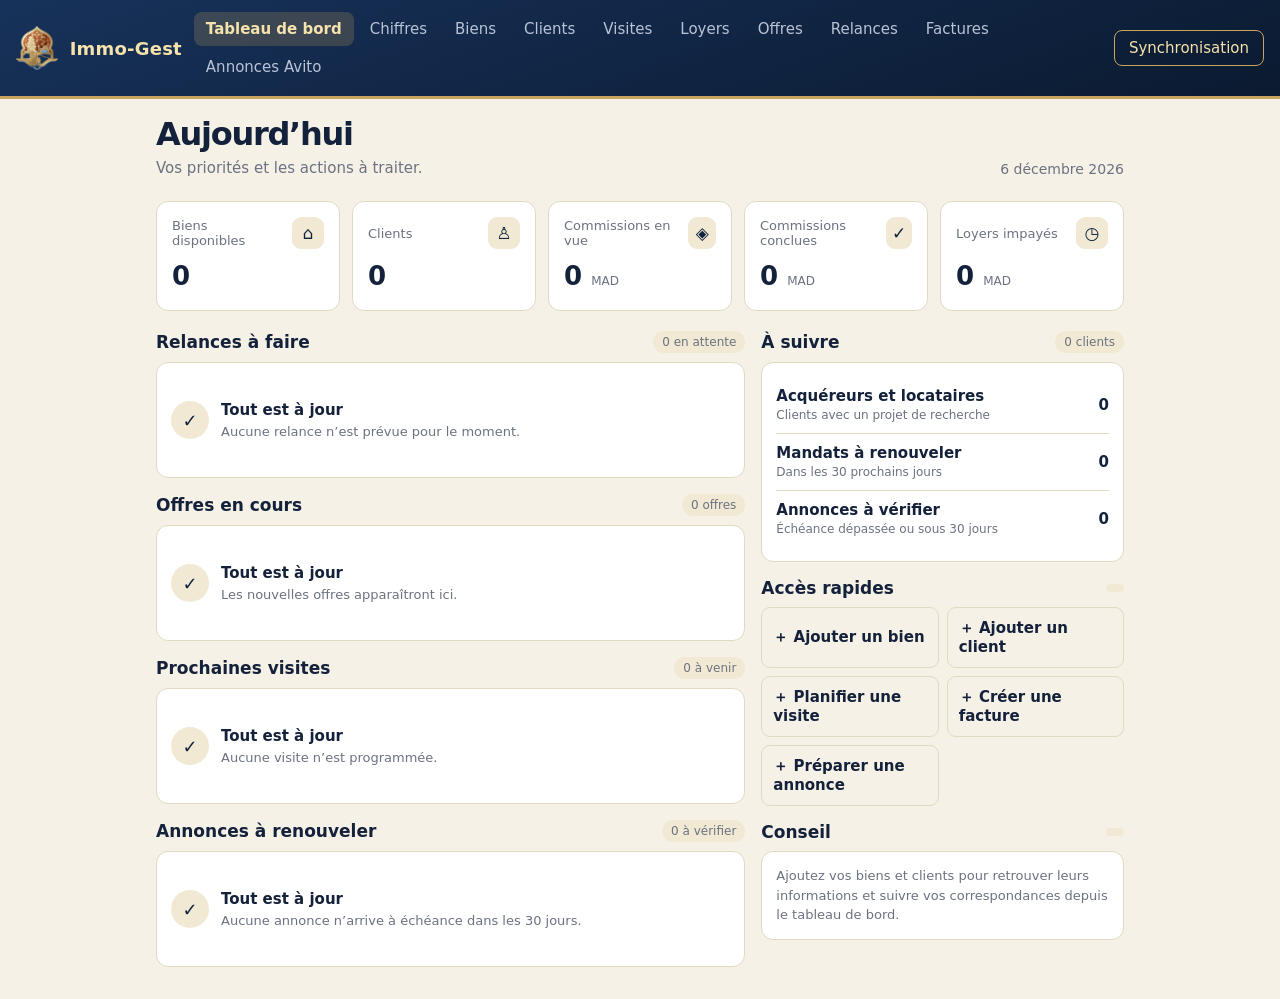
==== index.html @ e5e19df6 "Avoid iPhone sync conflict download loop Co-authored-by: Copilot App <223556219+Copilot@users.norepl" ====
<!DOCTYPE html>
<html lang="fr">
<head>
<meta charset="utf-8">
<meta name="viewport" content="width=device-width, initial-scale=1">
<title>Immo-Gest – gestion immobilière</title>
<link rel="manifest" href="manifest.json">
<link rel="apple-touch-icon" href="icon-192.png">
<meta name="apple-mobile-web-app-capable" content="yes">
<meta name="apple-mobile-web-app-title" content="Immo-Gest">
<meta name="theme-color" content="#10243F">
<style>
:root{--bg:#f3f5f2;--sf:#fff;--tx:#1d2a26;--mu:#6a7873;--bd:#d9dfdb;--ac:#1f5c4d;--ac2:#e9f1ee;--rd:#b3402f;--am:#a8741a;font-family:"Segoe UI",system-ui,sans-serif;color-scheme:light}
@media (prefers-color-scheme:dark){:root{--bg:#141a18;--sf:#1c2421;--tx:#e6ece9;--mu:#8fa099;--bd:#2f3b37;--ac:#5fb59f;--ac2:#23322d;--rd:#e07a69;--am:#d9a441;color-scheme:dark}}
*{box-sizing:border-box}body{margin:0;background:var(--bg);color:var(--tx);font-size:15px}
header{background:var(--sf);border-bottom:1px solid var(--bd);padding:12px 16px;display:flex;gap:12px;align-items:center;flex-wrap:wrap;position:sticky;top:0;z-index:5}
h1{font-size:18px;margin:0;font-weight:700;letter-spacing:-.01em}
nav{display:flex;gap:4px;flex-wrap:wrap;flex:1}
nav button{background:none;border:0;padding:8px 12px;border-radius:8px;color:var(--mu);font:inherit;cursor:pointer}
nav button.on{background:var(--ac2);color:var(--ac);font-weight:600}
button{font:inherit}.btn{background:var(--ac);color:#fff;border:0;padding:8px 14px;border-radius:8px;cursor:pointer}
.btn.sec{background:var(--ac2);color:var(--ac)}.btn.del{background:none;color:var(--rd);padding:4px 8px}
.btn:focus-visible,nav button:focus-visible,input:focus-visible,select:focus-visible,textarea:focus-visible{outline:2px solid var(--ac);outline-offset:2px}
main{max-width:1000px;margin:0 auto;padding:16px}
.bar{display:flex;justify-content:space-between;align-items:center;margin-bottom:12px;gap:8px}
.bar h2{margin:0;font-size:20px}
.tw{overflow-x:auto;background:var(--sf);border:1px solid var(--bd);border-radius:10px}
table{border-collapse:collapse;width:100%}th,td{text-align:left;padding:10px 12px;border-bottom:1px solid var(--bd);white-space:nowrap}
th{color:var(--mu);font-weight:600;font-size:13px}tr:last-child td{border:0}tbody tr{cursor:pointer}tbody tr:hover{background:var(--ac2)}
.empty{padding:28px;text-align:center;color:var(--mu)}
.kp{display:grid;grid-template-columns:repeat(auto-fit,minmax(150px,1fr));gap:10px;margin-bottom:18px}
.kp div{background:var(--sf);border:1px solid var(--bd);border-radius:10px;padding:14px}
.kp b{display:block;font-size:26px;margin-top:2px}.kp span{color:var(--mu);font-size:13px}
.tag{padding:2px 8px;border-radius:99px;background:var(--ac2);color:var(--ac);font-size:12px}
.tag.r{background:#b3402f22;color:var(--rd)}.tag.a{background:#a8741a22;color:var(--am)}
dialog{border:1px solid var(--bd);border-radius:12px;background:var(--sf);color:var(--tx);width:min(460px,94vw);padding:18px}
dialog::backdrop{background:#0008}dialog{max-height:92vh;overflow:auto}h3{margin:18px 0 8px;font-size:16px}.fb{display:flex;gap:8px;flex-wrap:wrap;margin-bottom:10px}.fb input,.fb select{width:auto;flex:1;min-width:130px}#prt{display:none}
@media print{body>*{display:none!important}body>#prt{display:block!important;color:#000;background:#fff;padding:20mm;font-size:14pt;line-height:1.5}}
label{display:block;font-size:13px;color:var(--mu);margin:10px 0 3px}
input,select,textarea{width:100%;padding:8px 10px;border:1px solid var(--bd);border-radius:8px;background:var(--bg);color:var(--tx);font:inherit}
.row{flex-wrap:wrap;display:flex;gap:8px;margin-top:16px;justify-content:flex-end}
#st{font-size:13px;color:var(--mu)}
.note{font-size:13px;color:var(--mu);margin:8px 0 0;line-height:1.4}

:root{--bg:#f5f1e6;--sf:#fff;--tx:#14213a;--mu:#6b7280;--bd:#e2d9c3;--ac:#10243F;--ac2:#f1e9d3;--on:#fff}
@media (prefers-color-scheme:dark){:root{--bg:#0d1524;--sf:#152036;--tx:#e8edf6;--mu:#9aa6bd;--bd:#27385a;--ac:#C9A45C;--ac2:#1f2d48;--on:#10243F}}
header{background:linear-gradient(160deg,#17325a,#0b1a30);border-bottom:3px solid #C9A45C}
header h1{color:#f6e2ab;font-weight:800;letter-spacing:.2px}.lg{height:44px;width:auto}
nav button{color:#b9c3d6}nav button.on{background:rgba(201,164,92,.22);color:#f6e2ab}
#st{color:#b9c3d6}header .btn.sec{background:transparent;color:#f6e2ab;border:1px solid #C9A45C}
.btn{color:var(--on)}
.mr{display:flex;gap:8px;align-items:center;padding:10px 0;border-bottom:1px solid var(--bd)}.mr:last-child{border:0}
#dd td,#dd th,#prt td,#prt th{white-space:normal;border-bottom:0}#dd table,#prt table{table-layout:fixed}
.dashboard{display:grid;gap:20px}.dash-welcome{display:flex;align-items:flex-end;justify-content:space-between;gap:16px;margin-bottom:4px}.dash-welcome h2{font-size:clamp(24px,3vw,32px);letter-spacing:-.04em;margin:0 0 6px}.dash-welcome p,.dash-date{color:var(--mu);margin:0}.dash-date{font-size:14px}
.dash-stats{display:grid;grid-template-columns:repeat(5,minmax(0,1fr));gap:12px}.dash-stat,.dash-panel{background:var(--sf);border:1px solid var(--bd);border-radius:12px}.dash-stat{padding:15px;min-height:110px}.dash-stat-top{display:flex;align-items:center;justify-content:space-between;gap:8px;color:var(--mu);font-size:13px}.dash-icon{width:32px;height:32px;display:grid;place-items:center;border-radius:9px;background:var(--ac2);color:var(--ac);font-size:17px}.dash-stat-value{font-size:26px;font-weight:750;margin-top:12px}.dash-stat-unit{font-size:12px;font-weight:500;color:var(--mu)}
.dash-layout{display:grid;grid-template-columns:minmax(0,1.3fr) minmax(260px,.8fr);gap:16px;align-items:start}.dash-section{margin-bottom:16px}.dash-section-title{display:flex;justify-content:space-between;align-items:center;gap:8px;margin:0 0 9px}.dash-section-title h3{margin:0;font-size:17px}.dash-count{font-size:12px;color:var(--mu);background:var(--ac2);border-radius:99px;padding:4px 9px}.dash-panel{padding:14px}.dash-table{table-layout:auto}.dash-table td{white-space:normal}.dash-empty{min-height:86px;display:flex;align-items:center;gap:12px;color:var(--mu)}.dash-empty-icon{width:38px;height:38px;flex:none;border-radius:50%;display:grid;place-items:center;background:var(--ac2);color:var(--ac);font-size:18px}.dash-empty strong{display:block;color:var(--tx);margin-bottom:3px}.dash-empty span{font-size:13px}
.dash-mini{display:flex;justify-content:space-between;align-items:center;gap:10px;padding:10px 0;border-bottom:1px solid var(--bd)}.dash-mini:last-child{border:0}.dash-mini strong{display:block}.dash-mini span{font-size:12px;color:var(--mu)}.dash-shortcuts{display:grid;grid-template-columns:1fr 1fr;gap:8px}.dash-shortcuts button{background:var(--bg);border:1px solid var(--bd);border-radius:9px;padding:11px;text-align:left;color:var(--tx);cursor:pointer;font-weight:600}.dash-shortcuts button:hover{border-color:var(--am);background:var(--ac2)}.dash-actions{display:flex;gap:6px;flex-wrap:wrap}.dash-action{white-space:nowrap;padding:6px 9px;font-size:12px}.dash-tip{line-height:1.5;color:var(--mu);font-size:13px}
.taxonomy-control{display:grid;grid-template-columns:1fr;gap:6px}.taxonomy-add,.taxonomy-remove{display:flex;gap:6px;align-items:center;flex-wrap:wrap}.taxonomy-add input{flex:1;min-width:0}.taxonomy-add button{flex:none}.taxonomy-add button:disabled,.taxonomy-remove button:disabled{opacity:.5;cursor:not-allowed}.taxonomy-remove .note{margin:0}
@media(max-width:850px){.dash-stats{grid-template-columns:repeat(3,minmax(0,1fr))}.dash-layout{grid-template-columns:1fr}}
@media(max-width:560px){.dash-welcome{align-items:flex-start;flex-direction:column}.dash-stats{grid-template-columns:repeat(2,minmax(0,1fr));gap:8px}.dash-stat{padding:12px;min-height:100px}.dash-stat-value{font-size:23px}.dash-shortcuts{grid-template-columns:1fr 1fr}}
</style>
</head>
<body>
<header>
<img class="lg" alt="" src="[data-uri]"><h1>Immo-Gest</h1>
<nav id="nav"></nav>
<span id="st"></span>
<button class="btn sec" id="bSync">Synchronisation</button>
</header>
<main id="main"></main>

<dialog id="dlg"><form method="dialog" id="frm"></form></dialog>
<div id="prt"></div>
<dialog id="dM" style="width:min(560px,96vw)"><h2 id="mt" style="margin:0 0 6px"></h2><div id="mb"></div><div class="row"><button class="btn" id="mx">Fermer</button></div></dialog>
<dialog id="dE" style="width:min(520px,96vw)"><h2 style="margin:0">Mon entreprise</h2><p class="note">Ces mentions figurent sur vos factures et reçus. Elles sont enregistrées avec vos données (dépôt privé).</p>
<label>Votre nom</label><input id="pe_nom"><label>Statut</label><input id="pe_statut"><label>ICE</label><input id="pe_ice" inputmode="numeric"><label>Identifiant fiscal (IF)</label><input id="pe_if" inputmode="numeric"><label>Taxe professionnelle (TP)</label><input id="pe_tp" inputmode="numeric"><label>Téléphone</label><input id="pe_tel" type="tel"><label>E-mail</label><input id="pe_mail" type="email"><label>Ville (pour « Fait à »)</label><input id="pe_ville"><label>Adresse (facultatif)</label><input id="pe_adr">
<div class="row"><button class="btn sec" id="pe_x">Annuler</button><button class="btn" id="pe_ok">Enregistrer</button></div></dialog>
<dialog id="dD" style="width:min(720px,96vw)"><div id="dd" style="background:#fff;color:#000;padding:20px;border:1px solid var(--bd);line-height:1.5;font-size:14px"></div><div class="row"><button class="btn sec" id="ddx">Fermer</button><button class="btn" id="ddp">Imprimer</button></div></dialog>
<dialog id="dA" style="width:min(560px,96vw)"><h2 style="margin:0">Annonce du bien</h2><label>Votre nom</label><input id="an"><label>Votre téléphone</label><input id="at" type="tel"><label>Texte (modifiable)</label><textarea id="ax" rows="12"></textarea><div class="row"><button class="btn sec" id="ax2">Fermer</button><button class="btn sec" id="acp">Copier</button><button class="btn" id="awa">Envoyer par WhatsApp</button></div></dialog>
<dialog id="dF" style="width:min(640px,96vw)"><label>Votre nom</label><input id="fn"><label>Votre téléphone</label><input id="ft" type="tel"><div id="fv" style="margin-top:14px;background:#fff;color:#000;padding:20px;border:1px solid var(--bd);line-height:1.5"></div><div class="row"><button class="btn sec" id="fx">Fermer</button><button class="btn" id="fpr">Imprimer</button></div></dialog>
<dialog id="dQ" style="width:min(640px,96vw)"><label>Signataire (votre nom)</label><input id="qn"><label>Fait à (ville)</label><input id="qc"><div id="qp" style="margin-top:14px;background:#fff;color:#000;padding:20px;border:1px solid var(--bd);line-height:1.5"></div><div class="row"><button class="btn sec" id="qx">Fermer</button><button class="btn" id="qpr">Imprimer</button></div></dialog>
<dialog id="dV" style="width:min(800px,96vw)"><div id="vb"></div><div class="row"><a id="vd" class="btn sec" style="text-decoration:none">Télécharger</a><button class="btn" id="vx">Fermer</button></div></dialog>
<dialog id="dSync"><div id="syncBody"></div></dialog>
<dialog id="dConflict"><div id="conflictBody"></div></dialog>

<script>
const ST=['Disponible','Sous offre','Vendu / loué'];
const E={
biens:{l:'Biens',s:'bien',f:[['titre','Titre','text'],['type','Type','type_bien'],['sous_type','Sous-type','sous_type','type'],['trans','Transaction','sel',['Vente','Location']],['prix','Prix (MAD)','number'],['surf','Surface (m²)','number'],['adr','Adresse','text'],['proprio','Propriétaire','ref','clients'],['statut','Statut','sel',ST],['mandat','Mandat','sel',['Aucun','Simple','Exclusif']],['mfin','Fin du mandat','date'],['taux','Commission (%)','number'],['desc','Description (pour la fiche)','area']],c:['titre','trans','prix','mandat','statut'],files:1,lab:r=>r.titre},
clients:{l:'Clients',s:'client',f:[['nom','Nom','text'],['tel','Téléphone','text'],['mail','E-mail','text'],['role','Rôle','sel',['Acquéreur','Locataire','Propriétaire']],['type_rech','Type de bien recherché','type_bien_recherche'],['sous_type_rech','Sous-type recherché','sous_type','type_rech'],['budget','Budget maximum (MAD)','number'],['surfmin','Surface minimale (m²)','number'],['zone','Zone(s) recherchée(s), séparées par des virgules','text'],['notes','Notes','area']],c:['nom','tel','role'],files:1,lab:r=>r.nom},
visites:{l:'Visites',s:'visite',f:[['date','Date et heure','datetime-local'],['bien','Bien','ref','biens'],['client','Client','ref','clients'],['statut','Statut','sel',['Prévue','Faite','Annulée']],['notes','Notes','area']],c:['date','bien','client','statut'],lab:r=>r.date},
loyers:{l:'Loyers',s:'loyer',f:[['bien','Bien','ref','biens'],['loc','Locataire','ref','clients'],['mois','Mois','month'],['montant','Montant (MAD)','number'],['statut','Statut','sel',['Payé','En attente','Impayé']]],c:['mois','bien','loc','montant','statut'],lab:r=>r.mois},
offres:{l:'Offres',s:'offre',f:[['bien','Bien','ref','biens'],['client','Acquéreur / locataire','ref','clients'],['date','Date','date'],['montant','Montant proposé (MAD)','number'],['statut','Statut','sel',['En cours','Contre-offre','Acceptée','Refusée']],['notes','Notes de négociation','area']],c:['date','bien','client','montant','statut'],lab:r=>r.date},
relances:{l:'Relances',s:'relance',f:[['client','Client','ref','clients'],['date','Date de rappel','date'],['motif','Motif','text'],['bien','Bien concerné','ref','biens'],['statut','Statut','sel',['À faire','Fait']],['notes','Notes','area']],c:['date','client','motif','statut'],lab:r=>r.motif},
factures:{l:'Factures',s:'facture',f:[['num','Numéro','text'],['date','Date','date'],['client','Client','ref','clients'],['bien','Bien concerné','ref','biens'],['nature','Nature','sel',['Commission de vente','Commission de location','Frais d\'intermédiation','Autre']],['montant','Montant HT (MAD)','number'],['tva','TVA','sel',['0 %','10 %','20 %']],['statut','Statut','sel',['À payer','Payée']],['mode','Mode de paiement','sel',['Espèces','Virement','Chèque','Autre']],['notes','Notes','area']],c:['num','date','client','montant','statut'],lab:r=>r.num},
annonces:{l:'Annonces Avito',s:'annonce',f:[['bien','Bien concerné','ref','biens'],['titre','Titre de l’annonce','text'],['texte','Texte de l’annonce','area'],['statut','Statut','sel',['Brouillon','À publier','En ligne','Expirée','Retirée']],['url','Lien Avito','url'],['publiee_le','Date de publication','date'],['expire_le','Date d’expiration','date'],['notes','Notes','area']],c:['titre','bien','statut','expire_le'],lab:r=>r.titre||'Annonce'}
};
const DEFAULT_TYPES_BIENS=['Appartement','Maison','Local','Terrain','Bureau','Immeuble','Entrepôt','Riad','Ferme'];
const AJOUTER_TYPE='__ajouter_type__';
let D=JSON.parse(localStorage.getItem('agence_data')||'null')||{biens:[],clients:[],visites:[],loyers:[]};
let C=JSON.parse(localStorage.getItem('agence_cfg')||'{}');
let tab='dash',timer;
const $=s=>document.querySelector(s);
const esc=s=>String(s??'').replace(/[&<>"]/g,c=>({'&':'&amp;','<':'&lt;','>':'&gt;','"':'&quot;'}[c]));
const uid=()=>Math.random().toString(36).slice(2,10);
const fmt=n=>n===''||n==null?'':Number(n).toLocaleString('fr-FR');
function save(){localStorage.setItem('agence_data',JSON.stringify(D));if(C.token&&C.repo){localStorage.setItem('agence_pending','1');clearTimeout(timer);status('Modifié…');timer=setTimeout(syncNow,2500)}}
function status(t){$('#st').textContent=t}
function show(k,e,v){const f=e.f.find(x=>x[0]===k);if(f[2]==='ref'){const r=D[f[3]].find(x=>x.id===v);return r?esc(E[f[3]].lab(r)):''}
if(k==='statut'||k==='role'){const c=['Impayé','Annulée','Refusée','Expirée'].includes(v)?'r':['En attente','Sous offre','Contre-offre','À faire','À payer','Brouillon','À publier'].includes(v)?'a':'';return`<span class="tag ${c}">${esc(v)}</span>`}
if(k==='prix'||k==='montant')return fmt(v);if(k==='date'&&v)return esc(v.replace('T',' '));return esc(v)}
function typeInput(k,value,searchable){const options=[...(searchable?['Indifférent']:[]),...D.types_biens],selected=value||(searchable?'Indifférent':D.types_biens[0]||'');
return`<div class="taxonomy-control"><select name="${k}" data-type-select data-type-search="${searchable?'true':'false'}">${options.map(x=>`<option value="${esc(x)}" ${selected===x?'selected':''}>${esc(x)}</option>`).join('')}</select><div class="taxonomy-add"><input type="text" data-new-type placeholder="Ajouter un type" aria-label="Ajouter un type"><button type="button" class="btn sec" data-add-type>Ajouter</button></div><div class="taxonomy-remove"><button type="button" class="btn del" data-remove-type>Supprimer le type</button><small class="note" data-remove-type-help></small></div></div>`}
function subtypeInput(k,parent,value,searchable,parentValue){const type=parentValue||(searchable?'Indifférent':D.types_biens[0]||''),options=type&&type!=='Indifférent'?D.sous_types_biens[type]||[]:[],blank=searchable?'Indifférent':'',selected=value||blank,disabled=searchable&&(!type||type==='Indifférent')?'disabled':'';
return`<div class="taxonomy-control"><select name="${k}" data-subtype-parent="${parent}" data-subtype-search="${searchable?'true':'false'}" ${disabled}><option value="${esc(blank)}" ${selected===blank?'selected':''}>${searchable?'Indifférent':'— Aucun sous-type —'}</option>${options.map(x=>`<option value="${esc(x)}" ${selected===x?'selected':''}>${esc(x)}</option>`).join('')}</select><div class="taxonomy-add"><input type="text" data-new-subtype placeholder="Ajouter un sous-type" aria-label="Ajouter un sous-type" ${disabled}><button type="button" class="btn sec" data-add-subtype ${disabled}>Ajouter</button></div></div>`}
function fillSubtypeOptions(select,type,value){const searchable=select.dataset.subtypeSearch==='true',options=type&&type!=='Indifférent'?D.sous_types_biens[type]||[]:[],blank=searchable?'Indifférent':'',selected=options.includes(value)?value:blank;
select.innerHTML=`<option value="${esc(blank)}">${searchable?'Indifférent':'— Aucun sous-type —'}</option>${options.map(x=>`<option value="${esc(x)}">${esc(x)}</option>`).join('')}`;select.value=selected;
const unavailable=searchable&&(!type||type==='Indifférent'),input=select.parentElement.querySelector('[data-new-subtype]'),button=select.parentElement.querySelector('[data-add-subtype]');
select.disabled=unavailable;input.disabled=unavailable;button.disabled=unavailable}
function typeInUse(type){return D.biens.some(b=>b&&b.type===type)||D.clients.some(c=>c&&c.type_rech===type)}
function refreshSubtypes(form,parent){const type=form.elements[parent]?.value||'';form.querySelectorAll(`[data-subtype-parent="${parent}"]`).forEach(select=>fillSubtypeOptions(select,type,''))}
function bindTaxonomy(form){form.querySelectorAll('[data-type-select]').forEach(select=>{
const remove=select.parentElement.querySelector('[data-remove-type]'),help=select.parentElement.querySelector('[data-remove-type-help]'),updateRemove=()=>{const type=select.value,builtIn=DEFAULT_TYPES_BIENS.includes(type),used=typeInUse(type);remove.disabled=builtIn||used;help.textContent=builtIn?'Les types intégrés ne peuvent pas être supprimés.':used?'Ce type est utilisé dans une fiche : sa suppression est bloquée.':'Ses sous-types seront également supprimés.'};
select.onchange=()=>{refreshSubtypes(form,select.name);updateRemove()};
select.parentElement.querySelector('[data-add-type]').onclick=()=>{const input=select.parentElement.querySelector('[data-new-type]'),name=input.value.trim();if(!name){input.focus();return}
const existing=D.types_biens.find(x=>x.toLowerCase()===name.toLowerCase()),type=existing||name;
if(!existing){D.types_biens.push(type);D.sous_types_biens[type]=[];const option=document.createElement('option');option.value=type;option.textContent=type;select.append(option);save()}
select.value=type;input.value='';refreshSubtypes(form,select.name);updateRemove()};
remove.onclick=()=>{const type=select.value;if(remove.disabled)return;if(!confirm(`Supprimer le type « ${type} » et ses sous-types ?`))return;
D.types_biens=D.types_biens.filter(x=>x!==type);delete D.sous_types_biens[type];
const option=[...select.options].find(x=>x.value===type);if(option)option.remove();
select.value=select.dataset.typeSearch==='true'?'Indifférent':D.types_biens[0]||'';refreshSubtypes(form,select.name);save();updateRemove()};
updateRemove();
});
form.querySelectorAll('[data-subtype-parent]').forEach(select=>select.parentElement.querySelector('[data-add-subtype]').onclick=()=>{
const type=form.elements[select.dataset.subtypeParent]?.value||'',input=select.parentElement.querySelector('[data-new-subtype]'),name=input.value.trim();
if(!type||type==='Indifférent')return;if(!name){input.focus();return}
const options=D.sous_types_biens[type]||(D.sous_types_biens[type]=[]),existing=options.find(x=>x.toLowerCase()===name.toLowerCase()),subtype=existing||name;
if(!existing){options.push(subtype);save()}
fillSubtypeOptions(select,type,subtype);input.value=''});
}
function nav(){$('#nav').innerHTML=[['dash','Tableau de bord'],['stats','Chiffres'],...Object.entries(E).map(([k,e])=>[k,e.l])].map(([k,l])=>`<button class="${tab===k?'on':''}" data-t="${k}">${l}</button>`).join('')}
function renderOld(){nav();const m=$('#main');if(tab==='dash'){dash(m);return}
const e=E[tab],rows=D[tab];
m.innerHTML=`<div class="bar"><h2>${e.l}</h2><button class="btn" id="add">Ajouter un ${e.s}</button></div><div class="tw">${rows.length?`<table><thead><tr>${e.c.map(k=>`<th>${e.f.find(f=>f[0]===k)[1]}</th>`).join('')}</tr></thead><tbody>${rows.map(r=>`<tr data-id="${r.id}">${e.c.map(k=>`<td>${show(k,e,r[k])}</td>`).join('')}</tr>`).join('')}</tbody></table>`:`<div class="empty">Aucun ${e.s} pour l'instant. Ajoutez le premier.</div>`}</div>`;
$('#add').onclick=()=>edit()}
function dashOld(m){const dispo=D.biens.filter(b=>b.statut==='Disponible').length,imp=D.loyers.filter(l=>l.statut==='Impayé').reduce((s,l)=>s+Number(l.montant||0),0),now=new Date().toISOString().slice(0,16),next=D.visites.filter(v=>v.statut==='Prévue'&&v.date>=now).sort((a,b)=>a.date<b.date?-1:1).slice(0,5);
m.innerHTML=`<div class="kp"><div><span>Biens disponibles</span><b>${dispo}</b></div><div><span>Clients</span><b>${D.clients.length}</b></div><div><span>Visites à venir</span><b>${next.length}</b></div><div><span>Loyers impayés (MAD)</span><b>${fmt(imp)}</b></div></div><div class="bar"><h2>Prochaines visites</h2></div><div class="tw">${next.length?`<table><tbody>${next.map(v=>`<tr><td>${esc(v.date.replace('T',' '))}</td><td>${show('bien',E.visites,v.bien)}</td><td>${show('client',E.visites,v.client)}</td></tr>`).join('')}</tbody></table>`:'<div class="empty">Aucune visite prévue.</div>'}</div>`}
function edit(id){const e=E[tab],r=id?D[tab].find(x=>x.id===id):(tab==='factures'?{num:nextNum(),date:today(),statut:'À payer',tva:'0 %'}:tab==='annonces'?{statut:'Brouillon'}:{}),formTitle=tab==='annonces'?(id?'Modifier l’annonce':'Nouvelle annonce'):`${id?'Modifier':'Nouveau'} ${e.s}`;
$('#frm').innerHTML=`<h2 style="margin:0">${formTitle}</h2>`+e.f.map(([k,l,t,o])=>{const v=esc(r[k]??'');let i;
if(t==='type_bien')i=typeInput(k,r[k],false);
else if(t==='type_bien_recherche')i=typeInput(k,r[k],true);
else if(t==='sous_type')i=subtypeInput(k,o,r[k],tab==='clients',r[o]);
else if(t==='sel')i=`<select name="${k}">${o.map(x=>`<option ${r[k]===x?'selected':''}>${x}</option>`).join('')}</select>`;
else if(t==='ref')i=`<select name="${k}"><option value="">—</option>${D[o].map(x=>`<option value="${x.id}" ${r[k]===x.id?'selected':''}>${esc(E[o].lab(x))}</option>`).join('')}</select>`;
else if(t==='area')i=`<textarea name="${k}" rows="3">${v}</textarea>`;
else i=`<input name="${k}" type="${t}" value="${v}">`;return`<label>${l}</label>${i}`}).join('')+(e.files&&id?`<label>Fichiers (photos, vidéos, documents)</label><div id="fl"></div><input type="file" id="fup" multiple accept="image/*,video/*,.pdf,.doc,.docx,.xls,.xlsx" style="margin-top:8px">`:e.files?`<p class="note">Enregistrez d'abord la fiche, puis rouvrez-la pour ajouter des fichiers.</p>`:'')+(tab==='annonces'?`<p class="note">Les photos se gèrent dans la fiche du bien associée. La publication sur Avito reste manuelle.</p>`:'')+`<div class="row">${id?'<button type="button" class="btn del" id="del">Supprimer</button>':''}${tab==='loyers'&&id?'<button type="button" class="btn sec" id="bq">Quittance</button>':''}${tab==='biens'&&id?'<button type="button" class="btn sec" id="bf">Fiche</button><button type="button" class="btn sec" id="ba">Annonce</button><button type="button" class="btn sec" id="bav">Suivre sur Avito</button>':''}${tab==='annonces'?'<button type="button" class="btn sec" id="genAd">Générer depuis le bien</button><button type="button" class="btn sec" id="copyAd">Copier le texte</button>':''}${(tab==='clients'||tab==='visites'||tab==='relances')&&id?'<button type="button" class="btn sec" id="bw">WhatsApp</button>':''}${tab==='clients'&&id?'<button type="button" class="btn sec" id="bc">Appeler</button><button type="button" class="btn sec" id="bmc">Biens</button>':''}${tab==='biens'&&id?'<button type="button" class="btn sec" id="bmb">Acquéreurs</button><button type="button" class="btn sec" id="bfa">Facturer</button>':''}${tab==='factures'&&id?'<button type="button" class="btn sec" id="bd1">Facture</button><button type="button" class="btn sec" id="bd2">Reçu</button>':''}<button type="button" class="btn sec" id="cx">Annuler</button><button class="btn" value="ok">Enregistrer</button></div>`;
bindTaxonomy($('#frm'));$('#dlg').showModal();if(e.files&&id){renderFiles(r);$('#fup').onchange=async ev=>{for(const f of ev.target.files)await upFile(r,f);ev.target.value='';renderFiles(r)}}$('#cx').onclick=()=>$('#dlg').close();if(tab==='loyers'&&id)$('#bq').onclick=()=>{const fd=new FormData($('#frm'));e.f.forEach(([k])=>r[k]=fd.get(k));save();$('#dlg').close();render();quittance(r)};if(tab==='biens'&&id)$('#bf').onclick=()=>{const fd=new FormData($('#frm'));e.f.forEach(([k])=>r[k]=fd.get(k));save();$('#dlg').close();render();fiche(r)};
if(id){const cur=()=>{const fd=new FormData($('#frm'));const o={...r};e.f.forEach(([k])=>o[k]=fd.get(k));return o};
if(tab==='biens')$('#ba').onclick=()=>{Object.assign(r,cur());save();$('#dlg').close();render();annonce(r)};
if(tab==='biens')$('#bav').onclick=()=>{Object.assign(r,cur());save();let a=D.annonces.find(x=>x.bien===r.id&&['Brouillon','À publier','En ligne'].includes(x.statut));if(!a){a=makeAnnonce(r);D.annonces.push(a);save()}$('#dlg').close();tab='annonces';render();edit(a.id)};
if($('#bw'))$('#bw').onclick=()=>waFor(tab,cur());
if($('#bc'))$('#bc').onclick=()=>{location.href='tel:'+wanum(cur().tel)};
const ap=()=>{Object.assign(r,cur());save();$('#dlg').close();render()};
if($('#bmc'))$('#bmc').onclick=()=>{ap();matchesFor('c',r)};
if($('#bmb'))$('#bmb').onclick=()=>{ap();matchesFor('b',r)};
if($('#bfa'))$('#bfa').onclick=()=>{ap();const f={id:uid(),num:nextNum(),date:today(),bien:r.id,client:'',nature:r.trans==='Location'?'Commission de location':'Commission de vente',montant:Math.round(Number(r.prix||0)*Number(r.taux||0)/100)||'',tva:'0 %',statut:'À payer',mode:'Espèces',notes:''};D.factures.push(f);save();tab='factures';render();edit(f.id)};
if($('#bd1'))$('#bd1').onclick=()=>{ap();ensureProfil(()=>docShow(r,'f'))};
if($('#bd2'))$('#bd2').onclick=()=>{ap();ensureProfil(()=>docShow(r,'r'))}}
if(tab==='annonces'){const title=$('#frm').elements.titre,text=$('#frm').elements.texte;
$('#genAd').onclick=()=>{const b=D.biens.find(x=>x.id===$('#frm').elements.bien.value);if(!b){alert('Choisissez un bien avant de générer le texte.');return}if((title.value||text.value)&&!confirm('Remplacer le titre et le texte actuels par les informations du bien ?'))return;title.value=annonceTitle(b);text.value=annonceTxt(b,prof())};
$('#copyAd').onclick=async()=>{if(!text.value.trim()){alert('Le texte de l’annonce est vide.');return}try{await navigator.clipboard.writeText(text.value);status('Texte copié')}catch(e){text.select();if(document.execCommand('copy'))status('Texte copié');else alert('Copie impossible dans ce navigateur. Sélectionnez le texte et copiez-le manuellement.')}}}
if(id)$('#del').onclick=()=>{if(confirm('Supprimer cet élément ?')){D[tab]=D[tab].filter(x=>x.id!==id);save();$('#dlg').close();render()}};
$('#frm').onsubmit=ev=>{const fd=new FormData($('#frm'));const o=id?r:{id:uid()};e.f.forEach(([k])=>o[k]=fd.get(k));if(tab==='annonces'&&!o.bien){ev.preventDefault();alert('Choisissez un bien pour cette annonce.');return}if(!id)D[tab].push(o);save();render()}}
document.addEventListener('click',ev=>{const t=ev.target.closest('[data-t]');if(t){tab=t.dataset.t;F={q:'',a:'',b:'',p:''};render();return}
const tr=ev.target.closest('tbody tr[data-id]');if(tr)edit(tr.dataset.id)});

/* ---- Tableau de bord ---- */
function dash0(m){const td=new Date(Date.now()-new Date().getTimezoneOffset()*6e4).toISOString(),day=td.slice(0,10),now=td.slice(0,16);
const com=b=>Number(b.prix||0)*Number(b.taux||0)/100,fin=b=>b.statut==='Vendu / loué';
const vue=D.biens.filter(b=>!fin(b)).reduce((s,b)=>s+com(b),0),done=D.biens.filter(fin).reduce((s,b)=>s+com(b),0);
const imp=D.loyers.filter(l=>l.statut==='Impayé').reduce((s,l)=>s+Number(l.montant||0),0);
const lim=new Date(Date.now()+30*864e5).toISOString().slice(0,10);
const man=D.biens.filter(b=>b.mandat&&b.mandat!=='Aucun'&&b.mfin&&b.mfin<=lim&&!fin(b)).sort((a,b)=>a.mfin<b.mfin?-1:1);
const vs=D.visites.filter(v=>v.statut==='Prévue').sort((a,b)=>a.date<b.date?-1:1);
const today=vs.filter(v=>(v.date||'').startsWith(day)),next=vs.filter(v=>v.date>day+'T99').slice(0,5);
const vt=a=>a.length?`<div class="tw"><table><tbody>${a.map(v=>`<tr><td>${esc((v.date||'').replace('T',' '))}</td><td>${show('bien',E.visites,v.bien)}</td><td>${show('client',E.visites,v.client)}</td></tr>`).join('')}</tbody></table></div>`:'';
m.innerHTML=`<div class="kp"><div><span>Biens disponibles</span><b>${D.biens.filter(b=>b.statut==='Disponible').length}</b></div><div><span>Clients</span><b>${D.clients.length}</b></div><div><span>Commissions en vue (MAD)</span><b>${fmt(Math.round(vue))}</b></div><div><span>Commissions conclues (MAD)</span><b>${fmt(Math.round(done))}</b></div><div><span>Loyers impayés (MAD)</span><b>${fmt(imp)}</b></div></div>
<h3>Visites d'aujourd'hui</h3>${vt(today)||'<div class="tw"><div class="empty">Aucune visite aujourd\'hui.</div></div>'}
<h3>Visites à venir</h3>${vt(next)||'<div class="tw"><div class="empty">Aucune visite à venir.</div></div>'}
<h3>Mandats à renouveler (30 jours)</h3>${man.length?`<div class="tw"><table><tbody>${man.map(b=>`<tr><td>${esc(b.titre)}</td><td>${esc(b.mandat)}</td><td>${esc(b.mfin)} ${b.mfin<day?'<span class="tag r">Expiré</span>':'<span class="tag a">Bientôt</span>'}</td></tr>`).join('')}</tbody></table></div>`:'<div class="tw"><div class="empty">Aucun mandat à renouveler.</div></div>'}`}

/* ---- Fichiers (stockés dans le dépôt de données) ---- */
const api2=p=>`https://api.github.com/repos/${C.repo}/contents/${p}`;
const ghGet=(p,raw)=>fetch(api2(p),{headers:raw?{...hd(),Accept:'application/vnd.github.raw'}:hd()});
const toB64=buf=>{let s='';const b=new Uint8Array(buf);for(let i=0;i<b.length;i+=32768)s+=String.fromCharCode.apply(null,b.subarray(i,i+32768));return btoa(s)};
const shrink=f=>new Promise(res=>{const i=new Image();i.onload=()=>{const k=Math.min(1,1600/Math.max(i.width,i.height)),c=document.createElement('canvas');c.width=i.width*k;c.height=i.height*k;c.getContext('2d').drawImage(i,0,0,c.width,c.height);c.toBlob(b=>res(b||f),'image/jpeg',.8)};i.onerror=()=>res(f);i.src=URL.createObjectURL(f)});
async function upFile(r,f){if(!C.token||!C.repo){alert('Configurez d\'abord la Synchronisation.');return}
let b=f;if(f.type.startsWith('image/'))b=await shrink(f);
if(b.size>25e6){alert('Fichier trop lourd (max 25 Mo) : '+f.name+'. Compressez la vidéo ou gardez un lien dans les notes.');return}
const nm=f.name.replace(/[^\w.\-]+/g,'_'),p=`fichiers/${r.id}/${Date.now()}-${nm}`;status('Envoi de '+f.name+'…');
try{const res=await fetch(api2(p),{method:'PUT',headers:hd(),body:JSON.stringify({message:'Fichier '+nm,content:toB64(await b.arrayBuffer())})});
if(!res.ok){status('Erreur fichier : '+res.status);return}
(r.files=r.files||[]).push({n:f.name,p,t:b.type||f.type||''});save();status('Fichier ajouté')}catch(e){status('Erreur : '+e.message)}}
async function delFile(r,f){try{const m=await ghGet(f.p);if(m.ok){const j=await m.json();await fetch(api2(f.p),{method:'DELETE',headers:hd(),body:JSON.stringify({message:'Suppression',sha:j.sha})})}r.files=r.files.filter(x=>x!==f);save()}catch(e){status('Erreur : '+e.message)}}
async function openF(f){status('Chargement…');const r=await ghGet(f.p,1);if(!r.ok){status('Erreur '+r.status);return}
const t=f.t||'',u=URL.createObjectURL(new Blob([await r.arrayBuffer()],{type:t||'application/octet-stream'}));status('');
$('#vb').innerHTML=t.startsWith('image/')?`<img src="${u}" style="max-width:100%">`:t.startsWith('video/')?`<video src="${u}" controls playsinline style="max-width:100%"></video>`:t==='application/pdf'?`<iframe src="${u}" style="width:100%;height:60vh;border:0"></iframe>`:`<p>${esc(f.n)}</p>`;
$('#vd').href=u;$('#vd').download=f.n;$('#dV').showModal()}
function renderFiles(r){const el=$('#fl'),fs=r.files||[];
el.innerHTML=fs.length?fs.map((f,i)=>`<div style="display:flex;gap:6px;align-items:center;margin:4px 0"><button type="button" class="btn sec" style="flex:1;text-align:left;overflow:hidden;text-overflow:ellipsis" data-o="${i}">${(f.t||'').startsWith('image/')?'🖼':(f.t||'').startsWith('video/')?'🎬':'📄'} ${esc(f.n)}</button><button type="button" class="btn del" data-x="${i}">✕</button></div>`).join(''):'<p class="note">Aucun fichier.</p>';
el.onclick=async ev=>{const o=ev.target.closest('[data-o]'),x=ev.target.closest('[data-x]');if(o)openF(fs[o.dataset.o]);if(x&&confirm('Supprimer ce fichier ?')){await delFile(r,fs[x.dataset.x]);renderFiles(r)}}}
$('#vx').onclick=()=>$('#dV').close();

/* ---- Recherche et filtres ---- */
let F={q:'',a:'',b:'',p:''};
const FA={biens:'statut',clients:'role',visites:'statut',loyers:'statut',offres:'statut',relances:'statut',factures:'statut',annonces:'statut'};
function lab(o,id){const x=D[o].find(y=>y.id===id);return x?E[o].lab(x):''}
function filt(){const e=E[tab],q=F.q.toLowerCase();return D[tab].filter(r=>{if(F.a&&r[FA[tab]]!==F.a)return false;if(F.b&&r.trans!==F.b)return false;if(F.p&&Number(r.prix||0)>Number(F.p))return false;
return !q||e.f.some(([k,,t,o])=>String(t==='ref'?lab(o,r[k]):r[k]??'').toLowerCase().includes(q))})}
function list(){const e=E[tab],rows=filt();$('#cnt').textContent=rows.length+' / '+D[tab].length;
$('#tl').innerHTML=rows.length?`<table><thead><tr>${e.c.map(k=>`<th>${e.f.find(f=>f[0]===k)[1]}</th>`).join('')}</tr></thead><tbody>${rows.map(r=>`<tr data-id="${r.id}">${e.c.map(k=>`<td>${show(k,e,r[k])}</td>`).join('')}</tr>`).join('')}</tbody></table>`:`<div class="empty">${D[tab].length?'Aucun résultat.':`Aucun ${e.s} pour l'instant. Ajoutez le premier.`}</div>`}
function render(){nav();const m=$('#main');if(tab==='dash'){dash(m);return}if(tab==='stats'){stats(m);return}
const e=E[tab],fa=e.f.find(f=>f[0]===FA[tab]),addLabel=tab==='annonces'?'Ajouter une annonce':`Ajouter un ${e.s}`;
m.innerHTML=`<div class="bar"><h2>${e.l} <span id="cnt" class="note"></span></h2><button class="btn" id="add">${addLabel}</button></div>
<div class="fb"><input id="fq" type="search" placeholder="Rechercher…" value="${esc(F.q)}"><select id="fa"><option value="">${fa[1]} : tous</option>${fa[3].map(x=>`<option ${F.a===x?'selected':''}>${x}</option>`).join('')}</select>${tab==='biens'?`<select id="fb"><option value="">Vente et location</option><option ${F.b==='Vente'?'selected':''}>Vente</option><option ${F.b==='Location'?'selected':''}>Location</option></select><input id="fp" type="number" placeholder="Prix max" value="${esc(F.p)}">`:''}</div><div class="tw" id="tl"></div>`;
$('#add').onclick=()=>edit();$('#fq').oninput=ev=>{F.q=ev.target.value;list()};$('#fa').onchange=ev=>{F.a=ev.target.value;list()};
if(tab==='biens'){$('#fb').onchange=ev=>{F.b=ev.target.value;list()};$('#fp').oninput=ev=>{F.p=ev.target.value;list()}}
list()}

/* ---- Quittance de loyer ---- */
const MOIS=['janvier','février','mars','avril','mai','juin','juillet','août','septembre','octobre','novembre','décembre'];
function quittance(r){if(r.statut!=='Payé'&&!confirm(`Ce loyer n'est pas marqué « Payé ». Générer quand même la quittance ?`))return;
const b=D.biens.find(x=>x.id===r.bien)||{},t=D.clients.find(x=>x.id===r.loc)||{},p=D.clients.find(x=>x.id===b.proprio)||{},P=JSON.parse(localStorage.getItem('agence_prof')||'{}');
const [y,mo]=(r.mois||'').split('-'),mois=y?MOIS[+mo-1]+' '+y:'';
$('#qn').value=P.nom||(D.profil||{}).nom||'';$('#qc').value=P.ville||(D.profil||{}).ville||'';
const draw=()=>{localStorage.setItem('agence_prof',JSON.stringify({...JSON.parse(localStorage.getItem('agence_prof')||'{}'),nom:$('#qn').value,ville:$('#qc').value}));
$('#qp').innerHTML=`<h2 style="text-align:center;margin:0 0 4px">QUITTANCE DE LOYER</h2><p style="text-align:center;margin:0 0 18px">Mois de ${esc(mois)}</p>
<p>Je soussigné(e) <b>${esc($('#qn').value||'…………')}</b>, agissant pour le compte du bailleur <b>${esc(p.nom||'…………')}</b>, reconnais avoir reçu de <b>${esc(t.nom||'…………')}</b> la somme de <b>${fmt(r.montant)} MAD</b> au titre du loyer du mois de ${esc(mois)}, pour le logement situé : <b>${esc(b.adr||b.titre||'…………')}</b>.</p>
<p>Pour valoir quittance.</p><p style="margin-top:24px">Fait à ${esc($('#qc').value||'…………')}, le ${new Date().toLocaleDateString('fr-FR')}</p><p style="margin-top:50px">Signature :</p>`};
$('#qn').oninput=draw;$('#qc').oninput=draw;draw();
$('#qx').onclick=()=>$('#dQ').close();$('#qpr').onclick=()=>{$('#prt').innerHTML=$('#qp').innerHTML;window.print()};
$('#dQ').showModal()}

/* ---- Correspondances, factures, chiffres ---- */
const LOGO="[data-uri]";
const nz=s=>String(s||'').normalize('NFD').replace(/[\u0300-\u036f]/g,'').toLowerCase();
const today=()=>new Date(Date.now()-new Date().getTimezoneOffset()*6e4).toISOString().slice(0,10);
function score(c,b){if(c.role!=='Acquéreur'&&c.role!=='Locataire')return null;if(b.statut&&b.statut!=='Disponible')return null;if((c.role==='Acquéreur')!==(b.trans==='Vente'))return null;
let tot=0,ok=0;const notes=[];
if(c.type_rech&&c.type_rech!=='Indifférent'){tot++;if(c.type_rech!==b.type)return null;ok++}
if(c.sous_type_rech&&c.sous_type_rech!=='Indifférent'){tot++;if(c.sous_type_rech!==b.sous_type)return null;ok++}
const bud=Number(c.budget||0),pr=Number(b.prix||0);if(bud&&pr){tot++;if(pr>bud*1.1)return null;if(pr>bud)notes.push('Un peu au-dessus du budget');else ok++}
const sm=Number(c.surfmin||0),sf=Number(b.surf||0);if(sm&&sf){tot++;if(sf<sm)return null;ok++}
const zs=nz(c.zone).split(/[,;\/]+/).map(x=>x.trim()).filter(Boolean);if(zs.length&&b.adr){tot++;if(zs.some(z=>nz(b.adr).includes(z)))ok++;else notes.push('Zone à vérifier')}
return {s:tot?Math.round(ok/tot*100):50,notes,tot}}
const matchClients=b=>D.clients.map(c=>({it:c,...(score(c,b)||{s:-1})})).filter(x=>x.s>=0).sort((a,b)=>b.s-a.s);
const matchBiens=c=>D.biens.map(b=>({it:b,...(score(c,b)||{s:-1})})).filter(x=>x.s>=0).sort((a,b)=>b.s-a.s);
function waMatch(c,b){const v=b.trans==='Vente',kind=[b.type,b.sous_type].filter(Boolean).join(' — ')||'bien';return `Bonjour ${c.nom},\n\nJ'ai un bien qui pourrait vous intéresser : ${kind} à ${v?'vendre':'louer'}${b.titre?' — '+b.titre:''}${b.adr?'\n📍 '+b.adr:''}${b.surf?'\n📐 '+b.surf+' m²':''}${b.prix?'\n💰 '+fmt(b.prix)+' MAD'+(v?'':' / mois'):''}\n\nSouhaitez-vous le visiter ?\n\n${sign()}`}
function matchesFor(kind,o){const L=kind==='b'?matchClients(o):matchBiens(o);
$('#mt').textContent=kind==='b'?`Acquéreurs pour « ${o.titre||'ce bien'} »`:`Biens pour ${o.nom||'ce client'}`;
$('#mb').innerHTML=L.length?L.map(x=>{const it=x.it,l=kind==='b'?`<b>${esc(it.nom)}</b><div class="note">${[it.budget?'Budget '+fmt(it.budget)+' MAD':'',it.zone,it.type_rech&&it.type_rech!=='Indifférent'?it.type_rech:'',it.sous_type_rech&&it.sous_type_rech!=='Indifférent'?it.sous_type_rech:''].filter(Boolean).map(esc).join(' • ')}</div>`:`<b>${esc(it.titre)}</b><div class="note">${[it.type,it.sous_type,it.prix?fmt(it.prix)+' MAD':'',it.surf?it.surf+' m²':'',it.adr].filter(Boolean).map(esc).join(' • ')}</div>`;
return `<div class="mr"><div style="flex:1;min-width:0">${l}${x.notes.length?`<div class="note" style="color:var(--am)">${esc(x.notes.join(' • '))}</div>`:''}</div><span class="tag">${x.s} %</span><button class="btn sec" data-c="${kind==='b'?it.id:o.id}" data-b="${kind==='b'?o.id:it.id}">WhatsApp</button></div>`}).join(''):`<div class="empty">Aucune correspondance pour l'instant. Complétez le budget, le type et la zone dans les fiches clients.</div>`;
$('#mb').onclick=ev=>{const bt=ev.target.closest('[data-c]');if(!bt)return;const c=D.clients.find(x=>x.id===bt.dataset.c),b=D.biens.find(x=>x.id===bt.dataset.b);if(c&&b)wa(c.tel,waMatch(c,b))};
$('#mx').onclick=()=>$('#dM').close();$('#dM').showModal()}
function corrHtml(){const rows=D.biens.filter(b=>b.statut==='Disponible').map(b=>({b,n:matchClients(b).filter(x=>x.s>=60&&x.tot>0).length})).filter(x=>x.n>0);
return `<h3>Acquéreurs à appeler</h3>`+(rows.length?`<div class="tw"><table><tbody>${rows.map(x=>`<tr><td>${esc(x.b.titre)}</td><td>${x.n} client${x.n>1?'s':''} correspondant${x.n>1?'s':''}</td></tr>`).join('')}</tbody></table></div>`:`<div class="tw"><div class="empty">Aucune correspondance pour l'instant.</div></div>`)}
/* factures */
function nextNum(){const y=new Date().getFullYear();let mx=0;D.factures.forEach(f=>{const m=String(f.num||'').match(new RegExp('^F-'+y+'-(\\d+)$'));if(m)mx=Math.max(mx,+m[1])});return `F-${y}-${String(mx+1).padStart(3,'0')}`}
function lettres(n){n=Math.round(n);if(!n)return 'zéro';const u=['','un','deux','trois','quatre','cinq','six','sept','huit','neuf','dix','onze','douze','treize','quatorze','quinze','seize','dix-sept','dix-huit','dix-neuf'],d=['','','vingt','trente','quarante','cinquante','soixante'];
const c99=x=>{if(x<20)return u[x];if(x<70){const t=Math.floor(x/10),r=x%10;return d[t]+(r===1?' et un':r?'-'+u[r]:'')}if(x<80){const r=x-60;return 'soixante'+(r===11?' et onze':'-'+u[r])}const r=x-80;return 'quatre-vingt'+(r===0?'s':'-'+u[r])};
const c=x=>{if(x<100)return c99(x);const h=Math.floor(x/100),r=x%100;return (h===1?'cent':u[h]+' cent'+(r===0?'s':''))+(r?' '+c99(r):'')};
const m=Math.floor(n/1e6),k=Math.floor(n%1e6/1e3),r=n%1e3,p=[];
if(m)p.push(m===1?'un million':c(m)+' millions');if(k)p.push(k===1?'mille':c(k).replace(/(cent|vingt)s$/,'$1')+' mille');if(r)p.push(c(r));return p.join(' ')}
function docHtml(f,kind){const Q=D.profil||{},c=D.clients.find(x=>x.id===f.client)||{},b=D.biens.find(x=>x.id===f.bien)||{};
const ht=Number(f.montant||0),tv=parseInt(String(f.tva||'0'))||0,tva=ht*tv/100,tot=ht+tva,dt=f.date?new Date(f.date+'T12:00').toLocaleDateString('fr-FR',{day:'numeric',month:'long',year:'numeric'}):'';
const leg=[Q.statut||'Auto-entrepreneur',Q.ice&&'ICE : '+Q.ice,Q.if&&'IF : '+Q.if,Q.tp&&'TP : '+Q.tp].filter(Boolean).join(' • '),obj=`${f.nature||'Prestation'}${b.titre?' — '+b.titre:''}${b.adr?' ('+b.adr+')':''}`,num=kind==='r'?String(f.num||'').replace(/^F/,'R'):f.num;
const head=`<div style="display:flex;justify-content:space-between;align-items:center;border-bottom:3px solid #C9A45C;padding-bottom:10px"><div style="display:flex;gap:12px;align-items:center"><img src="${LOGO}" style="height:68px;width:auto"><div><div style="font-size:26px;font-weight:800;color:#10243F">Immo-Gest</div><div style="font-size:11px;color:#B5553A;font-weight:600">Intermédiation &amp; Conseil Immobilier</div></div></div><div style="text-align:right"><div style="font-size:19px;font-weight:800;color:#10243F">${kind==='r'?'REÇU DE COMMISSION':'FACTURE'}</div><div>N° ${esc(num)}</div><div>${esc(dt)}</div></div></div>`;
const foot=`<div style="margin-top:40px;display:flex;justify-content:space-between"><div>Fait à ${esc(Q.ville||'……………')}, le ${esc(dt)}</div><div style="text-align:center">Signature et cachet<div style="height:70px"></div></div></div><div style="margin-top:20px;border-top:1px solid #C9A45C;padding-top:8px;text-align:center;font-size:11px;color:#444">${esc(leg)}${Q.tel||Q.mail?'<br>'+esc([Q.tel,Q.mail].filter(Boolean).join(' • ')):''}${Q.adr?'<br>'+esc(Q.adr):''}</div>`;
if(kind==='r')return head+`<p style="margin-top:26px">Je soussigné(e) <b>${esc(Q.nom||'……………')}</b>, ${esc(Q.statut||'auto-entrepreneur')}, exerçant sous l'enseigne <b>Immo-Gest</b>, reconnais avoir reçu de <b>${esc(c.nom||'……………')}</b> la somme de <b>${fmt(tot)} MAD</b> (${esc(lettres(tot))} dirhams) au titre de : <b>${esc(obj)}</b>.</p><p>Mode de paiement : <b>${esc(f.mode||'')}</b>.</p><p>Pour valoir reçu.</p>`+foot;
return head+`<div style="display:flex;gap:20px;margin-top:20px"><div style="flex:1"><div style="font-size:11px;color:#777">ÉMETTEUR</div><b>${esc(Q.nom||'')}</b><br>Immo-Gest<br>${esc(Q.statut||'')}<br>${esc(Q.tel||'')}</div><div style="flex:1"><div style="font-size:11px;color:#777">FACTURÉ À</div><b>${esc(c.nom||'……………')}</b><br>${esc(c.tel||'')}<br>${esc(c.mail||'')}</div></div>
<table style="width:100%;border-collapse:collapse;margin-top:22px"><tr style="background:#F1E9D3"><th style="text-align:left;padding:8px;border:1px solid #ddd">Désignation</th><th style="text-align:right;padding:8px;border:1px solid #ddd;width:150px">Montant HT (MAD)</th></tr><tr><td style="padding:10px 8px;border:1px solid #ddd">${esc(obj)}</td><td style="padding:10px 8px;border:1px solid #ddd;text-align:right">${fmt(ht)}</td></tr>
${tv?`<tr><td style="padding:8px;border:1px solid #ddd;text-align:right">TVA ${tv} %</td><td style="padding:8px;border:1px solid #ddd;text-align:right">${fmt(tva)}</td></tr>`:''}<tr><td style="padding:8px;border:1px solid #ddd;text-align:right"><b>${tv?'Total TTC':'Total à payer'}</b></td><td style="padding:8px;border:1px solid #ddd;text-align:right"><b>${fmt(tot)} MAD</b></td></tr></table>
<p style="margin-top:14px">Arrêtée la présente facture à la somme de : <b>${esc(lettres(tot))} dirhams</b>.</p>${f.statut==='Payée'?`<p><b>Facture acquittée</b>${f.mode?' — payée par '+esc(f.mode.toLowerCase()):''}.</p>`:''}`+foot}
function docShow(f,kind){if(kind==='r'&&f.statut!=='Payée'&&!confirm(`Cette facture n'est pas marquée « Payée ». Générer quand même le reçu ?`))return;
$('#dd').innerHTML=docHtml(f,kind);$('#ddp').onclick=()=>{$('#prt').innerHTML=$('#dd').innerHTML;window.print()};$('#ddx').onclick=()=>$('#dD').close();$('#dD').showModal()}
function profilDialog(cb){const Q=D.profil||{},ids=['nom','statut','ice','if','tp','tel','mail','ville','adr'];
ids.forEach(k=>$('#pe_'+k).value=Q[k]||(k==='statut'?'Auto-entrepreneur':''));$('#pe_x').onclick=()=>$('#dE').close();
$('#pe_ok').onclick=()=>{D.profil={};ids.forEach(k=>D.profil[k]=$('#pe_'+k).value.trim());save();$('#dE').close();status('Mentions enregistrées');if(cb)cb()};$('#dE').showModal()}
const ensureProfil=cb=>{const Q=D.profil||{};if(Q.nom&&Q.ice)cb();else{alert(`Renseignez d'abord vos mentions légales (nom, ICE…).`);profilDialog(cb)}};
/* chiffres du mois */
let SM=today().slice(0,7);
const totF=f=>Number(f.montant||0)*(1+(parseInt(String(f.tva||'0'))||0)/100);
const MS=['janv.','févr.','mars','avr.','mai','juin','juil.','août','sept.','oct.','nov.','déc.'];
function stats(m){const inM=a=>a.filter(x=>String(x.date||'').slice(0,7)===SM),sum=a=>a.reduce((s,f)=>s+totF(f),0),R=Math.round;
const fm=inM(D.factures),paid=fm.filter(f=>f.statut==='Payée'),vm=inM(D.visites),om=inM(D.offres),[y,mo]=SM.split('-').map(Number),keys=[];
for(let i=5;i>=0;i--){const d=new Date(y,mo-1-i,1);keys.push(d.getFullYear()+'-'+String(d.getMonth()+1).padStart(2,'0'))}
const vals=keys.map(k=>sum(D.factures.filter(f=>f.statut==='Payée'&&String(f.date||'').slice(0,7)===k))),mx=Math.max(...vals,1);
const bars=vals.map((v,i)=>{const h=R(v/mx*150),x=20+i*92;return `<rect x="${x}" y="${185-h}" width="60" height="${h||2}" rx="5" fill="#C9A45C"/><text x="${x+30}" y="${178-h}" text-anchor="middle" font-size="12" fill="currentColor">${v?fmt(R(v)):''}</text><text x="${x+30}" y="205" text-anchor="middle" font-size="13" fill="currentColor" opacity=".7">${MS[+keys[i].slice(5)-1]}</text>`}).join('');
const ytd=sum(D.factures.filter(f=>f.statut==='Payée'&&String(f.date||'').slice(0,4)===SM.slice(0,4))),due=sum(D.factures.filter(f=>f.statut==='À payer')),k=(l,v)=>`<div><span>${l}</span><b>${v}</b></div>`;
m.innerHTML=`<div class="bar"><h2>Chiffres du mois</h2><input type="month" id="sm" value="${SM}" style="width:auto"></div><div class="kp">${k('Commissions encaissées (MAD)',fmt(R(sum(paid))))}${k('Facturé ce mois (MAD)',fmt(R(sum(fm))))}${k('Reste à encaisser (MAD)',fmt(R(due)))}${k('Cumul de l\'année (MAD)',fmt(R(ytd)))}${k('Visites effectuées',vm.filter(v=>v.statut==='Faite').length+' / '+vm.filter(v=>v.statut!=='Annulée').length)}${k('Offres reçues',om.length)}${k('Offres acceptées',om.filter(o=>o.statut==='Acceptée').length)}</div>
<h3>Commissions encaissées — 6 derniers mois (MAD)</h3><div class="tw" style="padding:12px"><svg viewBox="0 0 570 215" style="width:100%;color:var(--tx)">${bars}</svg></div><p class="note">Les commissions encaissées viennent des factures marquées « Payée ». Créez-les depuis la fiche d'un bien avec le bouton Facturer.</p>`;
$('#sm').onchange=ev=>{SM=ev.target.value||SM;stats(m)}}

/* ---- WhatsApp et annonces ---- */
const prof=()=>{const P=JSON.parse(localStorage.getItem('agence_prof')||'{}'),q=D.profil||{};return {...P,nom:q.nom||P.nom,tel:q.tel||P.tel}};
function wanum(t){let d=String(t||'').trim();const plus=d.startsWith('+');d=d.replace(/\D/g,'');if(plus)return d;if(d.startsWith('00'))return d.slice(2);if(d.startsWith('0'))return '212'+d.slice(1);if(d.length===9&&/^[5-7]/.test(d))return '212'+d;return d}
function wa(num,msg){const n=wanum(num);if(num&&n.length<9){alert('Numéro invalide : '+num);return}window.open('https://wa.me/'+n+'?text='+encodeURIComponent(msg),'_blank')}
const sign=()=>{const P=prof();return `Cordialement,\n${P.nom?P.nom+' — ':''}Immo-Gest`};
function waFor(t,o){
if(t==='clients')return wa(o.tel,`Bonjour ${o.nom||''},\n\n\n${sign()}`);
const c=D.clients.find(x=>x.id===o.client)||{},b=D.biens.find(x=>x.id===o.bien)||{};
if(!c.id){alert(`Choisissez d'abord un client dans la fiche.`);return}
if(t==='visites'){const d=o.date?new Date(o.date).toLocaleString('fr-FR',{dateStyle:'full',timeStyle:'short'}):'';
return wa(c.tel,`Bonjour ${c.nom},\n\nJe vous rappelle notre visite${d?' le '+d:''}${b.titre?' pour le bien « '+b.titre+' »':''}${b.adr?' ('+b.adr+')':''}.\n\nMerci de me confirmer votre présence.\n\n${sign()}`)}
return wa(c.tel,`Bonjour ${c.nom},\n\n${o.motif||''}${b.titre?'\nConcernant le bien « '+b.titre+' »'+(b.adr?' ('+b.adr+')':''):''}\n\n${sign()}`)}
function annonceTxt(b,P){const vente=b.trans==='Vente',kind=[b.type,b.sous_type].filter(Boolean).join(' — ')||'Bien',L=[`🏠 ${(kind+' à '+(vente?'vendre':'louer')).toUpperCase()}${b.titre?' — '+b.titre:''}`,''];
if(b.adr)L.push(`📍 ${b.adr}`);if(b.surf)L.push(`📐 ${b.surf} m²`);if(b.prix)L.push(`💰 ${fmt(b.prix)} MAD${vente?'':' / mois'}`);
if(b.desc)L.push('',b.desc);
L.push('',`📞 ${[P.nom,P.tel].filter(Boolean).join(' — ')||'Contactez-nous'}`,'Immo-Gest — Intermédiation & Conseil Immobilier');return L.join('\n')}
function annonceTitre(b){const kind=[b.type,b.sous_type].filter(Boolean).join(' — ')||'Bien';return`${kind} à ${b.trans==='Vente'?'vendre':'louer'}${b.titre?' — '+b.titre:''}`}
function makeAnnonce(b){return{id:uid(),bien:b.id,titre:annonceTitre(b),texte:annonceTxt(b,prof()),statut:'Brouillon',url:'',publiee_le:'',expire_le:'',notes:''}}
function annonce(b){const P=prof();$('#an').value=P.nom||'';$('#at').value=P.tel||'';
const gen=()=>{localStorage.setItem('agence_prof',JSON.stringify({...prof(),nom:$('#an').value,tel:$('#at').value}));$('#ax').value=annonceTxt(b,{nom:$('#an').value,tel:$('#at').value})};
$('#an').oninput=gen;$('#at').oninput=gen;gen();
$('#acp').onclick=async()=>{try{await navigator.clipboard.writeText($('#ax').value)}catch(e){$('#ax').select();document.execCommand('copy')}status('Annonce copiée')};
$('#awa').onclick=()=>wa('',$('#ax').value);$('#ax2').onclick=()=>$('#dA').close();$('#dA').showModal()}

/* ---- Offres, relances, fiche du bien ---- */
function norm(){Object.keys(E).forEach(k=>D[k]=D[k]||[]);D.profil=D.profil&&!Array.isArray(D.profil)?D.profil:{};
const savedTypes=Array.isArray(D.types_biens)?D.types_biens:[],usedTypes=[...D.biens.map(b=>b&&b.type),...D.clients.map(c=>c&&c.type_rech!=='Indifférent'&&c.type_rech)].filter(Boolean);
D.types_biens=[...new Set([...DEFAULT_TYPES_BIENS,...savedTypes,...usedTypes].filter(x=>typeof x==='string'&&x.trim()))];
D.sous_types_biens=D.sous_types_biens&&typeof D.sous_types_biens==='object'&&!Array.isArray(D.sous_types_biens)?D.sous_types_biens:{};
D.types_biens.forEach(type=>{const values=Array.isArray(D.sous_types_biens[type])?D.sous_types_biens[type]:[];D.sous_types_biens[type]=[...new Set(values.filter(x=>typeof x==='string'&&x.trim()))]});
D.biens.forEach(b=>{if(b&&b.type&&b.sous_type&&!D.sous_types_biens[b.type].includes(b.sous_type))D.sous_types_biens[b.type].push(b.sous_type)});
D.clients.forEach(c=>{if(c&&c.type_rech&&c.type_rech!=='Indifférent'&&c.sous_type_rech&&!D.sous_types_biens[c.type_rech].includes(c.sous_type_rech))D.sous_types_biens[c.type_rech].push(c.sous_type_rech)})}norm();
function dash(m){const localNow=new Date(Date.now()-new Date().getTimezoneOffset()*6e4).toISOString(),day=localNow.slice(0,10),limit=new Date(Date.now()+30*864e5).toISOString().slice(0,10);
const available=D.biens.filter(b=>b.statut==='Disponible').length,finished=b=>b.statut==='Vendu / loué',commission=b=>Number(b.prix||0)*Number(b.taux||0)/100;
const expected=D.biens.filter(b=>!finished(b)).reduce((sum,b)=>sum+commission(b),0),closed=D.biens.filter(finished).reduce((sum,b)=>sum+commission(b),0),unpaid=D.loyers.filter(l=>l.statut==='Impayé').reduce((sum,l)=>sum+Number(l.montant||0),0);
const reminders=D.relances.filter(r=>r.statut==='À faire'&&r.date&&r.date<=day).sort((a,b)=>a.date<b.date?-1:1),offers=D.offres.filter(o=>['En cours','Contre-offre'].includes(o.statut));
const visits=D.visites.filter(v=>v.statut==='Prévue'&&v.date>=localNow).sort((a,b)=>a.date<b.date?-1:1).slice(0,5),mandates=D.biens.filter(b=>b.mandat&&b.mandat!=='Aucun'&&b.mfin&&b.mfin<=limit&&!finished(b)).sort((a,b)=>a.mfin<b.mfin?-1:1);
const clientsToFollow=D.clients.filter(c=>c.role==='Acquéreur'||c.role==='Locataire').length,adsToRenew=D.annonces.filter(a=>a.statut==='En ligne'&&a.expire_le&&a.expire_le<=limit).sort((a,b)=>a.expire_le<b.expire_le?-1:1);
const card=(label,value,unit,icon)=>`<article class="dash-stat"><div class="dash-stat-top"><span>${label}</span><span class="dash-icon">${icon}</span></div><div class="dash-stat-value">${value}${unit?` <span class="dash-stat-unit">${unit}</span>`:''}</div></article>`;
const empty=(icon,title,text)=>`<div class="dash-panel"><div class="dash-empty"><div class="dash-empty-icon">${icon}</div><div><strong>${title}</strong><span>${text}</span></div></div></div>`;
const rows=(items,renderRow,message)=>items.length?`<div class="tw"><table class="dash-table"><tbody>${items.map(renderRow).join('')}</tbody></table></div>`:empty('✓','Tout est à jour',message);
const section=(title,count,body)=>`<section class="dash-section"><div class="dash-section-title"><h3>${title}</h3><span class="dash-count">${count}</span></div>${body}</section>`,openAction=(kind,id,label)=>`<button type="button" class="btn sec dash-action" data-dash-open="${kind}" data-dash-id="${esc(id)}">${label}</button>`;
m.innerHTML=`<div class="dashboard"><div class="dash-welcome"><div><h2>Aujourd’hui</h2><p>Vos priorités et les actions à traiter.</p></div><div class="dash-date">${new Date().toLocaleDateString('fr-FR',{dateStyle:'long'})}</div></div>
<section class="dash-stats" aria-label="Résumé de l'activité">${card('Biens disponibles',available,'','⌂')}${card('Clients',D.clients.length,'','♙')}${card('Commissions en vue',fmt(Math.round(expected)),'MAD','◈')}${card('Commissions conclues',fmt(Math.round(closed)),'MAD','✓')}${card('Loyers impayés',fmt(unpaid),'MAD','◷')}</section>
<div class="dash-layout"><div>${section('Relances à faire',`${reminders.length} en attente`,rows(reminders,r=>`<tr><td>${esc(r.date)} ${r.date<day?'<span class="tag r">En retard</span>':'<span class="tag a">Aujourd’hui</span>'}</td><td>${esc(lab('clients',r.client))}</td><td>${esc(r.motif)}</td><td><div class="dash-actions">${openAction('relances',r.id,'Ouvrir')}<button type="button" class="btn sec dash-action" data-dash-done="${esc(r.id)}">Terminer</button></div></td></tr>`,'Aucune relance n’est prévue pour le moment.'))}
${section('Offres en cours',`${offers.length} offre${offers.length===1?'':'s'}`,rows(offers,o=>`<tr><td>${esc(lab('biens',o.bien))}</td><td>${esc(lab('clients',o.client))}</td><td>${fmt(o.montant)} MAD</td><td>${show('statut',E.offres,o.statut)}</td><td>${openAction('offres',o.id,'Ouvrir')}</td></tr>`,'Les nouvelles offres apparaîtront ici.'))}
${section('Prochaines visites',`${visits.length} à venir`,rows(visits,v=>`<tr><td>${esc((v.date||'').replace('T',' '))}</td><td>${show('bien',E.visites,v.bien)}</td><td>${show('client',E.visites,v.client)}</td><td>${openAction('visites',v.id,'Ouvrir')}</td></tr>`,'Aucune visite n’est programmée.'))}
${section('Annonces à renouveler',`${adsToRenew.length} à vérifier`,rows(adsToRenew,a=>`<tr><td>${esc(a.titre)}</td><td>${esc(lab('biens',a.bien))}</td><td>${esc(a.expire_le)}</td><td>${openAction('annonces',a.id,'Gérer')}</td></tr>`,'Aucune annonce n’arrive à échéance dans les 30 jours.'))}</div>
<aside>${section('À suivre',`${clientsToFollow} client${clientsToFollow===1?'':'s'}`,`<div class="dash-panel"><div class="dash-mini"><div><strong>Acquéreurs et locataires</strong><span>Clients avec un projet de recherche</span></div><b>${clientsToFollow}</b></div><div class="dash-mini"><div><strong>Mandats à renouveler</strong><span>Dans les 30 prochains jours</span></div><b>${mandates.length}</b></div><div class="dash-mini"><div><strong>Annonces à vérifier</strong><span>Échéance dépassée ou sous 30 jours</span></div><b>${adsToRenew.length}</b></div></div>`)}
${section('Accès rapides','',`<div class="dash-shortcuts"><button type="button" data-dash-add="biens">＋ Ajouter un bien</button><button type="button" data-dash-add="clients">＋ Ajouter un client</button><button type="button" data-dash-add="visites">＋ Planifier une visite</button><button type="button" data-dash-add="factures">＋ Créer une facture</button><button type="button" data-dash-add="annonces">＋ Préparer une annonce</button></div>`)}
${section('Conseil','',`<div class="dash-panel dash-tip">Ajoutez vos biens et clients pour retrouver leurs informations et suivre vos correspondances depuis le tableau de bord.</div>`)}</aside></div></div>`;
m.querySelectorAll('[data-dash-open]').forEach(button=>button.onclick=()=>{tab=button.dataset.dashOpen;F={q:'',a:'',b:'',p:''};render();edit(button.dataset.dashId)});
m.querySelectorAll('[data-dash-done]').forEach(button=>button.onclick=()=>{const r=D.relances.find(x=>x.id===button.dataset.dashDone);if(!r)return;r.statut='Fait';save();render()});
m.querySelectorAll('[data-dash-add]').forEach(button=>button.onclick=()=>{tab=button.dataset.dashAdd;F={q:'',a:'',b:'',p:''};render();edit()})}
async function fiche(r){const P=JSON.parse(localStorage.getItem('agence_prof')||'{}');$('#fn').value=P.nom||(D.profil||{}).nom||'';$('#ft').value=P.tel||(D.profil||{}).tel||'';
const imgs=[];if(C.token&&C.repo){status('Chargement des photos…');for(const f of(r.files||[]).filter(f=>(f.t||'').startsWith('image/')).slice(0,3)){try{const x=await ghGet(f.p,1);if(x.ok)imgs.push(URL.createObjectURL(await x.blob()))}catch(e){}}status('')}
const draw=()=>{localStorage.setItem('agence_prof',JSON.stringify({...JSON.parse(localStorage.getItem('agence_prof')||'{}'),nom:$('#fn').value,tel:$('#ft').value}));
$('#fv').innerHTML=`<h1 style="margin:0 0 4px;font-size:22px">${esc(r.titre)}</h1><p style="margin:0 0 12px">${esc(r.type)}${r.sous_type?' — '+esc(r.sous_type):''} · ${esc(r.trans)} · ${esc(r.adr)}</p>
${imgs.length?`<div style="display:grid;grid-template-columns:${imgs.length>1?'1fr 1fr':'1fr'};gap:6px">${imgs.map(u=>`<img src="${u}" style="width:100%;max-height:220px;object-fit:cover">`).join('')}</div>`:''}
<p style="font-size:26px;font-weight:700;margin:12px 0">${fmt(r.prix)} MAD${r.trans==='Location'?' / mois':''}</p>
${r.surf?`<p>Surface : ${esc(r.surf)} m²${r.prix&&r.trans==='Vente'?' · '+fmt(Math.round(r.prix/r.surf))+' MAD/m²':''}</p>`:''}
<p style="white-space:pre-wrap">${esc(r.desc||'')}</p><hr><p>Contact : <b>${esc($('#fn').value)}</b> ${esc($('#ft').value)}</p>`};
$('#fn').oninput=draw;$('#ft').oninput=draw;draw();$('#fx').onclick=()=>$('#dF').close();$('#fpr').onclick=()=>{$('#prt').innerHTML=$('#fv').innerHTML;window.print()};$('#dF').showModal()}

/* ---- Synchronisation GitHub ---- */
const b64=s=>btoa(unescape(encodeURIComponent(s))),unb64=s=>decodeURIComponent(escape(atob(s.replace(/\n/g,''))));
const api=()=>`https://api.github.com/repos/${C.repo}/contents/${C.path||'data.json'}`;
const hd=()=>({Authorization:'Bearer '+C.token,Accept:'application/vnd.github+json'});
const syncKey='agence_sync_state';
const syncBackupKey='agence_sync_backup';
let syncBusy=false,syncAgain=false,pendingConflict=null,dismissedConflict='';
const syncTarget=()=>`${C.repo.toLowerCase()}/${C.path||'data.json'}`;
const snapshot=()=>JSON.stringify(D);
function syncState(){try{const s=JSON.parse(localStorage.getItem(syncKey)||'null');return s&&s.target===syncTarget()?s:null}catch{return null}}
function setSyncState(data,sha){localStorage.setItem(syncKey,JSON.stringify({target:syncTarget(),data,sha}))}
function saveSyncBackup(data,source){localStorage.setItem(syncBackupKey,JSON.stringify({target:syncTarget(),data:typeof data==='string'?data:JSON.stringify(data),source,createdAt:new Date().toISOString()}))}
function getSyncBackup(){try{const b=JSON.parse(localStorage.getItem(syncBackupKey)||'null');return b&&typeof b.data==='string'?b:null}catch{return null}}
async function getRemote(){const r=await fetch(api(),{headers:hd()});if(r.status===404)return null;if(!r.ok)throw new Error('GitHub '+r.status);return r.json()}
function readRemote(rm){if(!rm.content)throw new Error('Le fichier distant ne peut pas être lu par l’API GitHub.');const data=JSON.parse(unb64(rm.content));if(!data||typeof data!=='object'||Array.isArray(data))throw new Error('Le fichier distant ne contient pas de données Immo-Gest valides.');return data}
function normalizeSnapshot(data){const current=D;D=data;norm();const result={data:D,snapshot:snapshot()};D=current;return result}
async function putRemote(data,sha){const body={message:'Synchronisation Immo-Gest '+new Date().toISOString(),content:b64(JSON.stringify(JSON.parse(data),null,1))};if(sha)body.sha=sha;const r=await fetch(api(),{method:'PUT',headers:hd(),body:JSON.stringify(body)});if(!r.ok){const error=new Error('GitHub '+r.status+' — la version distante a peut-être changé; relancez la synchronisation.');error.status=r.status;throw error}const result=await r.json();if(!result.content?.sha)throw new Error('GitHub n’a pas confirmé la sauvegarde.');return result.content.sha}
function downloadBackup(name,data){const a=document.createElement('a');a.href=URL.createObjectURL(new Blob([JSON.stringify(data,null,1)],{type:'application/json'}));a.download=name;document.body.append(a);a.click();a.remove();setTimeout(()=>URL.revokeObjectURL(a.href),1000)}
function showConflict(remote,sha,reason){const local=snapshot(),key=`${sha||'absent'}:${local}`;if(key===dismissedConflict){status('Conflit en attente de votre choix');return}pendingConflict={remote,sha,local,key};const hasRemote=Boolean(remote);$('#conflictBody').innerHTML=`<h2 style="margin:0">Données différentes détectées</h2><p class="note">${reason}</p><p>${hasRemote?'Pour éviter toute perte, choisissez quelle version conserver. L’autre version sera conservée sur cet appareil et pourra être téléchargée depuis Synchronisation.':'Vos données locales sont conservées. Vous pouvez recréer le fichier distant ou réessayer plus tard.'}</p><div class="row">${hasRemote?'<button class="btn sec" id="keepRemote">Utiliser la version GitHub</button>':''}<button class="btn" id="keepLocal">${hasRemote?'Utiliser cet appareil':'Recréer le fichier GitHub depuis cet appareil'}</button><button class="btn sec" id="closeConflict">Plus tard</button></div>`;$('#keepRemote')?.addEventListener('click',()=>chooseRemote());$('#keepLocal').onclick=()=>chooseLocal();$('#closeConflict').onclick=()=>{dismissedConflict=key;pendingConflict=null;$('#dConflict').close()};if(!$('#dConflict').open)$('#dConflict').showModal();status('Conflit détecté : choisissez la version à conserver')}
function applyRemote(data,sha){const normalized=normalizeSnapshot(data);D=normalized.data;localStorage.setItem('agence_data',normalized.snapshot);setSyncState(normalized.snapshot,sha);localStorage.removeItem('agence_pending');render()}
async function chooseRemote(){if(!pendingConflict?.remote)return;const conflict=pendingConflict;try{const latest=await getRemote();if(!latest){showConflict(null,null,'Le fichier distant a disparu pendant votre choix.');return}if(latest.sha!==conflict.sha||snapshot()!==conflict.local){showConflict(readRemote(latest),latest.sha,'La version a changé pendant votre choix. Vérifiez les versions avant de continuer.');return}saveSyncBackup(conflict.local,'appareil');applyRemote(conflict.remote,conflict.sha);pendingConflict=null;dismissedConflict='';$('#dConflict').close();status('Version GitHub récupérée; copie locale conservée sur cet appareil')}catch(e){status('Impossible de récupérer GitHub sans risque : '+e.message)}}
async function chooseLocal(){if(!pendingConflict)return;const conflict=pendingConflict;try{if(conflict.remote)saveSyncBackup(conflict.remote,'GitHub');const sha=await putRemote(conflict.local,conflict.sha);setSyncState(conflict.local,sha);localStorage.removeItem('agence_pending');pendingConflict=null;dismissedConflict='';$('#dConflict').close();status(conflict.remote?'Version de cet appareil envoyée; copie GitHub conservée sur cet appareil':'Fichier de synchronisation recréé');if(snapshot()!==conflict.local){localStorage.setItem('agence_pending','1');timer=setTimeout(syncNow,250)}}catch(e){status('Erreur de synchronisation : '+e.message);if(e.status===409||e.status===422){pendingConflict=null;dismissedConflict='';$('#dConflict').close();syncNow()}}}
async function syncNow(){if(!C.token||!C.repo)return;if(document.querySelector('dialog[open]'))return;if(!navigator.onLine){localStorage.setItem('agence_pending','1');status('Hors connexion : vos données restent sur cet appareil');return}if(syncBusy){syncAgain=true;return}syncBusy=true;const local=snapshot();try{status('Vérification de la synchronisation…');const state=syncState(),rm=await getRemote();if(snapshot()!==local||document.querySelector('dialog[open]')){syncAgain=true;return}
if(!rm){if(state?.sha){showConflict(null,null,'Le fichier de synchronisation a disparu de GitHub. Vos données locales sont conservées.');return}const sha=await putRemote(local);setSyncState(local,sha);localStorage.removeItem('agence_pending');status('Sauvegarde créée sur GitHub');return}
const remote=readRemote(rm),normalized=normalizeSnapshot(remote);
if(!state){if(local===normalized.snapshot){applyRemote(remote,rm.sha);status('Synchronisé');return}showConflict(remote,rm.sha,'Cet appareil n’a pas encore de version de référence commune avec GitHub.');return}
if(rm.sha===state.sha){if(local===state.data){localStorage.removeItem('agence_pending');status('Synchronisé '+new Date().toLocaleTimeString('fr-FR'));return}const sha=await putRemote(local,rm.sha);setSyncState(local,sha);localStorage.removeItem('agence_pending');status('Sauvegardé sur GitHub '+new Date().toLocaleTimeString('fr-FR'));if(snapshot()!==local)syncAgain=true;return}
if(local===state.data){applyRemote(remote,rm.sha);status('Nouvelles données récupérées depuis GitHub');return}
showConflict(remote,rm.sha,'Les données ont changé sur cet appareil et sur GitHub depuis la dernière synchronisation.');
}catch(e){localStorage.setItem('agence_pending','1');status('Erreur de synchronisation : '+e.message)}finally{syncBusy=false;if(syncAgain){syncAgain=false;clearTimeout(timer);timer=setTimeout(syncNow,250)}}}
$('#bSync').onclick=()=>{$('#syncBody').innerHTML=`<h2 style="margin:0">Synchronisation GitHub</h2>
<label>Dépôt (utilisateur/nom)</label><input id="sr" value="${esc(C.repo||'')}" placeholder="monnom/agence-donnees">
<label>Fichier</label><input id="sp" value="${esc(C.path||'data.json')}">
<label>Jeton d'accès personnel</label><input id="sk" type="password" value="${esc(C.token||'')}">
<p class="note">Utilisez un dépôt <b>privé</b> et un jeton fin (fine-grained) limité à ce dépôt, avec la permission « Contents : lecture et écriture ». Le jeton reste dans ce navigateur uniquement; configurez-le sur chacun de vos appareils. Les modifications sont envoyées automatiquement; les nouvelles données sont vérifiées à l’ouverture, au retour en ligne et chaque minute.</p>
<div class="row" style="flex-wrap:wrap"><button class="btn sec" id="pe">Mon entreprise</button><button class="btn sec" id="ex">Exporter JSON</button>${getSyncBackup()?'<button class="btn sec" id="eb">Télécharger la copie de sécurité</button>':''}<button class="btn sec" id="im">Importer JSON</button><button class="btn sec" id="pl">Vérifier / récupérer</button><button class="btn" id="ps">Enregistrer et synchroniser</button></div><input type="file" id="fi" accept=".json" hidden>`;
$('#dSync').showModal();
const cfg=()=>{C={repo:$('#sr').value.trim(),path:$('#sp').value.trim()||'data.json',token:$('#sk').value.trim()};localStorage.setItem('agence_cfg',JSON.stringify(C))};
$('#ps').onclick=()=>{cfg();$('#dSync').close();syncNow()};$('#pl').onclick=()=>{cfg();$('#dSync').close();syncNow()};
$('#pe').onclick=()=>{$('#dSync').close();profilDialog()};$('#ex').onclick=()=>downloadBackup('agence-sauvegarde.json',D);
$('#eb')?.addEventListener('click',()=>{const backup=getSyncBackup();if(backup)downloadBackup('immo-gest-sauvegarde-'+backup.source+'.json',JSON.parse(backup.data))});
$('#im').onclick=()=>$('#fi').click();
$('#fi').onchange=async ev=>{try{D=JSON.parse(await ev.target.files[0].text());norm();save();render();$('#dSync').close()}catch(e){alert('Fichier invalide')}}};
$('#dSync').addEventListener('click',ev=>{if(ev.target.id==='dSync')ev.target.close()});
$('#dConflict').addEventListener('close',()=>{if(pendingConflict){dismissedConflict=pendingConflict.key;pendingConflict=null}});
render();
if('serviceWorker' in navigator)navigator.serviceWorker.register('sw.js').catch(()=>{});
addEventListener('online',()=>syncNow());
addEventListener('offline',()=>{if(C.token&&C.repo){localStorage.setItem('agence_pending','1');status('Hors connexion : vos données restent sur cet appareil')}});
document.addEventListener('visibilitychange',()=>{if(document.visibilityState==='visible')syncNow()});
if(C.token&&C.repo){if(localStorage.getItem('agence_pending'))status('Synchronisation en attente…');setTimeout(syncNow,400);setInterval(syncNow,60000)}
</script>
</body>
</html>
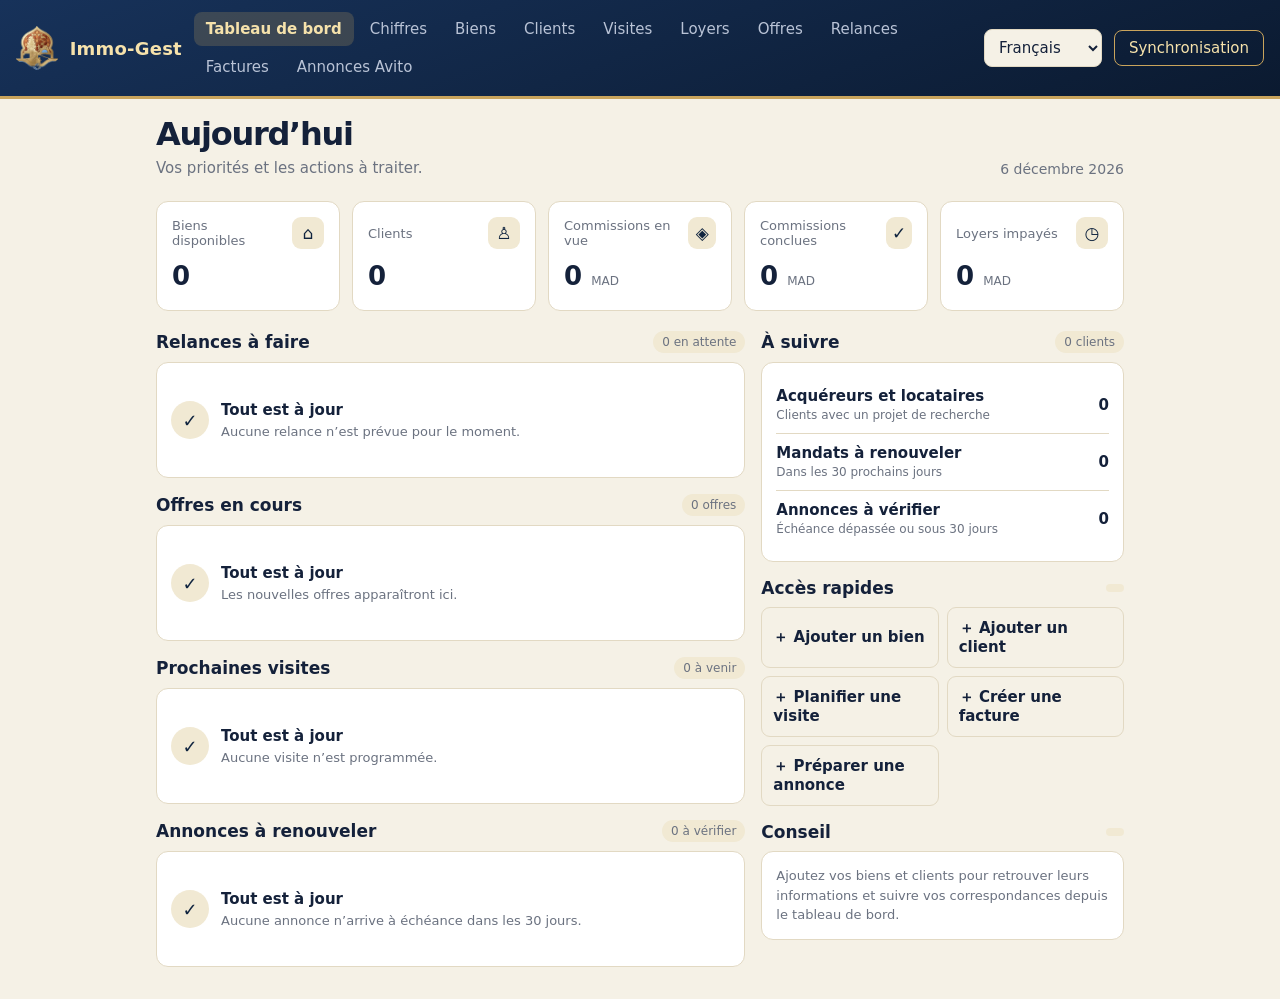
==== commit 70c6cfa9: "Add French, English, and Arabic support Co-authored-by: Copilot App <223556219+Copilot@users.noreply" ====
--- a/index.html
+++ b/index.html
@@ -56,6 +56,11 @@
 .dash-layout{display:grid;grid-template-columns:minmax(0,1.3fr) minmax(260px,.8fr);gap:16px;align-items:start}.dash-section{margin-bottom:16px}.dash-section-title{display:flex;justify-content:space-between;align-items:center;gap:8px;margin:0 0 9px}.dash-section-title h3{margin:0;font-size:17px}.dash-count{font-size:12px;color:var(--mu);background:var(--ac2);border-radius:99px;padding:4px 9px}.dash-panel{padding:14px}.dash-table{table-layout:auto}.dash-table td{white-space:normal}.dash-empty{min-height:86px;display:flex;align-items:center;gap:12px;color:var(--mu)}.dash-empty-icon{width:38px;height:38px;flex:none;border-radius:50%;display:grid;place-items:center;background:var(--ac2);color:var(--ac);font-size:18px}.dash-empty strong{display:block;color:var(--tx);margin-bottom:3px}.dash-empty span{font-size:13px}
 .dash-mini{display:flex;justify-content:space-between;align-items:center;gap:10px;padding:10px 0;border-bottom:1px solid var(--bd)}.dash-mini:last-child{border:0}.dash-mini strong{display:block}.dash-mini span{font-size:12px;color:var(--mu)}.dash-shortcuts{display:grid;grid-template-columns:1fr 1fr;gap:8px}.dash-shortcuts button{background:var(--bg);border:1px solid var(--bd);border-radius:9px;padding:11px;text-align:left;color:var(--tx);cursor:pointer;font-weight:600}.dash-shortcuts button:hover{border-color:var(--am);background:var(--ac2)}.dash-actions{display:flex;gap:6px;flex-wrap:wrap}.dash-action{white-space:nowrap;padding:6px 9px;font-size:12px}.dash-tip{line-height:1.5;color:var(--mu);font-size:13px}
 .taxonomy-control{display:grid;grid-template-columns:1fr;gap:6px}.taxonomy-add,.taxonomy-remove{display:flex;gap:6px;align-items:center;flex-wrap:wrap}.taxonomy-add input{flex:1;min-width:0}.taxonomy-add button{flex:none}.taxonomy-add button:disabled,.taxonomy-remove button:disabled{opacity:.5;cursor:not-allowed}.taxonomy-remove .note{margin:0}
+#langSel{width:auto;min-width:118px}
+html[dir="rtl"] body{direction:rtl}
+html[dir="rtl"] th,html[dir="rtl"] td{text-align:right}
+html[dir="rtl"] .dash-shortcuts button{text-align:right}
+html[dir="rtl"] #dd table th,html[dir="rtl"] #dd table td{text-align:right!important}
 @media(max-width:850px){.dash-stats{grid-template-columns:repeat(3,minmax(0,1fr))}.dash-layout{grid-template-columns:1fr}}
 @media(max-width:560px){.dash-welcome{align-items:flex-start;flex-direction:column}.dash-stats{grid-template-columns:repeat(2,minmax(0,1fr));gap:8px}.dash-stat{padding:12px;min-height:100px}.dash-stat-value{font-size:23px}.dash-shortcuts{grid-template-columns:1fr 1fr}}
 </style>
@@ -65,6 +70,7 @@
 <img class="lg" alt="" src="[data-uri]"><h1>Immo-Gest</h1>
 <nav id="nav"></nav>
 <span id="st"></span>
+<select id="langSel" aria-label="Langue"><option value="fr">Français</option><option value="en">English</option><option value="ar">العربية</option></select>
 <button class="btn sec" id="bSync">Synchronisation</button>
 </header>
 <main id="main"></main>
@@ -97,24 +103,107 @@
 };
 const DEFAULT_TYPES_BIENS=['Appartement','Maison','Local','Terrain','Bureau','Immeuble','Entrepôt','Riad','Ferme'];
 const AJOUTER_TYPE='__ajouter_type__';
+const LANG_KEY='agence_lang';
+const LANGS={en:{
+'Tableau de bord':'Dashboard','Chiffres':'Statistics','Biens':'Properties','Clients':'Clients','Visites':'Visits','Loyers':'Rent','Offres':'Offers','Relances':'Reminders','Factures':'Invoices','Annonces Avito':'Avito listings','Synchronisation':'Sync','Langue':'Language',
+'Titre':'Title','Type':'Type','Sous-type':'Subtype','Transaction':'Transaction','Prix (MAD)':'Price (MAD)','Surface (m²)':'Area (m²)','Adresse':'Address','Propriétaire':'Owner','Statut':'Status','Mandat':'Listing agreement','Fin du mandat':'Agreement end date','Commission (%)':'Commission (%)','Description (pour la fiche)':'Description (for property details)','Nom':'Name','Téléphone':'Phone','E-mail':'Email','Rôle':'Role','Type de bien recherché':'Desired property type','Sous-type recherché':'Desired subtype','Budget maximum (MAD)':'Maximum budget (MAD)','Surface minimale (m²)':'Minimum area (m²)','Zone(s) recherchée(s), séparées par des virgules':'Desired area(s), comma-separated','Notes':'Notes','Date et heure':'Date and time','Bien':'Property','Client':'Client','Locataire':'Tenant','Mois':'Month','Montant (MAD)':'Amount (MAD)','Acquéreur / locataire':'Buyer / tenant','Date':'Date','Montant proposé (MAD)':'Offer amount (MAD)','Notes de négociation':'Negotiation notes','Date de rappel':'Reminder date','Motif':'Reason','Bien concerné':'Related property','Numéro':'Number','Nature':'Type','Montant HT (MAD)':'Amount before tax (MAD)','TVA':'VAT','Mode de paiement':'Payment method','Titre de l’annonce':'Listing title','Texte de l’annonce':'Listing text','Lien Avito':'Avito link','Date de publication':'Publication date','Date d’expiration':'Expiration date',
+'Disponible':'Available','Sous offre':'Under offer','Vendu / loué':'Sold / rented','Vente':'Sale','Location':'Rental','Aucun':'None','Simple':'Non-exclusive','Exclusif':'Exclusive','Acquéreur':'Buyer','Locataire':'Tenant','Propriétaire':'Owner','Prévue':'Scheduled','Faite':'Completed','Annulée':'Cancelled','Payé':'Paid','En attente':'Pending','Impayé':'Unpaid','En cours':'In progress','Contre-offre':'Counteroffer','Acceptée':'Accepted','Refusée':'Declined','À faire':'To do','Fait':'Done','Commission de vente':'Sales commission','Commission de location':'Rental commission','Frais d’intermédiation':'Intermediation fees','Autre':'Other','0 %':'0%','10 %':'10%','20 %':'20%','À payer':'To pay','Payée':'Paid','Espèces':'Cash','Virement':'Bank transfer','Chèque':'Check','Brouillon':'Draft','À publier':'To publish','En ligne':'Live','Expirée':'Expired','Retirée':'Withdrawn','Appartement':'Apartment','Maison':'House','Local':'Commercial space','Terrain':'Land','Bureau':'Office','Immeuble':'Building','Entrepôt':'Warehouse','Riad':'Riad','Ferme':'Farm','Indifférent':'Any','— Aucun sous-type —':'— No subtype —',
+'Ajouter':'Add','Supprimer':'Delete','Ajouter un type':'Add a type','Supprimer le type':'Delete type','Ajouter un sous-type':'Add a subtype','Supprimer le sous-type':'Delete subtype','Les types intégrés ne peuvent pas être supprimés.':'Built-in types cannot be deleted.','Ce type est utilisé dans une fiche : sa suppression est bloquée.':'This type is used by a record and cannot be deleted.','Ses sous-types seront également supprimés.':'Its subtypes will also be deleted.','Aucun résultat.':'No results.','Ajouter un bien':'Add a property','Ajouter un client':'Add a client','Planifier une visite':'Schedule a visit','Créer une facture':'Create an invoice','Préparer une annonce':'Prepare a listing','Fichiers (photos, vidéos, documents)':'Files (photos, videos, documents)','Enregistrez d’abord la fiche, puis rouvrez-la pour ajouter des fichiers.':'Save the record first, then reopen it to add files.','Les photos se gèrent dans la fiche du bien associée. La publication sur Avito reste manuelle.':'Manage photos in the linked property record. Publishing on Avito remains manual.','Aucun fichier.':'No files.','Rechercher…':'Search…','Vente et location':'Sale and rental','Prix max':'Max price','Ajouter un':'Add a','Annuler':'Cancel','Enregistrer':'Save','Enregistrer et synchroniser':'Save and sync','Fermer':'Close','Imprimer':'Print','Copier':'Copy','Envoyer par WhatsApp':'Send with WhatsApp','Votre nom':'Your name','Votre téléphone':'Your phone','Texte (modifiable)':'Text (editable)','Mon entreprise':'My business','Ces mentions figurent sur vos factures et reçus. Elles sont enregistrées avec vos données (dépôt privé).':'This information appears on your invoices and receipts. It is saved with your data (private repository).','Votre nom':'Your name','Identifiant fiscal (IF)':'Tax identifier (IF)','Taxe professionnelle (TP)':'Business tax (TP)','Ville (pour « Fait à »)':'City (for “Made in”)','Adresse (facultatif)':'Address (optional)','Signataire (votre nom)':'Signatory (your name)','Fait à (ville)':'Made in (city)','Télécharger':'Download','Annonce du bien':'Property listing','Aujourd’hui':'Today','Vos priorités et les actions à traiter.':'Your priorities and actions to take.','Biens disponibles':'Available properties','Visites à venir':'Upcoming visits','Loyers impayés (MAD)':'Unpaid rent (MAD)','Prochaines visites':'Upcoming visits','Aucune visite prévue.':'No visits scheduled.','Chiffres du mois':'Monthly figures','Commissions encaissées (MAD)':'Commissions collected (MAD)','Facturé ce mois (MAD)':'Invoiced this month (MAD)','Reste à encaisser (MAD)':'Remaining to collect (MAD)','Cumul de l’année (MAD)':'Year-to-date (MAD)','Visites effectuées':'Visits completed','Offres reçues':'Offers received','Offres acceptées':'Offers accepted','Relances à faire':'Reminders to do','En retard':'Overdue','Aujourd’hui':'Today','Ouvrir':'Open','Terminer':'Complete','Aucune relance n’est prévue pour le moment.':'No reminders scheduled right now.','Accès rapides':'Quick actions','Loyers à encaisser':'Rent to collect','Échéances de mandat':'Agreement deadlines','Actions recommandées':'Recommended actions','Voir':'View','Acquéreurs pour':'Buyers for','Biens pour':'Properties for','Aucune correspondance pour l’instant. Complétez le budget, le type et la zone dans les fiches clients.':'No matches yet. Complete budget, type, and area in client records.','Données différentes détectées':'Different data detected','Pour éviter toute perte, choisissez quelle version conserver. L’autre version sera conservée sur cet appareil et pourra être téléchargée depuis Synchronisation.':'To prevent data loss, choose which version to keep. The other version will be saved on this device and can be downloaded from Sync.','Vos données locales sont conservées. Vous pouvez recréer le fichier distant ou réessayer plus tard.':'Your local data is preserved. You can recreate the remote file or try again later.','Utiliser la version GitHub':'Use the GitHub version','Utiliser cet appareil':'Use this device','Recréer le fichier GitHub depuis cet appareil':'Recreate the GitHub file from this device','Plus tard':'Later','Synchronisation GitHub':'GitHub sync','Dépôt (utilisateur/nom)':'Repository (owner/name)','Fichier':'File','Jeton d’accès personnel':'Personal access token','Exporter JSON':'Export JSON','Télécharger la copie de sécurité':'Download backup copy','Importer JSON':'Import JSON','Vérifier / récupérer':'Check / retrieve','Enregistrer et synchroniser':'Save and sync','Dossier privé':'Private repository','Confirmer':'Confirm','Générer':'Generate','Facture':'Invoice','Reçu':'Receipt','QUITTANCE DE LOYER':'RENT RECEIPT','Mois de':'Month of','Locataire :':'Tenant:','Propriétaire :':'Landlord:','Montant :':'Amount:','Pour valoir quittance.':'Receipt issued as proof of payment.','Fait à':'Made in','le':'on','Signature :':'Signature:','Facture n°':'Invoice no.','Client :':'Client:','Désignation':'Description','Montant HT':'Amount before tax','Total HT':'Subtotal','Taux TVA':'VAT rate','Montant TVA':'VAT amount','Total TTC':'Total incl. tax','Mode de paiement :':'Payment method:','Statut :':'Status:','Mentions légales':'Legal information','ICE :':'ICE:','Fait à':'Made in','Date :':'Date:','Cordialement,':'Kind regards,','à vendre':'for sale','à louer':'for rent','Surface':'Area','Prix':'Price','Chambres':'Bedrooms','Contactez-nous':'Contact us','Annonce copiée':'Listing copied','Texte copié':'Text copied','Synchronisé':'Synced','Sauvegardé sur GitHub':'Saved to GitHub','Aucun':'None'
+},ar:{
+'Tableau de bord':'لوحة التحكم','Chiffres':'الإحصائيات','Biens':'العقارات','Clients':'العملاء','Visites':'الزيارات','Loyers':'الإيجارات','Offres':'العروض','Relances':'التذكيرات','Factures':'الفواتير','Annonces Avito':'إعلانات أفito','Synchronisation':'المزامنة','Langue':'اللغة',
+'Titre':'العنوان','Type':'النوع','Sous-type':'النوع الفرعي','Transaction':'المعاملة','Prix (MAD)':'السعر (درهم)','Surface (m²)':'المساحة (م²)','Adresse':'العنوان','Propriétaire':'المالك','Statut':'الحالة','Mandat':'التفويض','Fin du mandat':'تاريخ انتهاء التفويض','Commission (%)':'العمولة (%)','Description (pour la fiche)':'الوصف (لبطاقة العقار)','Nom':'الاسم','Téléphone':'الهاتف','E-mail':'البريد الإلكتروني','Rôle':'الصفة','Type de bien recherché':'نوع العقار المطلوب','Sous-type recherché':'النوع الفرعي المطلوب','Budget maximum (MAD)':'الميزانية القصوى (درهم)','Surface minimale (m²)':'الحد الأدنى للمساحة (م²)','Zone(s) recherchée(s), séparées par des virgules':'المنطقة المطلوبة، مفصولة بفواصل','Notes':'ملاحظات','Date et heure':'التاريخ والوقت','Bien':'عقار','Client':'عميل','Locataire':'مستأجر','Mois':'الشهر','Montant (MAD)':'المبلغ (درهم)','Acquéreur / locataire':'مشتري / مستأجر','Date':'التاريخ','Montant proposé (MAD)':'المبلغ المقترح (درهم)','Notes de négociation':'ملاحظات التفاوض','Date de rappel':'تاريخ التذكير','Motif':'السبب','Bien concerné':'العقار المعني','Numéro':'الرقم','Nature':'النوع','Montant HT (MAD)':'المبلغ دون ضريبة (درهم)','TVA':'الضريبة على القيمة المضافة','Mode de paiement':'طريقة الدفع','Titre de l’annonce':'عنوان الإعلان','Texte de l’annonce':'نص الإعلان','Lien Avito':'رابط Avito','Date de publication':'تاريخ النشر','Date d’expiration':'تاريخ الانتهاء',
+'Disponible':'متاح','Sous offre':'قيد العرض','Vendu / loué':'تم البيع / التأجير','Vente':'بيع','Location':'إيجار','Aucun':'لا شيء','Simple':'عادي','Exclusif':'حصري','Acquéreur':'مشتري','Locataire':'مستأجر','Propriétaire':'مالك','Prévue':'مقررة','Faite':'تمت','Annulée':'ملغاة','Payé':'مدفوع','En attente':'قيد الانتظار','Impayé':'غير مدفوع','En cours':'قيد التنفيذ','Contre-offre':'عرض مضاد','Acceptée':'مقبولة','Refusée':'مرفوضة','À faire':'يتعين إنجازه','Fait':'تم','Commission de vente':'عمولة البيع','Commission de location':'عمولة الإيجار','Frais d’intermédiation':'رسوم الوساطة','Autre':'أخرى','0 %':'٠٪','10 %':'١٠٪','20 %':'٢٠٪','À payer':'مستحق الدفع','Payée':'مدفوعة','Espèces':'نقداً','Virement':'تحويل بنكي','Chèque':'شيك','Brouillon':'مسودة','À publier':'جاهز للنشر','En ligne':'منشور','Expirée':'منتهي','Retirée':'محذوف','Appartement':'شقة','Maison':'منزل','Local':'محل تجاري','Terrain':'أرض','Bureau':'مكتب','Immeuble':'مبنى','Entrepôt':'مستودع','Riad':'رياض','Ferme':'مزرعة','Indifférent':'أي نوع','— Aucun sous-type —':'— لا يوجد نوع فرعي —',
+'Ajouter':'إضافة','Supprimer':'حذف','Ajouter un type':'إضافة نوع','Supprimer le type':'حذف النوع','Ajouter un sous-type':'إضافة نوع فرعي','Supprimer le sous-type':'حذف النوع الفرعي','Les types intégrés ne peuvent pas être supprimés.':'لا يمكن حذف الأنواع المدمجة.','Ce type est utilisé dans une fiche : sa suppression est bloquée.':'هذا النوع مستخدم في سجل ولا يمكن حذفه.','Ses sous-types seront également supprimés.':'سيتم حذف الأنواع الفرعية أيضاً.','Aucun résultat.':'لا توجد نتائج.','Ajouter un bien':'إضافة عقار','Ajouter un client':'إضافة عميل','Planifier une visite':'جدولة زيارة','Créer une facture':'إنشاء فاتورة','Préparer une annonce':'إعداد إعلان','Fichiers (photos, vidéos, documents)':'الملفات (صور، فيديوهات، مستندات)','Enregistrez d’abord la fiche, puis rouvrez-la pour ajouter des fichiers.':'احفظ السجل أولاً، ثم افتحه مجدداً لإضافة الملفات.','Les photos se gèrent dans la fiche du bien associée. La publication sur Avito reste manuelle.':'تُدار الصور من سجل العقار المرتبط. يبقى النشر على Avito يدوياً.','Aucun fichier.':'لا توجد ملفات.','Rechercher…':'بحث…','Vente et location':'بيع وإيجار','Prix max':'السعر الأقصى','Ajouter un':'إضافة','Annuler':'إلغاء','Enregistrer':'حفظ','Enregistrer et synchroniser':'حفظ ومزامنة','Fermer':'إغلاق','Imprimer':'طباعة','Copier':'نسخ','Envoyer par WhatsApp':'إرسال عبر WhatsApp','Votre nom':'اسمك','Votre téléphone':'رقم هاتفك','Texte (modifiable)':'النص (قابل للتعديل)','Mon entreprise':'شركتي','Ces mentions figurent sur vos factures et reçus. Elles sont enregistrées avec vos données (dépôt privé).':'تظهر هذه المعلومات في فواتيرك وإيصالاتك، وتُحفظ مع بياناتك (مستودع خاص).','Identifiant fiscal (IF)':'المعرّف الضريبي (IF)','Taxe professionnelle (TP)':'الضريبة المهنية (TP)','Ville (pour « Fait à »)':'المدينة (لعبارة «حرر في»)','Adresse (facultatif)':'العنوان (اختياري)','Signataire (votre nom)':'الموقّع (اسمك)','Fait à (ville)':'حرر في (المدينة)','Télécharger':'تنزيل','Annonce du bien':'إعلان العقار','Aujourd’hui':'اليوم','Vos priorités et les actions à traiter.':'أولوياتك والإجراءات التي تحتاج إلى متابعة.','Biens disponibles':'العقارات المتاحة','Visites à venir':'الزيارات القادمة','Loyers impayés (MAD)':'الإيجارات غير المدفوعة (درهم)','Prochaines visites':'الزيارات القادمة','Aucune visite prévue.':'لا توجد زيارات مقررة.','Chiffres du mois':'إحصائيات الشهر','Commissions encaissées (MAD)':'العمولات المحصلة (درهم)','Facturé ce mois (MAD)':'فواتير هذا الشهر (درهم)','Reste à encaisser (MAD)':'المبلغ المتبقي للتحصيل (درهم)','Cumul de l’année (MAD)':'الإجمالي السنوي (درهم)','Visites effectuées':'الزيارات المنجزة','Offres reçues':'العروض المستلمة','Offres acceptées':'العروض المقبولة','Relances à faire':'تذكيرات للمتابعة','En retard':'متأخر','Ouvrir':'فتح','Terminer':'إنهاء','Aucune relance n’est prévue pour le moment.':'لا توجد تذكيرات حالياً.','Accès rapides':'إجراءات سريعة','Loyers à encaisser':'إيجارات للتحصيل','Échéances de mandat':'مواعيد انتهاء التفويض','Actions recommandées':'إجراءات مقترحة','Voir':'عرض','Aucune correspondance pour l’instant. Complétez le budget, le type et la zone dans les fiches clients.':'لا توجد مطابقات حالياً. أكمل الميزانية والنوع والمنطقة في سجلات العملاء.','Données différentes détectées':'تم اكتشاف بيانات مختلفة','Pour éviter toute perte, choisissez quelle version conserver. L’autre version sera conservée sur cet appareil et pourra être téléchargée depuis Synchronisation.':'لتجنب فقدان البيانات، اختر النسخة التي تريد الاحتفاظ بها. ستُحفظ النسخة الأخرى على هذا الجهاز ويمكن تنزيلها من المزامنة.','Vos données locales sont conservées. Vous pouvez recréer le fichier distant ou réessayer plus tard.':'تم الاحتفاظ ببياناتك المحلية. يمكنك إعادة إنشاء الملف البعيد أو المحاولة لاحقاً.','Utiliser la version GitHub':'استخدام نسخة GitHub','Utiliser cet appareil':'استخدام هذا الجهاز','Recréer le fichier GitHub depuis cet appareil':'إعادة إنشاء ملف GitHub من هذا الجهاز','Plus tard':'لاحقاً','Synchronisation GitHub':'مزامنة GitHub','Dépôt (utilisateur/nom)':'المستودع (المستخدم/الاسم)','Fichier':'الملف','Jeton d’accès personnel':'رمز الوصول الشخصي','Exporter JSON':'تصدير JSON','Télécharger la copie de sécurité':'تنزيل النسخة الاحتياطية','Importer JSON':'استيراد JSON','Vérifier / récupérer':'التحقق / الاسترجاع','QUITTANCE DE LOYER':'إيصال أداء الإيجار','Mois de':'شهر','Locataire :':'المستأجر:','Propriétaire :':'المالك:','Montant :':'المبلغ:','Pour valoir quittance.':'يُعد هذا الإيصال إثباتاً للأداء.','Fait à':'حرر في','Signature :':'التوقيع:','Facture n°':'الفاتورة رقم','Client :':'العميل:','Désignation':'الوصف','Montant HT':'المبلغ دون ضريبة','Total HT':'المجموع دون ضريبة','Taux TVA':'نسبة الضريبة','Montant TVA':'قيمة الضريبة','Total TTC':'المجموع شامل الضريبة','Mode de paiement :':'طريقة الدفع:','Statut :':'الحالة:','Mentions légales':'المعلومات القانونية','ICE :':'ICE:','Date :':'التاريخ:','Cordialement,':'مع التحية،','à vendre':'للبيع','à louer':'للإيجار','Surface':'المساحة','Prix':'السعر','Chambres':'غرف النوم','Contactez-nous':'اتصل بنا','Annonce copiée':'تم نسخ الإعلان','Texte copié':'تم نسخ النص','Synchronisé':'تمت المزامنة','Sauvegardé sur GitHub':'تم الحفظ على GitHub'
+}};
+Object.assign(LANGS.en,{
+'Ajouter un bien':'Add a property','Ajouter un client':'Add a client','Ajouter une visite':'Add a visit','Ajouter un loyer':'Add rent','Ajouter une offre':'Add an offer','Ajouter une relance':'Add a reminder','Ajouter une facture':'Add an invoice','Ajouter une annonce':'Add a listing','Résumé de l’activité':'Activity summary','Commissions en vue':'Expected commissions','Commissions conclues':'Completed commissions','Tout est à jour':'Everything is up to date','Les nouvelles offres apparaîtront ici.':'New offers will appear here.','Aucune visite n’est programmée.':'No visits are scheduled.','Aucune annonce n’arrive à échéance dans les 30 jours.':'No listings expire in the next 30 days.','À suivre':'Follow up','Acquéreurs et locataires':'Buyers and tenants','Clients avec un projet de recherche':'Clients looking for a property','Mandats à renouveler':'Agreements to renew','Dans les 30 prochains jours':'In the next 30 days','Annonces à vérifier':'Listings to check','Échéance dépassée ou sous 30 jours':'Expired or expiring within 30 days','Gérer':'Manage','Conseil':'Tip','Ajoutez vos biens et clients pour retrouver leurs informations et suivre vos correspondances depuis le tableau de bord.':'Add properties and clients to find their information and track matches from the dashboard.','Correspondant':'matching','client':'client','Fichier invalide':'Invalid file','Fichier trop lourd (max 25 Mo) : ':'File too large (max 25 MB): ','Configurez d’abord la Synchronisation.':'Configure Sync first.','Configurez d’abord la Synchronisation.':'Configure Sync first.','Supprimer cet élément ?':'Delete this item?','Supprimer ce fichier ?':'Delete this file?','Remplacer le titre et le texte actuels par les informations du bien ?':'Replace the current title and text with the property information?','Choisissez un bien avant de générer le texte.':'Choose a property before generating the text.','Le texte de l’annonce est vide.':'The listing text is empty.','Copie impossible dans ce navigateur. Sélectionnez le texte et copiez-le manuellement.':'Copy is not available in this browser. Select the text and copy it manually.','Choisissez un bien pour cette annonce.':'Choose a property for this listing.','Ce loyer n’est pas marqué « Payé ». Générer quand même la quittance ?':'This rent is not marked “Paid”. Generate the receipt anyway?','Cette facture n’est pas marquée « Payée ». Générer quand même le reçu ?':'This invoice is not marked “Paid”. Generate the receipt anyway?','Renseignez d’abord vos mentions légales (nom, ICE…).':'Enter your legal information first (name, ICE…).','Numéro invalide : ':'Invalid number: ','Choisissez d’abord un client dans la fiche.':'Choose a client in the record first.','Texte copié':'Text copied','Annonce copiée':'Listing copied','Mentions enregistrées':'Business information saved','Supprimer':'Delete','Ajouter un fichier':'Add a file','Fiche':'Property details','Annonce':'Listing','Suivre sur Avito':'Track on Avito','Acquéreurs':'Buyers','Facturer':'Create invoice','Quittance':'Receipt','WhatsApp':'WhatsApp','Appeler':'Call','Biens':'Properties','Brouillon':'Draft','Aucun résultat.':'No results.','— Aucun sous-type —':'— No subtype —','Indifférent':'Any','Désignation':'Description','REÇU DE COMMISSION':'COMMISSION RECEIPT','FACTURE':'INVOICE','ÉMETTEUR':'ISSUER','FACTURÉ À':'BILLED TO','Total à payer':'Total due','Arrêtée la présente facture à la somme de :':'Invoice total in words:','Facture acquittée':'Invoice paid','payée par':'paid by','Fait à':'Made in','le':'on','Signature et cachet':'Signature and stamp','Immo-Gest':'Immo-Gest','Intermédiation & Conseil Immobilier':'Real Estate Brokerage & Consulting','Auto-entrepreneur':'Self-employed','Prestation':'Service','Mode de paiement :':'Payment method:','Pour valoir reçu.':'Receipt issued as proof of payment.','Pour valoir quittance.':'Receipt issued as proof of payment.','Contact :':'Contact:','/ mois':'/ month','MAD/m²':'MAD/m²','Aucune correspondance pour l’instant.':'No matches yet.'
+});
+Object.assign(LANGS.ar,{
+'Ajouter un bien':'إضافة عقار','Ajouter un client':'إضافة عميل','Ajouter une visite':'إضافة زيارة','Ajouter un loyer':'إضافة إيجار','Ajouter une offre':'إضافة عرض','Ajouter une relance':'إضافة تذكير','Ajouter une facture':'إضافة فاتورة','Ajouter une annonce':'إضافة إعلان','Résumé de l’activité':'ملخص النشاط','Commissions en vue':'العمولات المتوقعة','Commissions conclues':'العمولات المحققة','Tout est à jour':'كل شيء محدّث','Les nouvelles offres apparaîtront ici.':'ستظهر العروض الجديدة هنا.','Aucune visite n’est programmée.':'لا توجد زيارات مجدولة.','Aucune annonce n’arrive à échéance dans les 30 jours.':'لا ينتهي أي إعلان خلال الثلاثين يوماً القادمة.','À suivre':'للمتابعة','Acquéreurs et locataires':'المشترون والمستأجرون','Clients avec un projet de recherche':'عملاء يبحثون عن عقار','Mandats à renouveler':'تفويضات للتجديد','Dans les 30 prochains jours':'خلال الثلاثين يوماً القادمة','Annonces à vérifier':'إعلانات للتحقق','Échéance dépassée ou sous 30 jours':'انتهى أو سينتهي خلال ٣٠ يوماً','Gérer':'إدارة','Conseil':'نصيحة','Ajoutez vos biens et clients pour retrouver leurs informations et suivre vos correspondances depuis le tableau de bord.':'أضف العقارات والعملاء للوصول إلى معلوماتهم ومتابعة المطابقات من لوحة التحكم.','Fichier invalide':'ملف غير صالح','Supprimer cet élément ?':'حذف هذا العنصر؟','Supprimer ce fichier ?':'حذف هذا الملف؟','Remplacer le titre et le texte actuels par les informations du bien ?':'استبدال العنوان والنص الحاليين بمعلومات العقار؟','Choisissez un bien avant de générer le texte.':'اختر عقاراً قبل إنشاء النص.','Le texte de l’annonce est vide.':'نص الإعلان فارغ.','Copie impossible dans ce navigateur. Sélectionnez le texte et copiez-le manuellement.':'النسخ غير متاح في هذا المتصفح. حدد النص وانسخه يدوياً.','Choisissez un bien pour cette annonce.':'اختر عقاراً لهذا الإعلان.','Ce loyer n’est pas marqué « Payé ». Générer quand même la quittance ?':'لم يتم تحديد الإيجار كمدفوع. هل تريد إنشاء الإيصال رغم ذلك؟','Cette facture n’est pas marquée « Payée ». Générer quand même le reçu ?':'لم يتم تحديد الفاتورة كمدفوعة. هل تريد إنشاء الإيصال رغم ذلك؟','Renseignez d’abord vos mentions légales (nom, ICE…).':'أدخل معلوماتك القانونية أولاً (الاسم، ICE…).','Numéro invalide : ':'رقم غير صالح: ','Choisissez d’abord un client dans la fiche.':'اختر عميلاً من السجل أولاً.','Mentions enregistrées':'تم حفظ معلومات الشركة','Fiche':'بطاقة العقار','Annonce':'إعلان','Suivre sur Avito':'متابعة على Avito','Acquéreurs':'المشترون','Facturer':'إنشاء فاتورة','Quittance':'إيصال','WhatsApp':'WhatsApp','Appeler':'اتصال','— Aucun sous-type —':'— لا يوجد نوع فرعي —','REÇU DE COMMISSION':'إيصال عمولة','FACTURE':'فاتورة','ÉMETTEUR':'المُصدِر','FACTURÉ À':'مفوتر إلى','Désignation':'الوصف','Total à payer':'الإجمالي المستحق','Arrêtée la présente facture à la somme de :':'إجمالي الفاتورة كتابةً:','Facture acquittée':'فاتورة مدفوعة','payée par':'مدفوعة عبر','Signature et cachet':'التوقيع والختم','Intermédiation & Conseil Immobilier':'وساطة واستشارات عقارية','Auto-entrepreneur':'مقاول ذاتي','Prestation':'خدمة','Pour valoir reçu.':'يُعد هذا الإيصال إثباتاً للأداء.','Contact :':'جهة الاتصال:','/ mois':'/ شهرياً','Aucune correspondance pour l’instant.':'لا توجد مطابقات حالياً.'
+});
+Object.assign(LANGS.en,{
+'mois':'month','Bonjour':'Hello','Je vous rappelle notre visite':'I’m reminding you about our visit','pour le bien':'for the property','Merci de me confirmer votre présence.':'Please confirm your attendance.','Concernant le bien':'Regarding the property','m²':'m²','reconnais avoir reçu de':'acknowledge receipt from','la somme de':'the amount of','au titre de :':'for:','Je soussigné(e)':'I, the undersigned,','exerçant sous l’enseigne':'doing business as','dirhams':'dirhams','Arrêtée la présente facture à la somme de :':'Invoice total in words:','ÉMETTEUR':'ISSUER','FACTURÉ À':'BILLED TO','Total TTC':'Total including tax','Total à payer':'Total due','TVA':'VAT','Fait à':'Made in','le':'on','Signature et cachet':'Signature and stamp','Immo-Gest':'Immo-Gest','REÇU DE COMMISSION':'COMMISSION RECEIPT','FACTURE':'INVOICE'
+});
+Object.assign(LANGS.ar,{
+'mois':'شهر','Bonjour':'مرحباً','Je vous rappelle notre visite':'أذكركم بموعد زيارتنا','pour le bien':'للعقار','Merci de me confirmer votre présence.':'يرجى تأكيد حضوركم.','Concernant le bien':'بخصوص العقار','m²':'م²','reconnais avoir reçu de':'أقر باستلام المبلغ من','la somme de':'مبلغ','au titre de :':'وذلك مقابل:','Je soussigné(e)':'أنا الموقع أدناه','exerçant sous l’enseigne':'أعمل تحت اسم','dirhams':'درهم','Arrêtée la présente facture à la somme de :':'إجمالي الفاتورة كتابةً:','ÉMETTEUR':'المُصدِر','FACTURÉ À':'مفوتر إلى','Total TTC':'الإجمالي شامل الضريبة','Total à payer':'الإجمالي المستحق','TVA':'الضريبة على القيمة المضافة','Fait à':'حرر في','le':'بتاريخ','Signature et cachet':'التوقيع والختم','REÇU DE COMMISSION':'إيصال عمولة','FACTURE':'فاتورة'
+});
+Object.assign(LANGS.en,{
+'Frais d’intermédiation':'Intermediation fees',"Frais d'intermédiation":'Intermediation fees','Mode de paiement':'Payment method','Statut :':'Status:','Surface :':'Area:','Contact':'Contact','Impayés':'Unpaid','Loyers impayés':'Unpaid rent','Offres en cours':'Offers in progress','Annonces à renouveler':'Listings to renew','＋ Ajouter un bien':'＋ Add a property','＋ Ajouter un client':'＋ Add a client','＋ Planifier une visite':'＋ Schedule a visit','＋ Créer une facture':'＋ Create an invoice','＋ Préparer une annonce':'＋ Prepare a listing','Ajouter un visite':'Add a visit','Ajouter un offre':'Add an offer','Ajouter un relance':'Add a reminder','Ajouter un facture':'Add an invoice','Ajouter un loyer':'Add rent','Cumul de l’année (MAD)':"Year-to-date (MAD)","Cumul de l'année (MAD)":"Year-to-date (MAD)",'Commissions encaissées — 6 derniers mois (MAD)':'Commissions collected — last 6 months (MAD)',"Les commissions encaissées viennent des factures marquées « Payée ». Créez-les depuis la fiche d'un bien avec le bouton Facturer.":'Collected commissions come from invoices marked “Paid”. Create them from a property record using the Create invoice button.','Fichier ajouté':'File added','Chargement…':'Loading…','Aucun fichier.':'No files.','Conflit en attente de votre choix':'Conflict awaiting your choice','Conflit détecté : choisissez la version à conserver':'Conflict detected: choose which version to keep','Hors connexion : vos données restent sur cet appareil':'Offline: your data remains on this device','Synchronisation en attente…':'Sync pending…','Vérification de la synchronisation…':'Checking sync…','Sauvegarde créée sur GitHub':'Backup created on GitHub','Nouvelles données récupérées depuis GitHub':'New data retrieved from GitHub','Version GitHub récupérée; copie locale conservée sur cet appareil':'GitHub version retrieved; local copy saved on this device','Fichier de synchronisation recréé':'Sync file recreated','Erreur de synchronisation :':'Sync error:','Envoi de ':'Uploading ','Erreur fichier : ':'File error: ','Chargement des photos…':'Loading photos…','Erreur :':'Error:','Données différentes détectées':'Different data detected','Adresse (facultatif)':'Address (optional)','Configurer la Synchronisation':'Configure Sync',"Vous n’avez aucun bien à afficher.":'No properties to show.'
+});
+Object.assign(LANGS.ar,{
+'Frais d’intermédiation':'رسوم الوساطة',"Frais d'intermédiation":'رسوم الوساطة','Mode de paiement':'طريقة الدفع','Statut :':'الحالة:','Surface :':'المساحة:','Contact':'جهة الاتصال','Impayés':'غير مدفوع','Loyers impayés':'إيجارات غير مدفوعة','Offres en cours':'عروض قيد التنفيذ','Annonces à renouveler':'إعلانات للتجديد','＋ Ajouter un bien':'＋ إضافة عقار','＋ Ajouter un client':'＋ إضافة عميل','＋ Planifier une visite':'＋ جدولة زيارة','＋ Créer une facture':'＋ إنشاء فاتورة','＋ Préparer une annonce':'＋ إعداد إعلان','Ajouter un visite':'إضافة زيارة','Ajouter un offre':'إضافة عرض','Ajouter un relance':'إضافة تذكير','Ajouter un facture':'إضافة فاتورة','Ajouter un loyer':'إضافة إيجار','Cumul de l’année (MAD)':'الإجمالي السنوي (درهم)',"Cumul de l'année (MAD)":'الإجمالي السنوي (درهم)','Commissions encaissées — 6 derniers mois (MAD)':'العمولات المحصلة — آخر ٦ أشهر (درهم)',"Les commissions encaissées viennent des factures marquées « Payée ». Créez-les depuis la fiche d'un bien avec le bouton Facturer.":'العمولات المحصلة هي من الفواتير المحددة كمدفوعة. أنشئها من سجل العقار عبر زر إنشاء فاتورة.','Fichier ajouté':'تمت إضافة الملف','Chargement…':'جارٍ التحميل…','Aucun fichier.':'لا توجد ملفات.','Conflit en attente de votre choix':'التعارض بانتظار اختيارك','Conflit détecté : choisissez la version à conserver':'تم اكتشاف تعارض: اختر النسخة التي تريد الاحتفاظ بها','Hors connexion : vos données restent sur cet appareil':'غير متصل: تبقى بياناتك على هذا الجهاز','Synchronisation en attente…':'المزامنة قيد الانتظار…','Vérification de la synchronisation…':'جارٍ التحقق من المزامنة…','Sauvegarde créée sur GitHub':'تم إنشاء نسخة احتياطية على GitHub','Nouvelles données récupérées depuis GitHub':'تم استرجاع بيانات جديدة من GitHub','Version GitHub récupérée; copie locale conservée sur cet appareil':'تم استرجاع نسخة GitHub وحفظ النسخة المحلية على هذا الجهاز','Fichier de synchronisation recréé':'تمت إعادة إنشاء ملف المزامنة','Erreur de synchronisation :':'خطأ في المزامنة:','Envoi de ':'جارٍ رفع ','Erreur fichier : ':'خطأ في الملف: ','Chargement des photos…':'جارٍ تحميل الصور…','Erreur :':'خطأ:'
+});
+Object.assign(LANGS.en,{"Enregistrez d'abord la fiche, puis rouvrez-la pour ajouter des fichiers.":'Save the record first, then reopen it to add files.',"Configurez d'abord la Synchronisation.":'Configure Sync first.',"Renseignez d'abord vos mentions légales (nom, ICE…).":'Enter your legal information first (name, ICE…).',"Choisissez d'abord un client dans la fiche.":'Choose a client in the record first.'});
+Object.assign(LANGS.ar,{"Enregistrez d'abord la fiche, puis rouvrez-la pour ajouter des fichiers.":'احفظ السجل أولاً، ثم افتحه مجدداً لإضافة الملفات.',"Configurez d'abord la Synchronisation.":'قم بإعداد المزامنة أولاً.',"Renseignez d'abord vos mentions légales (nom, ICE…).":'أدخل معلوماتك القانونية أولاً (الاسم، ICE…).',"Choisissez d'abord un client dans la fiche.":'اختر عميلاً من السجل أولاً.'});
+Object.assign(LANGS.en,{"Jeton d'accès personnel":'Personal access token'});
+Object.assign(LANGS.ar,{"Jeton d'accès personnel":'رمز الوصول الشخصي'});
+Object.assign(LANGS.en,{"J'ai un bien qui pourrait vous intéresser :":'I have a property you may be interested in:',"Souhaitez-vous le visiter ?":'Would you like to view it?','Un peu au-dessus du budget':'Slightly over budget','Zone à vérifier':'Area to check','Acquéreurs à appeler':'Buyers to contact','Aucune correspondance pour l’instant. Complétez le budget, le type et la zone dans les fiches clients.':'No matches yet. Complete budget, type, and area in client records.',"Aucune correspondance pour l'instant. Complétez le budget, le type et la zone dans les fiches clients.":'No matches yet. Complete budget, type, and area in client records.',"Aucune correspondance pour l'instant.":'No matches yet.','Budget':'Budget'});
+Object.assign(LANGS.ar,{"J'ai un bien qui pourrait vous intéresser :":'لدي عقار قد يهمكم:',"Souhaitez-vous le visiter ?":'هل ترغبون في معاينته؟','Un peu au-dessus du budget':'أعلى قليلاً من الميزانية','Zone à vérifier':'منطقة تحتاج إلى التحقق','Acquéreurs à appeler':'مشترون للاتصال بهم','Aucune correspondance pour l’instant. Complétez le budget, le type et la zone dans les fiches clients.':'لا توجد مطابقات حالياً. أكمل الميزانية والنوع والمنطقة في سجلات العملاء.',"Aucune correspondance pour l'instant. Complétez le budget, le type et la zone dans les fiches clients.":'لا توجد مطابقات حالياً. أكمل الميزانية والنوع والمنطقة في سجلات العملاء.',"Aucune correspondance pour l'instant.":'لا توجد مطابقات حالياً.','Budget':'الميزانية'});
+Object.assign(LANGS.en,{'agissant pour le compte du bailleur':'acting on behalf of the landlord','au titre du loyer du mois de':'for rent for','pour le logement situé :':'for the property located at:'});
+Object.assign(LANGS.ar,{'agissant pour le compte du bailleur':'بالنيابة عن المالك','au titre du loyer du mois de':'مقابل إيجار شهر','pour le logement situé :':'للعقار الكائن في:'});
+Object.assign(LANGS.en,{'Le fichier distant a disparu pendant votre choix.':'The remote file disappeared while you were choosing.','La version a changé pendant votre choix. Vérifiez les versions avant de continuer.':'The version changed while you were choosing. Review the versions before continuing.','Le fichier de synchronisation a disparu de GitHub. Vos données locales sont conservées.':'The sync file disappeared from GitHub. Your local data is preserved.','Cet appareil n’a pas encore de version de référence commune avec GitHub.':'This device does not yet share a common baseline with GitHub.','Les données ont changé sur cet appareil et sur GitHub depuis la dernière synchronisation.':'Data has changed on this device and on GitHub since the last sync.'});
+Object.assign(LANGS.ar,{'Le fichier distant a disparu pendant votre choix.':'اختفى الملف البعيد أثناء اختيارك.','La version a changé pendant votre choix. Vérifiez les versions avant de continuer.':'تغيرت النسخة أثناء اختيارك. راجع النسخ قبل المتابعة.','Le fichier de synchronisation a disparu de GitHub. Vos données locales sont conservées.':'اختفى ملف المزامنة من GitHub. تم الاحتفاظ ببياناتك المحلية.','Cet appareil n’a pas encore de version de référence commune avec GitHub.':'لا توجد بعد نسخة مرجعية مشتركة بين هذا الجهاز وGitHub.','Les données ont changé sur cet appareil et sur GitHub depuis la dernière synchronisation.':'تغيرت البيانات على هذا الجهاز وعلى GitHub منذ آخر مزامنة.'});
+Object.assign(LANGS.en,{tous:'all'});
+Object.assign(LANGS.ar,{tous:'الكل'});
+const SYNC_HELP='Utilisez un dépôt privé et un jeton fin (fine-grained) limité à ce dépôt, avec la permission « Contents : lecture et écriture ». Le jeton reste dans ce navigateur uniquement; configurez-le sur chacun de vos appareils. Les modifications sont envoyées automatiquement; les nouvelles données sont vérifiées à l’ouverture, au retour en ligne et chaque minute.';
+LANGS.en[SYNC_HELP]='Use a private repository and a fine-grained token limited to that repository, with “Contents: read and write” permission. The token stays in this browser only; configure it on each of your devices. Changes are sent automatically; new data is checked on launch, when back online, and every minute.';
+LANGS.ar[SYNC_HELP]='استخدم مستودعاً خاصاً ورمز وصول دقيقاً محدوداً بذلك المستودع، مع صلاحية «Contents: القراءة والكتابة». يبقى الرمز في هذا المتصفح فقط؛ قم بإعداده على كل جهاز. تُرسل التغييرات تلقائياً، ويتم التحقق من البيانات الجديدة عند الفتح وعند العودة إلى الاتصال وكل دقيقة.';
+Object.assign(LANGS.ar,{'Annonces Avito':'إعلانات Avito'});
+const LANGUAGE_PREFIXES=Object.fromEntries(Object.entries(LANGS).map(([key,dict])=>[key,Object.keys(dict).filter(text=>text.endsWith(' ')||/[:…]$/.test(text)).sort((a,b)=>b.length-a.length)]));
+let lang=localStorage.getItem(LANG_KEY);
+if(!Object.prototype.hasOwnProperty.call(LANGS,lang))lang='fr';
+function tr(s){const dictionary=LANGS[lang],exact=dictionary?.[s];if(exact)return exact;if(lang==='fr')return s;
+let m=s.match(/^Fichier trop lourd \(max 25 Mo\) : (.+)\. Compressez la vidéo ou gardez un lien dans les notes\.$/);if(m)return lang==='en'?`File too large (max 25 MB): ${m[1]}. Compress the video or keep a link in the notes.`:`الملف كبير جداً (الحد الأقصى ٢٥ ميغابايت): ${m[1]}. اضغط الفيديو أو أضف رابطاً في الملاحظات.`;
+for(const source of LANGUAGE_PREFIXES[lang]||[])if(s.startsWith(source))return dictionary[source]+s.slice(source.length);
+m=s.match(/^(\d+) en attente$/);if(m)return lang==='en'?`${m[1]} pending`:`${m[1]} قيد الانتظار`;
+m=s.match(/^(\d+) en retard$/);if(m)return lang==='en'?`${m[1]} overdue`:`${m[1]} متأخر`;
+m=s.match(/^(\d+) à venir$/);if(m)return lang==='en'?`${m[1]} upcoming`:`${m[1]} قادمة`;
+m=s.match(/^(\d+) offre(s?)$/);if(m)return lang==='en'?`${m[1]} offer${m[2]}`:`${m[1]} عرض`;
+m=s.match(/^(\d+) client(s?)$/);if(m)return lang==='en'?`${m[1]} client${m[2]}`:`${m[1]} عميل`;
+m=s.match(/^(\d+) à vérifier$/);if(m)return lang==='en'?`${m[1]} to check`:`${m[1]} للتحقق`;
+m=s.match(/^(\d+) client(s?) correspondant(s?)$/);if(m)return lang==='en'?`${m[1]} matching client${m[2]}`:`${m[1]} عميل مطابق`;
+m=s.match(/^(Nouveau|Modifier) (bien|client|visite|loyer|offre|relance|facture|annonce)$/);if(m){const nouns={bien:['property','عقار'],client:['client','عميل'],visite:['visit','زيارة'],loyer:['rent item','إيجار'],offre:['offer','عرض'],relance:['reminder','تذكير'],facture:['invoice','فاتورة'],annonce:['listing','إعلان']};const n=nouns[m[2]][lang==='en'?0:1];return lang==='en'?`${m[1]==='Nouveau'?'New':'Edit'} ${n}`:`${m[1]==='Nouveau'?'إضافة':'تعديل'} ${n}`}
+m=s.match(/^(Modifier l’annonce|Nouvelle annonce)$/);if(m)return lang==='en'?(m[1]==='Nouvelle annonce'?'New listing':'Edit listing'):(m[1]==='Nouvelle annonce'?'إعلان جديد':'تعديل الإعلان');
+m=s.match(/^Ce loyer n'est pas marqué « Payé »\. Générer quand même la quittance \?$/);if(m)return lang==='en'?'This rent is not marked “Paid”. Generate the receipt anyway?':'لم يتم تحديد الإيجار كمدفوع. هل تريد إنشاء الإيصال رغم ذلك؟';
+m=s.match(/^Cette facture n'est pas marquée « Payée »\. Générer quand même le reçu \?$/);if(m)return lang==='en'?'This invoice is not marked “Paid”. Generate the receipt anyway?':'لم يتم تحديد الفاتورة كمدفوعة. هل تريد إنشاء الإيصال رغم ذلك؟';
+m=s.match(/^Supprimer le type « (.+) » et ses sous-types \?$/);if(m)return lang==='en'?`Delete type “${m[1]}” and its subtypes?`:`حذف النوع «${m[1]}» وأنواعه الفرعية؟`;
+m=s.match(/^Numéro invalide : (.+)$/);if(m)return lang==='en'?`Invalid number: ${m[1]}`:`رقم غير صالح: ${m[1]}`;
+m=s.match(/^Aucun (bien|client|visite|loyer|offre|relance|facture|annonce) pour l'instant\. Ajoutez le premier\.$/);
+if(m){const nouns={bien:['property','لا يوجد عقار بعد. أضف أول عقار.'],client:['client','لا يوجد عميل بعد. أضف أول عميل.'],visite:['visit','لا توجد زيارة بعد. أضف أول زيارة.'],loyer:['rent item','لا يوجد إيجار بعد. أضف أول إيجار.'],offre:['offer','لا يوجد عرض بعد. أضف أول عرض.'],relance:['reminder','لا يوجد تذكير بعد. أضف أول تذكير.'],facture:['invoice','لا توجد فاتورة بعد. أضف أول فاتورة.'],annonce:['listing','لا يوجد إعلان بعد. أضف أول إعلان.']};const n=nouns[m[1]];return lang==='en'?`No ${n[0]} yet. Add the first one.`:n[1]}
+m=s.match(/^Acquéreurs pour « (.+) »$/);if(m)return lang==='en'?`Buyers for “${m[1]}”`:`المشترون للعقار «${m[1]}»`;
+m=s.match(/^Biens pour (.+)$/);if(m)return lang==='en'?`Properties for ${m[1]}`:`العقارات الخاصة بـ ${m[1]}`;
+return s}
+const intlLocale=()=>lang==='ar'?'ar-MA':lang==='en'?'en-GB':'fr-FR';
+const renderedText=new WeakMap(),renderedAttrs=new WeakMap();
+function localizeNode(node){if(!node.isConnected||!node.parentElement||node.parentElement.closest('[data-no-i18n],textarea,[contenteditable="true"],script,style'))return;const current=node.nodeValue||'',state=renderedText.get(node),source=state&&current===state.rendered?state.source:current,translated=tr(source.trim());const value=source.replace(source.trim(),translated);if(current!==value)node.nodeValue=value;renderedText.set(node,{source,rendered:value})}
+function localizeAttribute(el,name){const current=el.getAttribute(name);if(current===null)return;let states=renderedAttrs.get(el);if(!states){states={};renderedAttrs.set(el,states)}const state=states[name],source=state&&current===state.rendered?state.source:current,translated=tr(source);if(current!==translated)el.setAttribute(name,translated);states[name]={source,rendered:translated}}
+function localize(root=document.body){if(root.nodeType===Node.TEXT_NODE){localizeNode(root);return}if(root.nodeType!==Node.ELEMENT_NODE)return;const el=root;if(el.matches('[data-no-i18n],input,textarea,script,style,[contenteditable="true"]')){if(el.matches('input'))for(const name of ['placeholder','aria-label','title'])localizeAttribute(el,name);return}if(el.tagName==='OPTION'&&!el.hasAttribute('value'))el.value=el.textContent;for(const name of ['placeholder','aria-label','title'])localizeAttribute(el,name);for(const child of el.childNodes)localize(child)}
+function setLanguage(value){lang=Object.prototype.hasOwnProperty.call(LANGS,value)?value:'fr';localStorage.setItem(LANG_KEY,lang);document.documentElement.lang=lang;document.documentElement.dir=lang==='ar'?'rtl':'ltr';$('#langSel').value=lang;render();localize()}
+const nativeAlert=window.alert.bind(window),nativeConfirm=window.confirm.bind(window);
+window.alert=message=>nativeAlert(tr(String(message)));
+window.confirm=message=>nativeConfirm(tr(String(message)));
+const languageObserver=new MutationObserver(records=>records.forEach(record=>{if(record.type==='characterData')localizeNode(record.target);else record.addedNodes.forEach(localize)}));
+languageObserver.observe(document.body,{subtree:true,childList:true,characterData:true});
+document.documentElement.lang=lang;document.documentElement.dir=lang==='ar'?'rtl':'ltr';
 let D=JSON.parse(localStorage.getItem('agence_data')||'null')||{biens:[],clients:[],visites:[],loyers:[]};
 let C=JSON.parse(localStorage.getItem('agence_cfg')||'{}');
 let tab='dash',timer;
 const $=s=>document.querySelector(s);
 const esc=s=>String(s??'').replace(/[&<>"]/g,c=>({'&':'&amp;','<':'&lt;','>':'&gt;','"':'&quot;'}[c]));
+const userText=s=>`<span data-no-i18n>${esc(s)}</span>`;
 const uid=()=>Math.random().toString(36).slice(2,10);
-const fmt=n=>n===''||n==null?'':Number(n).toLocaleString('fr-FR');
+const fmt=n=>n===''||n==null?'':Number(n).toLocaleString(intlLocale());
 function save(){localStorage.setItem('agence_data',JSON.stringify(D));if(C.token&&C.repo){localStorage.setItem('agence_pending','1');clearTimeout(timer);status('Modifié…');timer=setTimeout(syncNow,2500)}}
 function status(t){$('#st').textContent=t}
-function show(k,e,v){const f=e.f.find(x=>x[0]===k);if(f[2]==='ref'){const r=D[f[3]].find(x=>x.id===v);return r?esc(E[f[3]].lab(r)):''}
+function show(k,e,v){const f=e.f.find(x=>x[0]===k);if(f[2]==='ref'){const r=D[f[3]].find(x=>x.id===v);return r?userText(E[f[3]].lab(r)):''}
 if(k==='statut'||k==='role'){const c=['Impayé','Annulée','Refusée','Expirée'].includes(v)?'r':['En attente','Sous offre','Contre-offre','À faire','À payer','Brouillon','À publier'].includes(v)?'a':'';return`<span class="tag ${c}">${esc(v)}</span>`}
-if(k==='prix'||k==='montant')return fmt(v);if(k==='date'&&v)return esc(v.replace('T',' '));return esc(v)}
+if(k==='prix'||k==='montant')return fmt(v);if(k==='date'&&v)return userText(v.replace('T',' '));if(f[2]==='sel')return esc(v??'');if(f[2]==='type_bien'||f[2]==='type_bien_recherche')return DEFAULT_TYPES_BIENS.includes(v)||v==='Indifférent'?esc(v):userText(v);if(f[2]==='sous_type')return v==='Indifférent'?esc(v):userText(v);return userText(v)}
 function typeInput(k,value,searchable){const options=[...(searchable?['Indifférent']:[]),...D.types_biens],selected=value||(searchable?'Indifférent':D.types_biens[0]||'');
-return`<div class="taxonomy-control"><select name="${k}" data-type-select data-type-search="${searchable?'true':'false'}">${options.map(x=>`<option value="${esc(x)}" ${selected===x?'selected':''}>${esc(x)}</option>`).join('')}</select><div class="taxonomy-add"><input type="text" data-new-type placeholder="Ajouter un type" aria-label="Ajouter un type"><button type="button" class="btn sec" data-add-type>Ajouter</button></div><div class="taxonomy-remove"><button type="button" class="btn del" data-remove-type>Supprimer le type</button><small class="note" data-remove-type-help></small></div></div>`}
+return`<div class="taxonomy-control"><select name="${k}" data-type-select data-type-search="${searchable?'true':'false'}">${options.map(x=>`<option ${x==='Indifférent'||DEFAULT_TYPES_BIENS.includes(x)?'':'data-no-i18n'} value="${esc(x)}" ${selected===x?'selected':''}>${esc(x)}</option>`).join('')}</select><div class="taxonomy-add"><input type="text" data-new-type placeholder="Ajouter un type" aria-label="Ajouter un type"><button type="button" class="btn sec" data-add-type>Ajouter</button></div><div class="taxonomy-remove"><button type="button" class="btn del" data-remove-type>Supprimer le type</button><small class="note" data-remove-type-help></small></div></div>`}
 function subtypeInput(k,parent,value,searchable,parentValue){const type=parentValue||(searchable?'Indifférent':D.types_biens[0]||''),options=type&&type!=='Indifférent'?D.sous_types_biens[type]||[]:[],blank=searchable?'Indifférent':'',selected=value||blank,disabled=searchable&&(!type||type==='Indifférent')?'disabled':'';
-return`<div class="taxonomy-control"><select name="${k}" data-subtype-parent="${parent}" data-subtype-search="${searchable?'true':'false'}" ${disabled}><option value="${esc(blank)}" ${selected===blank?'selected':''}>${searchable?'Indifférent':'— Aucun sous-type —'}</option>${options.map(x=>`<option value="${esc(x)}" ${selected===x?'selected':''}>${esc(x)}</option>`).join('')}</select><div class="taxonomy-add"><input type="text" data-new-subtype placeholder="Ajouter un sous-type" aria-label="Ajouter un sous-type" ${disabled}><button type="button" class="btn sec" data-add-subtype ${disabled}>Ajouter</button></div></div>`}
+return`<div class="taxonomy-control"><select name="${k}" data-subtype-parent="${parent}" data-subtype-search="${searchable?'true':'false'}" ${disabled}><option value="${esc(blank)}" ${selected===blank?'selected':''}>${searchable?'Indifférent':'— Aucun sous-type —'}</option>${options.map(x=>`<option data-no-i18n value="${esc(x)}" ${selected===x?'selected':''}>${esc(x)}</option>`).join('')}</select><div class="taxonomy-add"><input type="text" data-new-subtype placeholder="Ajouter un sous-type" aria-label="Ajouter un sous-type" ${disabled}><button type="button" class="btn sec" data-add-subtype ${disabled}>Ajouter</button></div></div>`}
 function fillSubtypeOptions(select,type,value){const searchable=select.dataset.subtypeSearch==='true',options=type&&type!=='Indifférent'?D.sous_types_biens[type]||[]:[],blank=searchable?'Indifférent':'',selected=options.includes(value)?value:blank;
-select.innerHTML=`<option value="${esc(blank)}">${searchable?'Indifférent':'— Aucun sous-type —'}</option>${options.map(x=>`<option value="${esc(x)}">${esc(x)}</option>`).join('')}`;select.value=selected;
+select.innerHTML=`<option value="${esc(blank)}">${searchable?'Indifférent':'— Aucun sous-type —'}</option>${options.map(x=>`<option data-no-i18n value="${esc(x)}">${esc(x)}</option>`).join('')}`;select.value=selected;
 const unavailable=searchable&&(!type||type==='Indifférent'),input=select.parentElement.querySelector('[data-new-subtype]'),button=select.parentElement.querySelector('[data-add-subtype]');
 select.disabled=unavailable;input.disabled=unavailable;button.disabled=unavailable}
 function typeInUse(type){return D.biens.some(b=>b&&b.type===type)||D.clients.some(c=>c&&c.type_rech===type)}
@@ -124,7 +213,7 @@
 select.onchange=()=>{refreshSubtypes(form,select.name);updateRemove()};
 select.parentElement.querySelector('[data-add-type]').onclick=()=>{const input=select.parentElement.querySelector('[data-new-type]'),name=input.value.trim();if(!name){input.focus();return}
 const existing=D.types_biens.find(x=>x.toLowerCase()===name.toLowerCase()),type=existing||name;
-if(!existing){D.types_biens.push(type);D.sous_types_biens[type]=[];const option=document.createElement('option');option.value=type;option.textContent=type;select.append(option);save()}
+if(!existing){D.types_biens.push(type);D.sous_types_biens[type]=[];const option=document.createElement('option');option.dataset.noI18n='';option.value=type;option.textContent=type;select.append(option);save()}
 select.value=type;input.value='';refreshSubtypes(form,select.name);updateRemove()};
 remove.onclick=()=>{const type=select.value;if(remove.disabled)return;if(!confirm(`Supprimer le type « ${type} » et ses sous-types ?`))return;
 D.types_biens=D.types_biens.filter(x=>x!==type);delete D.sous_types_biens[type];
@@ -205,10 +294,10 @@
 async function delFile(r,f){try{const m=await ghGet(f.p);if(m.ok){const j=await m.json();await fetch(api2(f.p),{method:'DELETE',headers:hd(),body:JSON.stringify({message:'Suppression',sha:j.sha})})}r.files=r.files.filter(x=>x!==f);save()}catch(e){status('Erreur : '+e.message)}}
 async function openF(f){status('Chargement…');const r=await ghGet(f.p,1);if(!r.ok){status('Erreur '+r.status);return}
 const t=f.t||'',u=URL.createObjectURL(new Blob([await r.arrayBuffer()],{type:t||'application/octet-stream'}));status('');
-$('#vb').innerHTML=t.startsWith('image/')?`<img src="${u}" style="max-width:100%">`:t.startsWith('video/')?`<video src="${u}" controls playsinline style="max-width:100%"></video>`:t==='application/pdf'?`<iframe src="${u}" style="width:100%;height:60vh;border:0"></iframe>`:`<p>${esc(f.n)}</p>`;
+$('#vb').innerHTML=t.startsWith('image/')?`<img src="${u}" style="max-width:100%">`:t.startsWith('video/')?`<video src="${u}" controls playsinline style="max-width:100%"></video>`:t==='application/pdf'?`<iframe src="${u}" style="width:100%;height:60vh;border:0"></iframe>`:`<p>${userText(f.n)}</p>`;
 $('#vd').href=u;$('#vd').download=f.n;$('#dV').showModal()}
 function renderFiles(r){const el=$('#fl'),fs=r.files||[];
-el.innerHTML=fs.length?fs.map((f,i)=>`<div style="display:flex;gap:6px;align-items:center;margin:4px 0"><button type="button" class="btn sec" style="flex:1;text-align:left;overflow:hidden;text-overflow:ellipsis" data-o="${i}">${(f.t||'').startsWith('image/')?'🖼':(f.t||'').startsWith('video/')?'🎬':'📄'} ${esc(f.n)}</button><button type="button" class="btn del" data-x="${i}">✕</button></div>`).join(''):'<p class="note">Aucun fichier.</p>';
+el.innerHTML=fs.length?fs.map((f,i)=>`<div style="display:flex;gap:6px;align-items:center;margin:4px 0"><button type="button" class="btn sec" style="flex:1;text-align:left;overflow:hidden;text-overflow:ellipsis" data-o="${i}">${(f.t||'').startsWith('image/')?'🖼':(f.t||'').startsWith('video/')?'🎬':'📄'} ${userText(f.n)}</button><button type="button" class="btn del" data-x="${i}">✕</button></div>`).join(''):'<p class="note">Aucun fichier.</p>';
 el.onclick=async ev=>{const o=ev.target.closest('[data-o]'),x=ev.target.closest('[data-x]');if(o)openF(fs[o.dataset.o]);if(x&&confirm('Supprimer ce fichier ?')){await delFile(r,fs[x.dataset.x]);renderFiles(r)}}}
 $('#vx').onclick=()=>$('#dV').close();
 
@@ -223,21 +312,20 @@
 function render(){nav();const m=$('#main');if(tab==='dash'){dash(m);return}if(tab==='stats'){stats(m);return}
 const e=E[tab],fa=e.f.find(f=>f[0]===FA[tab]),addLabel=tab==='annonces'?'Ajouter une annonce':`Ajouter un ${e.s}`;
 m.innerHTML=`<div class="bar"><h2>${e.l} <span id="cnt" class="note"></span></h2><button class="btn" id="add">${addLabel}</button></div>
-<div class="fb"><input id="fq" type="search" placeholder="Rechercher…" value="${esc(F.q)}"><select id="fa"><option value="">${fa[1]} : tous</option>${fa[3].map(x=>`<option ${F.a===x?'selected':''}>${x}</option>`).join('')}</select>${tab==='biens'?`<select id="fb"><option value="">Vente et location</option><option ${F.b==='Vente'?'selected':''}>Vente</option><option ${F.b==='Location'?'selected':''}>Location</option></select><input id="fp" type="number" placeholder="Prix max" value="${esc(F.p)}">`:''}</div><div class="tw" id="tl"></div>`;
+<div class="fb"><input id="fq" type="search" placeholder="Rechercher…" value="${esc(F.q)}"><select id="fa"><option value="">${tr(fa[1])} : ${tr('tous')}</option>${fa[3].map(x=>`<option ${F.a===x?'selected':''}>${x}</option>`).join('')}</select>${tab==='biens'?`<select id="fb"><option value="">Vente et location</option><option ${F.b==='Vente'?'selected':''}>Vente</option><option ${F.b==='Location'?'selected':''}>Location</option></select><input id="fp" type="number" placeholder="Prix max" value="${esc(F.p)}">`:''}</div><div class="tw" id="tl"></div>`;
 $('#add').onclick=()=>edit();$('#fq').oninput=ev=>{F.q=ev.target.value;list()};$('#fa').onchange=ev=>{F.a=ev.target.value;list()};
 if(tab==='biens'){$('#fb').onchange=ev=>{F.b=ev.target.value;list()};$('#fp').oninput=ev=>{F.p=ev.target.value;list()}}
 list()}
 
 /* ---- Quittance de loyer ---- */
-const MOIS=['janvier','février','mars','avril','mai','juin','juillet','août','septembre','octobre','novembre','décembre'];
 function quittance(r){if(r.statut!=='Payé'&&!confirm(`Ce loyer n'est pas marqué « Payé ». Générer quand même la quittance ?`))return;
 const b=D.biens.find(x=>x.id===r.bien)||{},t=D.clients.find(x=>x.id===r.loc)||{},p=D.clients.find(x=>x.id===b.proprio)||{},P=JSON.parse(localStorage.getItem('agence_prof')||'{}');
-const [y,mo]=(r.mois||'').split('-'),mois=y?MOIS[+mo-1]+' '+y:'';
+const [y,mo]=(r.mois||'').split('-'),mois=y?new Intl.DateTimeFormat(intlLocale(),{month:'long',year:'numeric'}).format(new Date(+y,+mo-1,1)):'';
 $('#qn').value=P.nom||(D.profil||{}).nom||'';$('#qc').value=P.ville||(D.profil||{}).ville||'';
 const draw=()=>{localStorage.setItem('agence_prof',JSON.stringify({...JSON.parse(localStorage.getItem('agence_prof')||'{}'),nom:$('#qn').value,ville:$('#qc').value}));
 $('#qp').innerHTML=`<h2 style="text-align:center;margin:0 0 4px">QUITTANCE DE LOYER</h2><p style="text-align:center;margin:0 0 18px">Mois de ${esc(mois)}</p>
-<p>Je soussigné(e) <b>${esc($('#qn').value||'…………')}</b>, agissant pour le compte du bailleur <b>${esc(p.nom||'…………')}</b>, reconnais avoir reçu de <b>${esc(t.nom||'…………')}</b> la somme de <b>${fmt(r.montant)} MAD</b> au titre du loyer du mois de ${esc(mois)}, pour le logement situé : <b>${esc(b.adr||b.titre||'…………')}</b>.</p>
-<p>Pour valoir quittance.</p><p style="margin-top:24px">Fait à ${esc($('#qc').value||'…………')}, le ${new Date().toLocaleDateString('fr-FR')}</p><p style="margin-top:50px">Signature :</p>`};
+<p>${tr('Je soussigné(e)')} <b>${userText($('#qn').value||'…………')}</b>, ${tr('agissant pour le compte du bailleur')} <b>${userText(p.nom||'…………')}</b>, ${tr('reconnais avoir reçu de')} <b>${userText(t.nom||'…………')}</b> ${tr('la somme de')} <b>${fmt(r.montant)} MAD</b> ${tr('au titre du loyer du mois de')} ${esc(mois)}, ${tr('pour le logement situé :')} <b>${userText(b.adr||b.titre||'…………')}</b>.</p>
+<p>Pour valoir quittance.</p><p style="margin-top:24px">${tr('Fait à')} ${userText($('#qc').value||'…………')}, ${tr('le')} ${new Date().toLocaleDateString(intlLocale())}</p><p style="margin-top:50px">Signature :</p>`};
 $('#qn').oninput=draw;$('#qc').oninput=draw;draw();
 $('#qx').onclick=()=>$('#dQ').close();$('#qpr').onclick=()=>{$('#prt').innerHTML=$('#qp').innerHTML;window.print()};
 $('#dQ').showModal()}
@@ -256,11 +344,11 @@
 return {s:tot?Math.round(ok/tot*100):50,notes,tot}}
 const matchClients=b=>D.clients.map(c=>({it:c,...(score(c,b)||{s:-1})})).filter(x=>x.s>=0).sort((a,b)=>b.s-a.s);
 const matchBiens=c=>D.biens.map(b=>({it:b,...(score(c,b)||{s:-1})})).filter(x=>x.s>=0).sort((a,b)=>b.s-a.s);
-function waMatch(c,b){const v=b.trans==='Vente',kind=[b.type,b.sous_type].filter(Boolean).join(' — ')||'bien';return `Bonjour ${c.nom},\n\nJ'ai un bien qui pourrait vous intéresser : ${kind} à ${v?'vendre':'louer'}${b.titre?' — '+b.titre:''}${b.adr?'\n📍 '+b.adr:''}${b.surf?'\n📐 '+b.surf+' m²':''}${b.prix?'\n💰 '+fmt(b.prix)+' MAD'+(v?'':' / mois'):''}\n\nSouhaitez-vous le visiter ?\n\n${sign()}`}
+function waMatch(c,b){const v=b.trans==='Vente',kind=[b.type,b.sous_type].filter(Boolean).map(tr).join(' — ')||tr('Bien');return `${tr('Bonjour')} ${c.nom},\n\n${tr("J'ai un bien qui pourrait vous intéresser :")} ${kind} ${v?tr('à vendre'):tr('à louer')}${b.titre?' — '+b.titre:''}${b.adr?'\n📍 '+b.adr:''}${b.surf?'\n📐 '+b.surf+' m²':''}${b.prix?'\n💰 '+fmt(b.prix)+' MAD'+(v?'':' / '+tr('mois')):''}\n\n${tr('Souhaitez-vous le visiter ?')}\n\n${sign()}`}
 function matchesFor(kind,o){const L=kind==='b'?matchClients(o):matchBiens(o);
 $('#mt').textContent=kind==='b'?`Acquéreurs pour « ${o.titre||'ce bien'} »`:`Biens pour ${o.nom||'ce client'}`;
-$('#mb').innerHTML=L.length?L.map(x=>{const it=x.it,l=kind==='b'?`<b>${esc(it.nom)}</b><div class="note">${[it.budget?'Budget '+fmt(it.budget)+' MAD':'',it.zone,it.type_rech&&it.type_rech!=='Indifférent'?it.type_rech:'',it.sous_type_rech&&it.sous_type_rech!=='Indifférent'?it.sous_type_rech:''].filter(Boolean).map(esc).join(' • ')}</div>`:`<b>${esc(it.titre)}</b><div class="note">${[it.type,it.sous_type,it.prix?fmt(it.prix)+' MAD':'',it.surf?it.surf+' m²':'',it.adr].filter(Boolean).map(esc).join(' • ')}</div>`;
-return `<div class="mr"><div style="flex:1;min-width:0">${l}${x.notes.length?`<div class="note" style="color:var(--am)">${esc(x.notes.join(' • '))}</div>`:''}</div><span class="tag">${x.s} %</span><button class="btn sec" data-c="${kind==='b'?it.id:o.id}" data-b="${kind==='b'?o.id:it.id}">WhatsApp</button></div>`}).join(''):`<div class="empty">Aucune correspondance pour l'instant. Complétez le budget, le type et la zone dans les fiches clients.</div>`;
+$('#mb').innerHTML=L.length?L.map(x=>{const it=x.it,l=kind==='b'?`<b>${userText(it.nom)}</b><div class="note">${[it.budget?esc(tr('Budget'))+' '+fmt(it.budget)+' MAD':'',it.zone?userText(it.zone):'',it.type_rech&&it.type_rech!=='Indifférent'?esc(tr(it.type_rech)):'',it.sous_type_rech&&it.sous_type_rech!=='Indifférent'?userText(it.sous_type_rech):''].filter(Boolean).join(' • ')}</div>`:`<b>${userText(it.titre)}</b><div class="note">${[it.type?esc(tr(it.type)):'',it.sous_type?userText(it.sous_type):'',it.prix?fmt(it.prix)+' MAD':'',it.surf?it.surf+' m²':'',it.adr?userText(it.adr):''].filter(Boolean).join(' • ')}</div>`;
+return `<div class="mr"><div style="flex:1;min-width:0">${l}${x.notes.length?`<div class="note" style="color:var(--am)">${esc(x.notes.map(tr).join(' • '))}</div>`:''}</div><span class="tag">${x.s} %</span><button class="btn sec" data-c="${kind==='b'?it.id:o.id}" data-b="${kind==='b'?o.id:it.id}">WhatsApp</button></div>`}).join(''):`<div class="empty">Aucune correspondance pour l'instant. Complétez le budget, le type et la zone dans les fiches clients.</div>`;
 $('#mb').onclick=ev=>{const bt=ev.target.closest('[data-c]');if(!bt)return;const c=D.clients.find(x=>x.id===bt.dataset.c),b=D.biens.find(x=>x.id===bt.dataset.b);if(c&&b)wa(c.tel,waMatch(c,b))};
 $('#mx').onclick=()=>$('#dM').close();$('#dM').showModal()}
 function corrHtml(){const rows=D.biens.filter(b=>b.statut==='Disponible').map(b=>({b,n:matchClients(b).filter(x=>x.s>=60&&x.tot>0).length})).filter(x=>x.n>0);
@@ -272,16 +360,18 @@
 const c=x=>{if(x<100)return c99(x);const h=Math.floor(x/100),r=x%100;return (h===1?'cent':u[h]+' cent'+(r===0?'s':''))+(r?' '+c99(r):'')};
 const m=Math.floor(n/1e6),k=Math.floor(n%1e6/1e3),r=n%1e3,p=[];
 if(m)p.push(m===1?'un million':c(m)+' millions');if(k)p.push(k===1?'mille':c(k).replace(/(cent|vingt)s$/,'$1')+' mille');if(r)p.push(c(r));return p.join(' ')}
+function englishNumberWords(value){const n=Math.round(value),ones=['zero','one','two','three','four','five','six','seven','eight','nine','ten','eleven','twelve','thirteen','fourteen','fifteen','sixteen','seventeen','eighteen','nineteen'],tens=['','','twenty','thirty','forty','fifty','sixty','seventy','eighty','ninety'];function part(x){const out=[];if(x>=100){out.push(ones[Math.floor(x/100)],'hundred');x%=100}if(x>=20){out.push(tens[Math.floor(x/10)]);if(x%10)out[out.length-1]+='-'+ones[x%10]}else if(x)out.push(ones[x]);return out.join(' ')}if(!n)return ones[0];value=n;const out=[];for(const [size,label] of [[1e9,'billion'],[1e6,'million'],[1e3,'thousand'],[1,'']]){const count=Math.floor(value/size);if(count){out.push(part(count)+(label?' '+label:''));value%=size}}return out.join(' ')}
+const amountWords=n=>lang==='fr'?lettres(n):lang==='ar'?fmt(Math.round(n)):englishNumberWords(n);
 function docHtml(f,kind){const Q=D.profil||{},c=D.clients.find(x=>x.id===f.client)||{},b=D.biens.find(x=>x.id===f.bien)||{};
-const ht=Number(f.montant||0),tv=parseInt(String(f.tva||'0'))||0,tva=ht*tv/100,tot=ht+tva,dt=f.date?new Date(f.date+'T12:00').toLocaleDateString('fr-FR',{day:'numeric',month:'long',year:'numeric'}):'';
-const leg=[Q.statut||'Auto-entrepreneur',Q.ice&&'ICE : '+Q.ice,Q.if&&'IF : '+Q.if,Q.tp&&'TP : '+Q.tp].filter(Boolean).join(' • '),obj=`${f.nature||'Prestation'}${b.titre?' — '+b.titre:''}${b.adr?' ('+b.adr+')':''}`,num=kind==='r'?String(f.num||'').replace(/^F/,'R'):f.num;
-const head=`<div style="display:flex;justify-content:space-between;align-items:center;border-bottom:3px solid #C9A45C;padding-bottom:10px"><div style="display:flex;gap:12px;align-items:center"><img src="${LOGO}" style="height:68px;width:auto"><div><div style="font-size:26px;font-weight:800;color:#10243F">Immo-Gest</div><div style="font-size:11px;color:#B5553A;font-weight:600">Intermédiation &amp; Conseil Immobilier</div></div></div><div style="text-align:right"><div style="font-size:19px;font-weight:800;color:#10243F">${kind==='r'?'REÇU DE COMMISSION':'FACTURE'}</div><div>N° ${esc(num)}</div><div>${esc(dt)}</div></div></div>`;
-const foot=`<div style="margin-top:40px;display:flex;justify-content:space-between"><div>Fait à ${esc(Q.ville||'……………')}, le ${esc(dt)}</div><div style="text-align:center">Signature et cachet<div style="height:70px"></div></div></div><div style="margin-top:20px;border-top:1px solid #C9A45C;padding-top:8px;text-align:center;font-size:11px;color:#444">${esc(leg)}${Q.tel||Q.mail?'<br>'+esc([Q.tel,Q.mail].filter(Boolean).join(' • ')):''}${Q.adr?'<br>'+esc(Q.adr):''}</div>`;
-if(kind==='r')return head+`<p style="margin-top:26px">Je soussigné(e) <b>${esc(Q.nom||'……………')}</b>, ${esc(Q.statut||'auto-entrepreneur')}, exerçant sous l'enseigne <b>Immo-Gest</b>, reconnais avoir reçu de <b>${esc(c.nom||'……………')}</b> la somme de <b>${fmt(tot)} MAD</b> (${esc(lettres(tot))} dirhams) au titre de : <b>${esc(obj)}</b>.</p><p>Mode de paiement : <b>${esc(f.mode||'')}</b>.</p><p>Pour valoir reçu.</p>`+foot;
-return head+`<div style="display:flex;gap:20px;margin-top:20px"><div style="flex:1"><div style="font-size:11px;color:#777">ÉMETTEUR</div><b>${esc(Q.nom||'')}</b><br>Immo-Gest<br>${esc(Q.statut||'')}<br>${esc(Q.tel||'')}</div><div style="flex:1"><div style="font-size:11px;color:#777">FACTURÉ À</div><b>${esc(c.nom||'……………')}</b><br>${esc(c.tel||'')}<br>${esc(c.mail||'')}</div></div>
-<table style="width:100%;border-collapse:collapse;margin-top:22px"><tr style="background:#F1E9D3"><th style="text-align:left;padding:8px;border:1px solid #ddd">Désignation</th><th style="text-align:right;padding:8px;border:1px solid #ddd;width:150px">Montant HT (MAD)</th></tr><tr><td style="padding:10px 8px;border:1px solid #ddd">${esc(obj)}</td><td style="padding:10px 8px;border:1px solid #ddd;text-align:right">${fmt(ht)}</td></tr>
-${tv?`<tr><td style="padding:8px;border:1px solid #ddd;text-align:right">TVA ${tv} %</td><td style="padding:8px;border:1px solid #ddd;text-align:right">${fmt(tva)}</td></tr>`:''}<tr><td style="padding:8px;border:1px solid #ddd;text-align:right"><b>${tv?'Total TTC':'Total à payer'}</b></td><td style="padding:8px;border:1px solid #ddd;text-align:right"><b>${fmt(tot)} MAD</b></td></tr></table>
-<p style="margin-top:14px">Arrêtée la présente facture à la somme de : <b>${esc(lettres(tot))} dirhams</b>.</p>${f.statut==='Payée'?`<p><b>Facture acquittée</b>${f.mode?' — payée par '+esc(f.mode.toLowerCase()):''}.</p>`:''}`+foot}
+const ht=Number(f.montant||0),tv=parseInt(String(f.tva||'0'))||0,tva=ht*tv/100,tot=ht+tva,dt=f.date?new Date(f.date+'T12:00').toLocaleDateString(intlLocale(),{day:'numeric',month:'long',year:'numeric'}):'';
+const profileStatus=Q.statut&&Q.statut!=='Auto-entrepreneur'?userText(Q.statut):esc(tr('Auto-entrepreneur')),leg=[profileStatus,Q.ice&&userText('ICE : '+Q.ice),Q.if&&userText('IF : '+Q.if),Q.tp&&userText('TP : '+Q.tp)].filter(Boolean).join(' • '),obj=`${esc(tr(f.nature||'Prestation'))}${b.titre?' — '+userText(b.titre):''}${b.adr?' ('+userText(b.adr)+')':''}`,num=kind==='r'?String(f.num||'').replace(/^F/,'R'):f.num;
+const head=`<div style="display:flex;justify-content:space-between;align-items:center;border-bottom:3px solid #C9A45C;padding-bottom:10px"><div style="display:flex;gap:12px;align-items:center"><img src="${LOGO}" style="height:68px;width:auto"><div><div style="font-size:26px;font-weight:800;color:#10243F">Immo-Gest</div><div style="font-size:11px;color:#B5553A;font-weight:600">${tr('Intermédiation & Conseil Immobilier')}</div></div></div><div style="text-align:right"><div style="font-size:19px;font-weight:800;color:#10243F">${tr(kind==='r'?'REÇU DE COMMISSION':'FACTURE')}</div><div>N° ${esc(num)}</div><div>${esc(dt)}</div></div></div>`;
+const foot=`<div style="margin-top:40px;display:flex;justify-content:space-between"><div>${tr('Fait à')} ${userText(Q.ville||'……………')}, ${tr('le')} ${esc(dt)}</div><div style="text-align:center">${tr('Signature et cachet')}<div style="height:70px"></div></div></div><div style="margin-top:20px;border-top:1px solid #C9A45C;padding-top:8px;text-align:center;font-size:11px;color:#444">${leg}${Q.tel||Q.mail?'<br>'+userText([Q.tel,Q.mail].filter(Boolean).join(' • ')):''}${Q.adr?'<br>'+userText(Q.adr):''}</div>`;
+if(kind==='r')return head+`<p style="margin-top:26px">${tr('Je soussigné(e)')} <b>${userText(Q.nom||'……………')}</b>, ${profileStatus}, ${tr('exerçant sous l’enseigne')} <b>Immo-Gest</b>, ${tr('reconnais avoir reçu de')} <b>${userText(c.nom||'……………')}</b> ${tr('la somme de')} <b>${fmt(tot)} MAD</b> (${esc(amountWords(tot))} ${tr('dirhams')}) ${tr('au titre de :')} <b>${obj}</b>.</p><p>${tr('Mode de paiement')} : <b>${esc(tr(f.mode||''))}</b>.</p><p>${tr('Pour valoir reçu.')}</p>`+foot;
+return head+`<div style="display:flex;gap:20px;margin-top:20px"><div style="flex:1"><div style="font-size:11px;color:#777">${tr('ÉMETTEUR')}</div><b>${userText(Q.nom||'')}</b><br>Immo-Gest<br>${profileStatus}<br>${userText(Q.tel||'')}</div><div style="flex:1"><div style="font-size:11px;color:#777">${tr('FACTURÉ À')}</div><b>${userText(c.nom||'……………')}</b><br>${userText(c.tel||'')}<br>${userText(c.mail||'')}</div></div>
+<table style="width:100%;border-collapse:collapse;margin-top:22px"><tr style="background:#F1E9D3"><th style="text-align:left;padding:8px;border:1px solid #ddd">Désignation</th><th style="text-align:right;padding:8px;border:1px solid #ddd;width:150px">Montant HT (MAD)</th></tr><tr><td style="padding:10px 8px;border:1px solid #ddd">${obj}</td><td style="padding:10px 8px;border:1px solid #ddd;text-align:right">${fmt(ht)}</td></tr>
+${tv?`<tr><td style="padding:8px;border:1px solid #ddd;text-align:right">${tr('TVA')} ${tv} %</td><td style="padding:8px;border:1px solid #ddd;text-align:right">${fmt(tva)}</td></tr>`:''}<tr><td style="padding:8px;border:1px solid #ddd;text-align:right"><b>${tr(tv?'Total TTC':'Total à payer')}</b></td><td style="padding:8px;border:1px solid #ddd;text-align:right"><b>${fmt(tot)} MAD</b></td></tr></table>
+<p style="margin-top:14px">${tr('Arrêtée la présente facture à la somme de :')} <b>${esc(amountWords(tot))} ${tr('dirhams')}</b>.</p>${f.statut==='Payée'?`<p><b>${tr('Facture acquittée')}</b>${f.mode?' — '+tr('payée par')+' '+esc(tr(f.mode).toLowerCase()):''}.</p>`:''}`+foot}
 function docShow(f,kind){if(kind==='r'&&f.statut!=='Payée'&&!confirm(`Cette facture n'est pas marquée « Payée ». Générer quand même le reçu ?`))return;
 $('#dd').innerHTML=docHtml(f,kind);$('#ddp').onclick=()=>{$('#prt').innerHTML=$('#dd').innerHTML;window.print()};$('#ddx').onclick=()=>$('#dD').close();$('#dD').showModal()}
 function profilDialog(cb){const Q=D.profil||{},ids=['nom','statut','ice','if','tp','tel','mail','ville','adr'];
@@ -291,8 +381,7 @@
 /* chiffres du mois */
 let SM=today().slice(0,7);
 const totF=f=>Number(f.montant||0)*(1+(parseInt(String(f.tva||'0'))||0)/100);
-const MS=['janv.','févr.','mars','avr.','mai','juin','juil.','août','sept.','oct.','nov.','déc.'];
-function stats(m){const inM=a=>a.filter(x=>String(x.date||'').slice(0,7)===SM),sum=a=>a.reduce((s,f)=>s+totF(f),0),R=Math.round;
+function stats(m){const MS=Array.from({length:12},(_,i)=>new Intl.DateTimeFormat(intlLocale(),{month:'short'}).format(new Date(2020,i,1))),inM=a=>a.filter(x=>String(x.date||'').slice(0,7)===SM),sum=a=>a.reduce((s,f)=>s+totF(f),0),R=Math.round;
 const fm=inM(D.factures),paid=fm.filter(f=>f.statut==='Payée'),vm=inM(D.visites),om=inM(D.offres),[y,mo]=SM.split('-').map(Number),keys=[];
 for(let i=5;i>=0;i--){const d=new Date(y,mo-1-i,1);keys.push(d.getFullYear()+'-'+String(d.getMonth()+1).padStart(2,'0'))}
 const vals=keys.map(k=>sum(D.factures.filter(f=>f.statut==='Payée'&&String(f.date||'').slice(0,7)===k))),mx=Math.max(...vals,1);
@@ -306,19 +395,19 @@
 const prof=()=>{const P=JSON.parse(localStorage.getItem('agence_prof')||'{}'),q=D.profil||{};return {...P,nom:q.nom||P.nom,tel:q.tel||P.tel}};
 function wanum(t){let d=String(t||'').trim();const plus=d.startsWith('+');d=d.replace(/\D/g,'');if(plus)return d;if(d.startsWith('00'))return d.slice(2);if(d.startsWith('0'))return '212'+d.slice(1);if(d.length===9&&/^[5-7]/.test(d))return '212'+d;return d}
 function wa(num,msg){const n=wanum(num);if(num&&n.length<9){alert('Numéro invalide : '+num);return}window.open('https://wa.me/'+n+'?text='+encodeURIComponent(msg),'_blank')}
-const sign=()=>{const P=prof();return `Cordialement,\n${P.nom?P.nom+' — ':''}Immo-Gest`};
+const sign=()=>{const P=prof();return `${tr('Cordialement')}\n${P.nom?P.nom+' — ':''}Immo-Gest`};
 function waFor(t,o){
-if(t==='clients')return wa(o.tel,`Bonjour ${o.nom||''},\n\n\n${sign()}`);
+if(t==='clients')return wa(o.tel,`${tr('Bonjour')} ${o.nom||''},\n\n\n${sign()}`);
 const c=D.clients.find(x=>x.id===o.client)||{},b=D.biens.find(x=>x.id===o.bien)||{};
 if(!c.id){alert(`Choisissez d'abord un client dans la fiche.`);return}
-if(t==='visites'){const d=o.date?new Date(o.date).toLocaleString('fr-FR',{dateStyle:'full',timeStyle:'short'}):'';
-return wa(c.tel,`Bonjour ${c.nom},\n\nJe vous rappelle notre visite${d?' le '+d:''}${b.titre?' pour le bien « '+b.titre+' »':''}${b.adr?' ('+b.adr+')':''}.\n\nMerci de me confirmer votre présence.\n\n${sign()}`)}
-return wa(c.tel,`Bonjour ${c.nom},\n\n${o.motif||''}${b.titre?'\nConcernant le bien « '+b.titre+' »'+(b.adr?' ('+b.adr+')':''):''}\n\n${sign()}`)}
-function annonceTxt(b,P){const vente=b.trans==='Vente',kind=[b.type,b.sous_type].filter(Boolean).join(' — ')||'Bien',L=[`🏠 ${(kind+' à '+(vente?'vendre':'louer')).toUpperCase()}${b.titre?' — '+b.titre:''}`,''];
-if(b.adr)L.push(`📍 ${b.adr}`);if(b.surf)L.push(`📐 ${b.surf} m²`);if(b.prix)L.push(`💰 ${fmt(b.prix)} MAD${vente?'':' / mois'}`);
+if(t==='visites'){const d=o.date?new Date(o.date).toLocaleString(intlLocale(),{dateStyle:'full',timeStyle:'short'}):'';
+return wa(c.tel,`${tr('Bonjour')} ${c.nom},\n\n${tr('Je vous rappelle notre visite')}${d?' '+tr('le')+' '+d:''}${b.titre?' '+tr('pour le bien')+' « '+b.titre+' »':''}${b.adr?' ('+b.adr+')':''}.\n\n${tr('Merci de me confirmer votre présence.')}\n\n${sign()}`)}
+return wa(c.tel,`${tr('Bonjour')} ${c.nom},\n\n${o.motif||''}${b.titre?'\n'+tr('Concernant le bien')+' « '+b.titre+' »'+(b.adr?' ('+b.adr+')':''):''}\n\n${sign()}`)}
+function annonceTxt(b,P){const vente=b.trans==='Vente',kind=[b.type,b.sous_type].filter(Boolean).map(tr).join(' — ')||tr('Bien'),L=[`🏠 ${(kind+' '+(vente?tr('à vendre'):tr('à louer'))).toUpperCase()}${b.titre?' — '+b.titre:''}`,''];
+if(b.adr)L.push(`📍 ${b.adr}`);if(b.surf)L.push(`📐 ${b.surf} ${tr('m²')}`);if(b.prix)L.push(`💰 ${fmt(b.prix)} MAD${vente?'':' / '+tr('mois')}`);
 if(b.desc)L.push('',b.desc);
-L.push('',`📞 ${[P.nom,P.tel].filter(Boolean).join(' — ')||'Contactez-nous'}`,'Immo-Gest — Intermédiation & Conseil Immobilier');return L.join('\n')}
-function annonceTitre(b){const kind=[b.type,b.sous_type].filter(Boolean).join(' — ')||'Bien';return`${kind} à ${b.trans==='Vente'?'vendre':'louer'}${b.titre?' — '+b.titre:''}`}
+L.push('',`📞 ${[P.nom,P.tel].filter(Boolean).join(' — ')||tr('Contactez-nous')}`,`Immo-Gest — ${tr('Intermédiation & Conseil Immobilier')}`);return L.join('\n')}
+function annonceTitre(b){const kind=[b.type,b.sous_type].filter(Boolean).map(tr).join(' — ')||tr('Bien');return`${kind} ${b.trans==='Vente'?tr('à vendre'):tr('à louer')}${b.titre?' — '+b.titre:''}`}
 function makeAnnonce(b){return{id:uid(),bien:b.id,titre:annonceTitre(b),texte:annonceTxt(b,prof()),statut:'Brouillon',url:'',publiee_le:'',expire_le:'',notes:''}}
 function annonce(b){const P=prof();$('#an').value=P.nom||'';$('#at').value=P.tel||'';
 const gen=()=>{localStorage.setItem('agence_prof',JSON.stringify({...prof(),nom:$('#an').value,tel:$('#at').value}));$('#ax').value=annonceTxt(b,{nom:$('#an').value,tel:$('#at').value})};
@@ -344,12 +433,12 @@
 const empty=(icon,title,text)=>`<div class="dash-panel"><div class="dash-empty"><div class="dash-empty-icon">${icon}</div><div><strong>${title}</strong><span>${text}</span></div></div></div>`;
 const rows=(items,renderRow,message)=>items.length?`<div class="tw"><table class="dash-table"><tbody>${items.map(renderRow).join('')}</tbody></table></div>`:empty('✓','Tout est à jour',message);
 const section=(title,count,body)=>`<section class="dash-section"><div class="dash-section-title"><h3>${title}</h3><span class="dash-count">${count}</span></div>${body}</section>`,openAction=(kind,id,label)=>`<button type="button" class="btn sec dash-action" data-dash-open="${kind}" data-dash-id="${esc(id)}">${label}</button>`;
-m.innerHTML=`<div class="dashboard"><div class="dash-welcome"><div><h2>Aujourd’hui</h2><p>Vos priorités et les actions à traiter.</p></div><div class="dash-date">${new Date().toLocaleDateString('fr-FR',{dateStyle:'long'})}</div></div>
+m.innerHTML=`<div class="dashboard"><div class="dash-welcome"><div><h2>Aujourd’hui</h2><p>Vos priorités et les actions à traiter.</p></div><div class="dash-date">${new Date().toLocaleDateString(intlLocale(),{dateStyle:'long'})}</div></div>
 <section class="dash-stats" aria-label="Résumé de l'activité">${card('Biens disponibles',available,'','⌂')}${card('Clients',D.clients.length,'','♙')}${card('Commissions en vue',fmt(Math.round(expected)),'MAD','◈')}${card('Commissions conclues',fmt(Math.round(closed)),'MAD','✓')}${card('Loyers impayés',fmt(unpaid),'MAD','◷')}</section>
-<div class="dash-layout"><div>${section('Relances à faire',`${reminders.length} en attente`,rows(reminders,r=>`<tr><td>${esc(r.date)} ${r.date<day?'<span class="tag r">En retard</span>':'<span class="tag a">Aujourd’hui</span>'}</td><td>${esc(lab('clients',r.client))}</td><td>${esc(r.motif)}</td><td><div class="dash-actions">${openAction('relances',r.id,'Ouvrir')}<button type="button" class="btn sec dash-action" data-dash-done="${esc(r.id)}">Terminer</button></div></td></tr>`,'Aucune relance n’est prévue pour le moment.'))}
-${section('Offres en cours',`${offers.length} offre${offers.length===1?'':'s'}`,rows(offers,o=>`<tr><td>${esc(lab('biens',o.bien))}</td><td>${esc(lab('clients',o.client))}</td><td>${fmt(o.montant)} MAD</td><td>${show('statut',E.offres,o.statut)}</td><td>${openAction('offres',o.id,'Ouvrir')}</td></tr>`,'Les nouvelles offres apparaîtront ici.'))}
+<div class="dash-layout"><div>${section('Relances à faire',`${reminders.length} en attente`,rows(reminders,r=>`<tr><td>${userText(r.date)} ${r.date<day?'<span class="tag r">En retard</span>':'<span class="tag a">Aujourd’hui</span>'}</td><td>${userText(lab('clients',r.client))}</td><td>${userText(r.motif)}</td><td><div class="dash-actions">${openAction('relances',r.id,'Ouvrir')}<button type="button" class="btn sec dash-action" data-dash-done="${esc(r.id)}">Terminer</button></div></td></tr>`,'Aucune relance n’est prévue pour le moment.'))}
+${section('Offres en cours',`${offers.length} offre${offers.length===1?'':'s'}`,rows(offers,o=>`<tr><td>${userText(lab('biens',o.bien))}</td><td>${userText(lab('clients',o.client))}</td><td>${fmt(o.montant)} MAD</td><td>${show('statut',E.offres,o.statut)}</td><td>${openAction('offres',o.id,'Ouvrir')}</td></tr>`,'Les nouvelles offres apparaîtront ici.'))}
 ${section('Prochaines visites',`${visits.length} à venir`,rows(visits,v=>`<tr><td>${esc((v.date||'').replace('T',' '))}</td><td>${show('bien',E.visites,v.bien)}</td><td>${show('client',E.visites,v.client)}</td><td>${openAction('visites',v.id,'Ouvrir')}</td></tr>`,'Aucune visite n’est programmée.'))}
-${section('Annonces à renouveler',`${adsToRenew.length} à vérifier`,rows(adsToRenew,a=>`<tr><td>${esc(a.titre)}</td><td>${esc(lab('biens',a.bien))}</td><td>${esc(a.expire_le)}</td><td>${openAction('annonces',a.id,'Gérer')}</td></tr>`,'Aucune annonce n’arrive à échéance dans les 30 jours.'))}</div>
+${section('Annonces à renouveler',`${adsToRenew.length} à vérifier`,rows(adsToRenew,a=>`<tr><td>${userText(a.titre)}</td><td>${userText(lab('biens',a.bien))}</td><td>${userText(a.expire_le)}</td><td>${openAction('annonces',a.id,'Gérer')}</td></tr>`,'Aucune annonce n’arrive à échéance dans les 30 jours.'))}</div>
 <aside>${section('À suivre',`${clientsToFollow} client${clientsToFollow===1?'':'s'}`,`<div class="dash-panel"><div class="dash-mini"><div><strong>Acquéreurs et locataires</strong><span>Clients avec un projet de recherche</span></div><b>${clientsToFollow}</b></div><div class="dash-mini"><div><strong>Mandats à renouveler</strong><span>Dans les 30 prochains jours</span></div><b>${mandates.length}</b></div><div class="dash-mini"><div><strong>Annonces à vérifier</strong><span>Échéance dépassée ou sous 30 jours</span></div><b>${adsToRenew.length}</b></div></div>`)}
 ${section('Accès rapides','',`<div class="dash-shortcuts"><button type="button" data-dash-add="biens">＋ Ajouter un bien</button><button type="button" data-dash-add="clients">＋ Ajouter un client</button><button type="button" data-dash-add="visites">＋ Planifier une visite</button><button type="button" data-dash-add="factures">＋ Créer une facture</button><button type="button" data-dash-add="annonces">＋ Préparer une annonce</button></div>`)}
 ${section('Conseil','',`<div class="dash-panel dash-tip">Ajoutez vos biens et clients pour retrouver leurs informations et suivre vos correspondances depuis le tableau de bord.</div>`)}</aside></div></div>`;
@@ -359,11 +448,11 @@
 async function fiche(r){const P=JSON.parse(localStorage.getItem('agence_prof')||'{}');$('#fn').value=P.nom||(D.profil||{}).nom||'';$('#ft').value=P.tel||(D.profil||{}).tel||'';
 const imgs=[];if(C.token&&C.repo){status('Chargement des photos…');for(const f of(r.files||[]).filter(f=>(f.t||'').startsWith('image/')).slice(0,3)){try{const x=await ghGet(f.p,1);if(x.ok)imgs.push(URL.createObjectURL(await x.blob()))}catch(e){}}status('')}
 const draw=()=>{localStorage.setItem('agence_prof',JSON.stringify({...JSON.parse(localStorage.getItem('agence_prof')||'{}'),nom:$('#fn').value,tel:$('#ft').value}));
-$('#fv').innerHTML=`<h1 style="margin:0 0 4px;font-size:22px">${esc(r.titre)}</h1><p style="margin:0 0 12px">${esc(r.type)}${r.sous_type?' — '+esc(r.sous_type):''} · ${esc(r.trans)} · ${esc(r.adr)}</p>
+$('#fv').innerHTML=`<h1 style="margin:0 0 4px;font-size:22px">${userText(r.titre)}</h1><p style="margin:0 0 12px">${esc(tr(r.type))}${r.sous_type?' — '+userText(r.sous_type):''} · ${esc(tr(r.trans))} · ${userText(r.adr)}</p>
 ${imgs.length?`<div style="display:grid;grid-template-columns:${imgs.length>1?'1fr 1fr':'1fr'};gap:6px">${imgs.map(u=>`<img src="${u}" style="width:100%;max-height:220px;object-fit:cover">`).join('')}</div>`:''}
 <p style="font-size:26px;font-weight:700;margin:12px 0">${fmt(r.prix)} MAD${r.trans==='Location'?' / mois':''}</p>
-${r.surf?`<p>Surface : ${esc(r.surf)} m²${r.prix&&r.trans==='Vente'?' · '+fmt(Math.round(r.prix/r.surf))+' MAD/m²':''}</p>`:''}
-<p style="white-space:pre-wrap">${esc(r.desc||'')}</p><hr><p>Contact : <b>${esc($('#fn').value)}</b> ${esc($('#ft').value)}</p>`};
+${r.surf?`<p>${tr('Surface')} : ${esc(r.surf)} m²${r.prix&&r.trans==='Vente'?' · '+fmt(Math.round(r.prix/r.surf))+' MAD/m²':''}</p>`:''}
+<p style="white-space:pre-wrap">${userText(r.desc||'')}</p><hr><p>${tr('Contact')} : <b>${userText($('#fn').value)}</b> ${userText($('#ft').value)}</p>`};
 $('#fn').oninput=draw;$('#ft').oninput=draw;draw();$('#fx').onclick=()=>$('#dF').close();$('#fpr').onclick=()=>{$('#prt').innerHTML=$('#fv').innerHTML;window.print()};$('#dF').showModal()}
 
 /* ---- Synchronisation GitHub ---- */
@@ -384,7 +473,7 @@
 function normalizeSnapshot(data){const current=D;D=data;norm();const result={data:D,snapshot:snapshot()};D=current;return result}
 async function putRemote(data,sha){const body={message:'Synchronisation Immo-Gest '+new Date().toISOString(),content:b64(JSON.stringify(JSON.parse(data),null,1))};if(sha)body.sha=sha;const r=await fetch(api(),{method:'PUT',headers:hd(),body:JSON.stringify(body)});if(!r.ok){const error=new Error('GitHub '+r.status+' — la version distante a peut-être changé; relancez la synchronisation.');error.status=r.status;throw error}const result=await r.json();if(!result.content?.sha)throw new Error('GitHub n’a pas confirmé la sauvegarde.');return result.content.sha}
 function downloadBackup(name,data){const a=document.createElement('a');a.href=URL.createObjectURL(new Blob([JSON.stringify(data,null,1)],{type:'application/json'}));a.download=name;document.body.append(a);a.click();a.remove();setTimeout(()=>URL.revokeObjectURL(a.href),1000)}
-function showConflict(remote,sha,reason){const local=snapshot(),key=`${sha||'absent'}:${local}`;if(key===dismissedConflict){status('Conflit en attente de votre choix');return}pendingConflict={remote,sha,local,key};const hasRemote=Boolean(remote);$('#conflictBody').innerHTML=`<h2 style="margin:0">Données différentes détectées</h2><p class="note">${reason}</p><p>${hasRemote?'Pour éviter toute perte, choisissez quelle version conserver. L’autre version sera conservée sur cet appareil et pourra être téléchargée depuis Synchronisation.':'Vos données locales sont conservées. Vous pouvez recréer le fichier distant ou réessayer plus tard.'}</p><div class="row">${hasRemote?'<button class="btn sec" id="keepRemote">Utiliser la version GitHub</button>':''}<button class="btn" id="keepLocal">${hasRemote?'Utiliser cet appareil':'Recréer le fichier GitHub depuis cet appareil'}</button><button class="btn sec" id="closeConflict">Plus tard</button></div>`;$('#keepRemote')?.addEventListener('click',()=>chooseRemote());$('#keepLocal').onclick=()=>chooseLocal();$('#closeConflict').onclick=()=>{dismissedConflict=key;pendingConflict=null;$('#dConflict').close()};if(!$('#dConflict').open)$('#dConflict').showModal();status('Conflit détecté : choisissez la version à conserver')}
+function showConflict(remote,sha,reason){const local=snapshot(),key=`${sha||'absent'}:${local}`;if(key===dismissedConflict){status('Conflit en attente de votre choix');return}pendingConflict={remote,sha,local,key};const hasRemote=Boolean(remote);$('#conflictBody').innerHTML=`<h2 style="margin:0">Données différentes détectées</h2><p class="note">${esc(tr(reason))}</p><p>${hasRemote?'Pour éviter toute perte, choisissez quelle version conserver. L’autre version sera conservée sur cet appareil et pourra être téléchargée depuis Synchronisation.':'Vos données locales sont conservées. Vous pouvez recréer le fichier distant ou réessayer plus tard.'}</p><div class="row">${hasRemote?'<button class="btn sec" id="keepRemote">Utiliser la version GitHub</button>':''}<button class="btn" id="keepLocal">${hasRemote?'Utiliser cet appareil':'Recréer le fichier GitHub depuis cet appareil'}</button><button class="btn sec" id="closeConflict">Plus tard</button></div>`;$('#keepRemote')?.addEventListener('click',()=>chooseRemote());$('#keepLocal').onclick=()=>chooseLocal();$('#closeConflict').onclick=()=>{dismissedConflict=key;pendingConflict=null;$('#dConflict').close()};if(!$('#dConflict').open)$('#dConflict').showModal();status('Conflit détecté : choisissez la version à conserver')}
 function applyRemote(data,sha){const normalized=normalizeSnapshot(data);D=normalized.data;localStorage.setItem('agence_data',normalized.snapshot);setSyncState(normalized.snapshot,sha);localStorage.removeItem('agence_pending');render()}
 async function chooseRemote(){if(!pendingConflict?.remote)return;const conflict=pendingConflict;try{const latest=await getRemote();if(!latest){showConflict(null,null,'Le fichier distant a disparu pendant votre choix.');return}if(latest.sha!==conflict.sha||snapshot()!==conflict.local){showConflict(readRemote(latest),latest.sha,'La version a changé pendant votre choix. Vérifiez les versions avant de continuer.');return}saveSyncBackup(conflict.local,'appareil');applyRemote(conflict.remote,conflict.sha);pendingConflict=null;dismissedConflict='';$('#dConflict').close();status('Version GitHub récupérée; copie locale conservée sur cet appareil')}catch(e){status('Impossible de récupérer GitHub sans risque : '+e.message)}}
 async function chooseLocal(){if(!pendingConflict)return;const conflict=pendingConflict;try{if(conflict.remote)saveSyncBackup(conflict.remote,'GitHub');const sha=await putRemote(conflict.local,conflict.sha);setSyncState(conflict.local,sha);localStorage.removeItem('agence_pending');pendingConflict=null;dismissedConflict='';$('#dConflict').close();status(conflict.remote?'Version de cet appareil envoyée; copie GitHub conservée sur cet appareil':'Fichier de synchronisation recréé');if(snapshot()!==conflict.local){localStorage.setItem('agence_pending','1');timer=setTimeout(syncNow,250)}}catch(e){status('Erreur de synchronisation : '+e.message);if(e.status===409||e.status===422){pendingConflict=null;dismissedConflict='';$('#dConflict').close();syncNow()}}}
@@ -392,7 +481,7 @@
 if(!rm){if(state?.sha){showConflict(null,null,'Le fichier de synchronisation a disparu de GitHub. Vos données locales sont conservées.');return}const sha=await putRemote(local);setSyncState(local,sha);localStorage.removeItem('agence_pending');status('Sauvegarde créée sur GitHub');return}
 const remote=readRemote(rm),normalized=normalizeSnapshot(remote);
 if(!state){if(local===normalized.snapshot){applyRemote(remote,rm.sha);status('Synchronisé');return}showConflict(remote,rm.sha,'Cet appareil n’a pas encore de version de référence commune avec GitHub.');return}
-if(rm.sha===state.sha){if(local===state.data){localStorage.removeItem('agence_pending');status('Synchronisé '+new Date().toLocaleTimeString('fr-FR'));return}const sha=await putRemote(local,rm.sha);setSyncState(local,sha);localStorage.removeItem('agence_pending');status('Sauvegardé sur GitHub '+new Date().toLocaleTimeString('fr-FR'));if(snapshot()!==local)syncAgain=true;return}
+if(rm.sha===state.sha){if(local===state.data){localStorage.removeItem('agence_pending');status('Synchronisé '+new Date().toLocaleTimeString(intlLocale()));return}const sha=await putRemote(local,rm.sha);setSyncState(local,sha);localStorage.removeItem('agence_pending');status('Sauvegardé sur GitHub '+new Date().toLocaleTimeString(intlLocale()));if(snapshot()!==local)syncAgain=true;return}
 if(local===state.data){applyRemote(remote,rm.sha);status('Nouvelles données récupérées depuis GitHub');return}
 showConflict(remote,rm.sha,'Les données ont changé sur cet appareil et sur GitHub depuis la dernière synchronisation.');
 }catch(e){localStorage.setItem('agence_pending','1');status('Erreur de synchronisation : '+e.message)}finally{syncBusy=false;if(syncAgain){syncAgain=false;clearTimeout(timer);timer=setTimeout(syncNow,250)}}}
@@ -400,7 +489,7 @@
 <label>Dépôt (utilisateur/nom)</label><input id="sr" value="${esc(C.repo||'')}" placeholder="monnom/agence-donnees">
 <label>Fichier</label><input id="sp" value="${esc(C.path||'data.json')}">
 <label>Jeton d'accès personnel</label><input id="sk" type="password" value="${esc(C.token||'')}">
-<p class="note">Utilisez un dépôt <b>privé</b> et un jeton fin (fine-grained) limité à ce dépôt, avec la permission « Contents : lecture et écriture ». Le jeton reste dans ce navigateur uniquement; configurez-le sur chacun de vos appareils. Les modifications sont envoyées automatiquement; les nouvelles données sont vérifiées à l’ouverture, au retour en ligne et chaque minute.</p>
+<p class="note">Utilisez un dépôt privé et un jeton fin (fine-grained) limité à ce dépôt, avec la permission « Contents : lecture et écriture ». Le jeton reste dans ce navigateur uniquement; configurez-le sur chacun de vos appareils. Les modifications sont envoyées automatiquement; les nouvelles données sont vérifiées à l’ouverture, au retour en ligne et chaque minute.</p>
 <div class="row" style="flex-wrap:wrap"><button class="btn sec" id="pe">Mon entreprise</button><button class="btn sec" id="ex">Exporter JSON</button>${getSyncBackup()?'<button class="btn sec" id="eb">Télécharger la copie de sécurité</button>':''}<button class="btn sec" id="im">Importer JSON</button><button class="btn sec" id="pl">Vérifier / récupérer</button><button class="btn" id="ps">Enregistrer et synchroniser</button></div><input type="file" id="fi" accept=".json" hidden>`;
 $('#dSync').showModal();
 const cfg=()=>{C={repo:$('#sr').value.trim(),path:$('#sp').value.trim()||'data.json',token:$('#sk').value.trim()};localStorage.setItem('agence_cfg',JSON.stringify(C))};
@@ -411,7 +500,7 @@
 $('#fi').onchange=async ev=>{try{D=JSON.parse(await ev.target.files[0].text());norm();save();render();$('#dSync').close()}catch(e){alert('Fichier invalide')}}};
 $('#dSync').addEventListener('click',ev=>{if(ev.target.id==='dSync')ev.target.close()});
 $('#dConflict').addEventListener('close',()=>{if(pendingConflict){dismissedConflict=pendingConflict.key;pendingConflict=null}});
-render();
+$('#langSel').onchange=ev=>setLanguage(ev.target.value);setLanguage(lang);
 if('serviceWorker' in navigator)navigator.serviceWorker.register('sw.js').catch(()=>{});
 addEventListener('online',()=>syncNow());
 addEventListener('offline',()=>{if(C.token&&C.repo){localStorage.setItem('agence_pending','1');status('Hors connexion : vos données restent sur cet appareil')}});
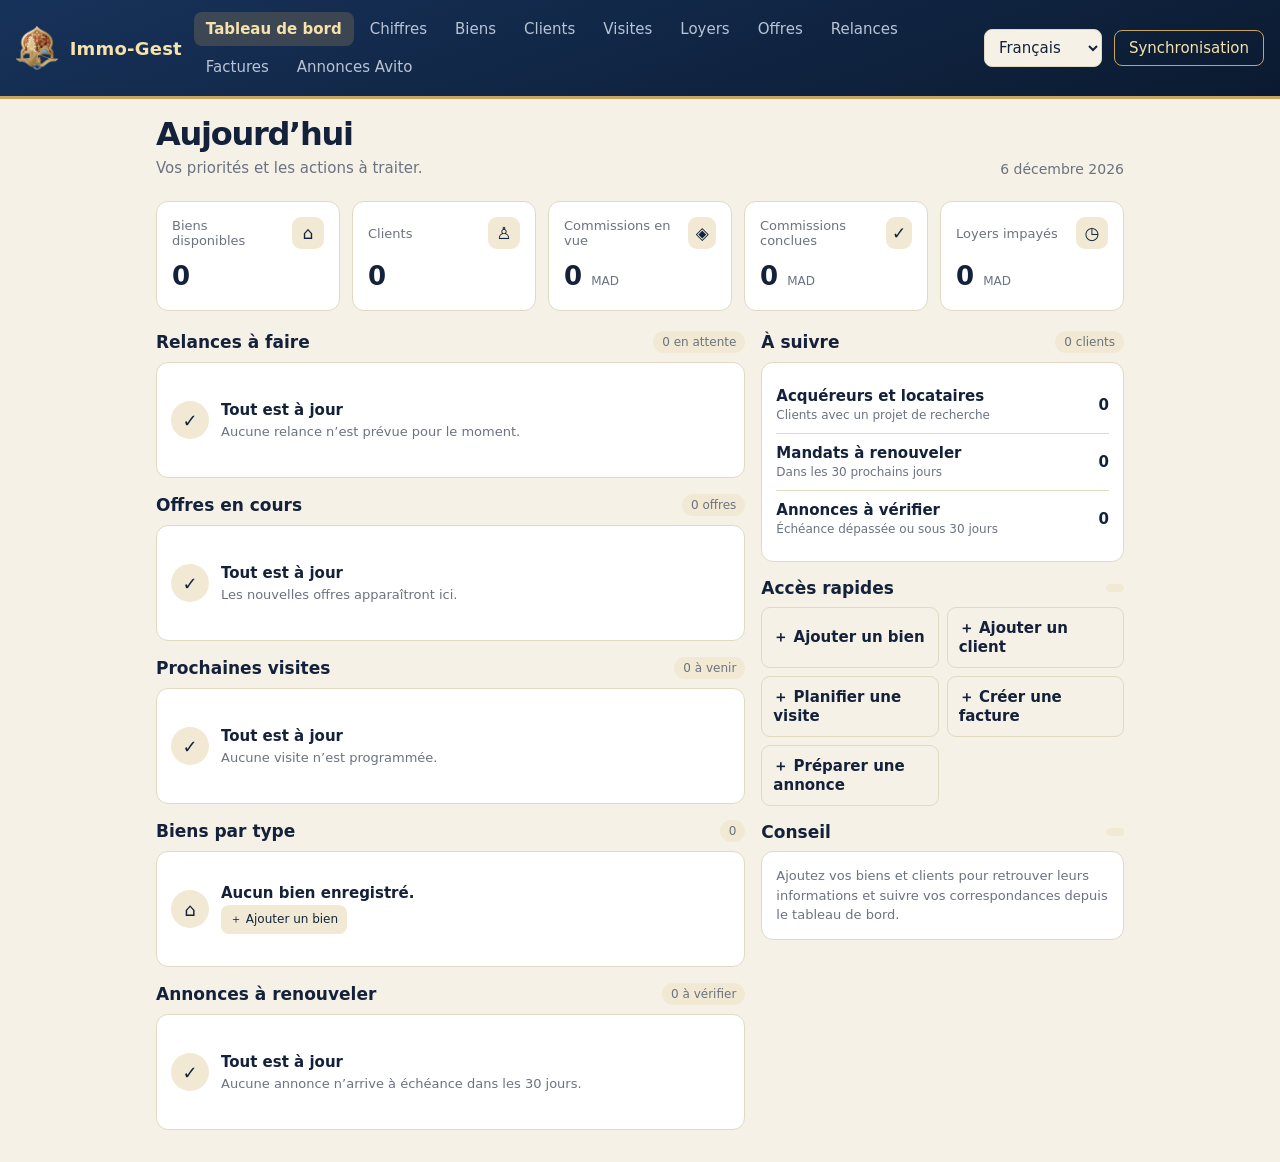
==== commit 9e8ff93b: "Group properties on the dashboard Co-authored-by: Copilot App <223556219+Copilot@users.noreply.githu" ====
--- a/index.html
+++ b/index.html
@@ -34,7 +34,7 @@
 .tag{padding:2px 8px;border-radius:99px;background:var(--ac2);color:var(--ac);font-size:12px}
 .tag.r{background:#b3402f22;color:var(--rd)}.tag.a{background:#a8741a22;color:var(--am)}
 dialog{border:1px solid var(--bd);border-radius:12px;background:var(--sf);color:var(--tx);width:min(460px,94vw);padding:18px}
-dialog::backdrop{background:#0008}dialog{max-height:92vh;overflow:auto}h3{margin:18px 0 8px;font-size:16px}.fb{display:flex;gap:8px;flex-wrap:wrap;margin-bottom:10px}.fb input,.fb select{width:auto;flex:1;min-width:130px}#prt{display:none}
+dialog::backdrop{background:#0008}dialog{max-height:92vh;overflow:auto}h3{margin:18px 0 8px;font-size:16px}.fb{display:flex;gap:8px;flex-wrap:wrap;margin-bottom:10px}.fb input,.fb select{width:auto;flex:1;min-width:130px}.repeat-control{display:grid;gap:6px}.repeat-row{display:flex;gap:6px;align-items:center;margin-bottom:6px}.repeat-row input{flex:1;min-width:0}.repeat-row button{flex:none;padding:4px 8px}#prt{display:none}
 @media print{body>*{display:none!important}body>#prt{display:block!important;color:#000;background:#fff;padding:20mm;font-size:14pt;line-height:1.5}}
 label{display:block;font-size:13px;color:var(--mu);margin:10px 0 3px}
 input,select,textarea{width:100%;padding:8px 10px;border:1px solid var(--bd);border-radius:8px;background:var(--bg);color:var(--tx);font:inherit}
@@ -55,6 +55,7 @@
 .dash-stats{display:grid;grid-template-columns:repeat(5,minmax(0,1fr));gap:12px}.dash-stat,.dash-panel{background:var(--sf);border:1px solid var(--bd);border-radius:12px}.dash-stat{padding:15px;min-height:110px}.dash-stat-top{display:flex;align-items:center;justify-content:space-between;gap:8px;color:var(--mu);font-size:13px}.dash-icon{width:32px;height:32px;display:grid;place-items:center;border-radius:9px;background:var(--ac2);color:var(--ac);font-size:17px}.dash-stat-value{font-size:26px;font-weight:750;margin-top:12px}.dash-stat-unit{font-size:12px;font-weight:500;color:var(--mu)}
 .dash-layout{display:grid;grid-template-columns:minmax(0,1.3fr) minmax(260px,.8fr);gap:16px;align-items:start}.dash-section{margin-bottom:16px}.dash-section-title{display:flex;justify-content:space-between;align-items:center;gap:8px;margin:0 0 9px}.dash-section-title h3{margin:0;font-size:17px}.dash-count{font-size:12px;color:var(--mu);background:var(--ac2);border-radius:99px;padding:4px 9px}.dash-panel{padding:14px}.dash-table{table-layout:auto}.dash-table td{white-space:normal}.dash-empty{min-height:86px;display:flex;align-items:center;gap:12px;color:var(--mu)}.dash-empty-icon{width:38px;height:38px;flex:none;border-radius:50%;display:grid;place-items:center;background:var(--ac2);color:var(--ac);font-size:18px}.dash-empty strong{display:block;color:var(--tx);margin-bottom:3px}.dash-empty span{font-size:13px}
 .dash-mini{display:flex;justify-content:space-between;align-items:center;gap:10px;padding:10px 0;border-bottom:1px solid var(--bd)}.dash-mini:last-child{border:0}.dash-mini strong{display:block}.dash-mini span{font-size:12px;color:var(--mu)}.dash-shortcuts{display:grid;grid-template-columns:1fr 1fr;gap:8px}.dash-shortcuts button{background:var(--bg);border:1px solid var(--bd);border-radius:9px;padding:11px;text-align:left;color:var(--tx);cursor:pointer;font-weight:600}.dash-shortcuts button:hover{border-color:var(--am);background:var(--ac2)}.dash-actions{display:flex;gap:6px;flex-wrap:wrap}.dash-action{white-space:nowrap;padding:6px 9px;font-size:12px}.dash-tip{line-height:1.5;color:var(--mu);font-size:13px}
+.dash-property-groups{display:grid;gap:8px}.dash-property-group{background:var(--sf);border:1px solid var(--bd);border-radius:10px;overflow:hidden}.dash-property-group summary{display:flex;justify-content:space-between;align-items:center;gap:10px;padding:12px 14px;cursor:pointer;font-weight:650;list-style:none}.dash-property-group summary::-webkit-details-marker{display:none}.dash-property-group summary::after{content:'＋';color:var(--mu);font-weight:400}.dash-property-group[open] summary::after{content:'−'}.dash-property-group summary:hover{background:var(--ac2)}.dash-property-list{display:grid;border-top:1px solid var(--bd)}.dash-property-item{display:flex;justify-content:space-between;align-items:center;gap:10px;width:100%;padding:10px 14px;border:0;border-bottom:1px solid var(--bd);background:transparent;color:var(--tx);text-align:left;font:inherit;cursor:pointer}.dash-property-item:last-child{border-bottom:0}.dash-property-item:hover,.dash-property-item:focus-visible{background:var(--ac2)}.dash-property-title{font-weight:600}.dash-property-meta{display:block;margin-top:3px;color:var(--mu);font-size:12px}.dash-property-item .tag{flex:none}
 .taxonomy-control{display:grid;grid-template-columns:1fr;gap:6px}.taxonomy-add,.taxonomy-remove{display:flex;gap:6px;align-items:center;flex-wrap:wrap}.taxonomy-add input{flex:1;min-width:0}.taxonomy-add button{flex:none}.taxonomy-add button:disabled,.taxonomy-remove button:disabled{opacity:.5;cursor:not-allowed}.taxonomy-remove .note{margin:0}
 #langSel{width:auto;min-width:118px}
 html[dir="rtl"] body{direction:rtl}
@@ -92,8 +93,8 @@
 <script>
 const ST=['Disponible','Sous offre','Vendu / loué'];
 const E={
-biens:{l:'Biens',s:'bien',f:[['titre','Titre','text'],['type','Type','type_bien'],['sous_type','Sous-type','sous_type','type'],['trans','Transaction','sel',['Vente','Location']],['prix','Prix (MAD)','number'],['surf','Surface (m²)','number'],['adr','Adresse','text'],['proprio','Propriétaire','ref','clients'],['statut','Statut','sel',ST],['mandat','Mandat','sel',['Aucun','Simple','Exclusif']],['mfin','Fin du mandat','date'],['taux','Commission (%)','number'],['desc','Description (pour la fiche)','area']],c:['titre','trans','prix','mandat','statut'],files:1,lab:r=>r.titre},
-clients:{l:'Clients',s:'client',f:[['nom','Nom','text'],['tel','Téléphone','text'],['mail','E-mail','text'],['role','Rôle','sel',['Acquéreur','Locataire','Propriétaire']],['type_rech','Type de bien recherché','type_bien_recherche'],['sous_type_rech','Sous-type recherché','sous_type','type_rech'],['budget','Budget maximum (MAD)','number'],['surfmin','Surface minimale (m²)','number'],['zone','Zone(s) recherchée(s), séparées par des virgules','text'],['notes','Notes','area']],c:['nom','tel','role'],files:1,lab:r=>r.nom},
+biens:{l:'Biens',s:'bien',f:[['titre','Titre','text'],['type','Type','type_bien'],['sous_type','Sous-type','sous_type','type'],['trans','Transaction','sel',['Vente','Location']],['prix','Prix (MAD)','number'],['surf','Surface (m²)','number'],['ville','Ville','text'],['adr','Adresse','text'],['proprio','Propriétaire','ref','clients'],['statut','Statut','sel',ST],['mandat','Mandat','sel',['Aucun','Simple','Exclusif']],['mfin','Fin du mandat','date'],['taux','Commission (%)','number'],['desc','Description (pour la fiche)','area']],c:['titre','ville','trans','prix','mandat','statut'],files:1,lab:r=>r.titre},
+clients:{l:'Clients',s:'client',f:[['nom','Nom','text'],['tel','Téléphone','text'],['mail','E-mail','text'],['role','Rôle','sel',['Acquéreur','Locataire','Propriétaire']],['type_rech','Type de bien recherché','type_bien_recherche'],['sous_type_rech','Sous-type recherché','sous_type','type_rech'],['budget','Budget maximum (MAD)','number'],['surfmin','Surface minimale (m²)','number'],['villes_rech','Ville(s) recherchée(s)','repeat'],['zone','Zone(s) recherchée(s)','repeat'],['notes','Notes','area']],c:['nom','tel','role'],files:1,lab:r=>r.nom},
 visites:{l:'Visites',s:'visite',f:[['date','Date et heure','datetime-local'],['bien','Bien','ref','biens'],['client','Client','ref','clients'],['statut','Statut','sel',['Prévue','Faite','Annulée']],['notes','Notes','area']],c:['date','bien','client','statut'],lab:r=>r.date},
 loyers:{l:'Loyers',s:'loyer',f:[['bien','Bien','ref','biens'],['loc','Locataire','ref','clients'],['mois','Mois','month'],['montant','Montant (MAD)','number'],['statut','Statut','sel',['Payé','En attente','Impayé']]],c:['mois','bien','loc','montant','statut'],lab:r=>r.mois},
 offres:{l:'Offres',s:'offre',f:[['bien','Bien','ref','biens'],['client','Acquéreur / locataire','ref','clients'],['date','Date','date'],['montant','Montant proposé (MAD)','number'],['statut','Statut','sel',['En cours','Contre-offre','Acceptée','Refusée']],['notes','Notes de négociation','area']],c:['date','bien','client','montant','statut'],lab:r=>r.date},
@@ -145,6 +146,16 @@
 Object.assign(LANGS.ar,{'Le fichier distant a disparu pendant votre choix.':'اختفى الملف البعيد أثناء اختيارك.','La version a changé pendant votre choix. Vérifiez les versions avant de continuer.':'تغيرت النسخة أثناء اختيارك. راجع النسخ قبل المتابعة.','Le fichier de synchronisation a disparu de GitHub. Vos données locales sont conservées.':'اختفى ملف المزامنة من GitHub. تم الاحتفاظ ببياناتك المحلية.','Cet appareil n’a pas encore de version de référence commune avec GitHub.':'لا توجد بعد نسخة مرجعية مشتركة بين هذا الجهاز وGitHub.','Les données ont changé sur cet appareil et sur GitHub depuis la dernière synchronisation.':'تغيرت البيانات على هذا الجهاز وعلى GitHub منذ آخر مزامنة.'});
 Object.assign(LANGS.en,{tous:'all'});
 Object.assign(LANGS.ar,{tous:'الكل'});
+Object.assign(LANGS.en,{'Biens par type':'Properties by type','Aucun bien enregistré.':'No properties yet.','Sans type':'Uncategorized'});
+Object.assign(LANGS.ar,{'Biens par type':'العقارات حسب النوع','Aucun bien enregistré.':'لا توجد عقارات مسجلة بعد.','Sans type':'غير مصنف'});
+Object.assign(LANGS.en,{'Ville':'City','Prix min':'Min price','Prix max':'Max price'});
+Object.assign(LANGS.ar,{'Ville':'المدينة','Prix min':'أدنى سعر','Prix max':'أقصى سعر'});
+Object.assign(LANGS.en,{'Ville(s) recherchée(s)':'Desired cities','Ville recherchée':'Desired city','Zone(s) recherchée(s)':'Desired areas','Quartier ou zone':'Neighborhood or area','Ajouter une autre':'Add another'});
+Object.assign(LANGS.ar,{'Ville(s) recherchée(s)':'المدن المطلوبة','Ville recherchée':'المدينة المطلوبة','Zone(s) recherchée(s)':'المناطق المطلوبة','Quartier ou zone':'الحي أو المنطقة','Ajouter une autre':'إضافة حقل آخر'});
+Object.assign(LANGS.en,{"Aucune correspondance pour l'instant. Complétez le budget, le type, les villes et les zones dans les fiches clients.":"No matches yet. Complete each client's budget, type, desired cities, and areas."});
+Object.assign(LANGS.ar,{"Aucune correspondance pour l'instant. Complétez le budget, le type, les villes et les zones dans les fiches clients.":"لا توجد مطابقات حالياً. أكمل الميزانية والنوع والمدن والمناطق المطلوبة في سجلات العملاء."});
+Object.assign(LANGS.en,{'Budget respecté':'Within budget','Dépasse le budget':'Over budget','Surface conforme':'Meets minimum area','Surface inférieure':'Below minimum area','Ville correspondante':'City matches','Ville différente':'Different city','Zone correspondante':'Area matches','Ville non renseignée':'City not provided','Adresse non renseignée':'Area not provided','Surface non renseignée':'Area not provided','Budget non renseigné':'Budget not provided'});
+Object.assign(LANGS.ar,{'Budget respecté':'ضمن الميزانية','Dépasse le budget':'يتجاوز الميزانية','Surface conforme':'المساحة مطابقة','Surface inférieure':'المساحة أقل من المطلوب','Ville correspondante':'المدينة مطابقة','Ville différente':'مدينة مختلفة','Zone correspondante':'المنطقة مطابقة','Ville non renseignée':'المدينة غير محددة','Adresse non renseignée':'المنطقة غير محددة','Surface non renseignée':'المساحة غير محددة','Budget non renseigné':'الميزانية غير محددة'});
 const SYNC_HELP='Utilisez un dépôt privé et un jeton fin (fine-grained) limité à ce dépôt, avec la permission « Contents : lecture et écriture ». Le jeton reste dans ce navigateur uniquement; configurez-le sur chacun de vos appareils. Les modifications sont envoyées automatiquement; les nouvelles données sont vérifiées à l’ouverture, au retour en ligne et chaque minute.';
 LANGS.en[SYNC_HELP]='Use a private repository and a fine-grained token limited to that repository, with “Contents: read and write” permission. The token stays in this browser only; configure it on each of your devices. Changes are sent automatically; new data is checked on launch, when back online, and every minute.';
 LANGS.ar[SYNC_HELP]='استخدم مستودعاً خاصاً ورمز وصول دقيقاً محدوداً بذلك المستودع، مع صلاحية «Contents: القراءة والكتابة». يبقى الرمز في هذا المتصفح فقط؛ قم بإعداده على كل جهاز. تُرسل التغييرات تلقائياً، ويتم التحقق من البيانات الجديدة عند الفتح وعند العودة إلى الاتصال وكل دقيقة.';
@@ -202,6 +213,14 @@
 return`<div class="taxonomy-control"><select name="${k}" data-type-select data-type-search="${searchable?'true':'false'}">${options.map(x=>`<option ${x==='Indifférent'||DEFAULT_TYPES_BIENS.includes(x)?'':'data-no-i18n'} value="${esc(x)}" ${selected===x?'selected':''}>${esc(x)}</option>`).join('')}</select><div class="taxonomy-add"><input type="text" data-new-type placeholder="Ajouter un type" aria-label="Ajouter un type"><button type="button" class="btn sec" data-add-type>Ajouter</button></div><div class="taxonomy-remove"><button type="button" class="btn del" data-remove-type>Supprimer le type</button><small class="note" data-remove-type-help></small></div></div>`}
 function subtypeInput(k,parent,value,searchable,parentValue){const type=parentValue||(searchable?'Indifférent':D.types_biens[0]||''),options=type&&type!=='Indifférent'?D.sous_types_biens[type]||[]:[],blank=searchable?'Indifférent':'',selected=value||blank,disabled=searchable&&(!type||type==='Indifférent')?'disabled':'';
 return`<div class="taxonomy-control"><select name="${k}" data-subtype-parent="${parent}" data-subtype-search="${searchable?'true':'false'}" ${disabled}><option value="${esc(blank)}" ${selected===blank?'selected':''}>${searchable?'Indifférent':'— Aucun sous-type —'}</option>${options.map(x=>`<option data-no-i18n value="${esc(x)}" ${selected===x?'selected':''}>${esc(x)}</option>`).join('')}</select><div class="taxonomy-add"><input type="text" data-new-subtype placeholder="Ajouter un sous-type" aria-label="Ajouter un sous-type" ${disabled}><button type="button" class="btn sec" data-add-subtype ${disabled}>Ajouter</button></div></div>`}
+function repeatRow(k,value,placeholder,disabled){return`<div class="repeat-row"><input type="text" data-repeat-entry="${k}" value="${esc(value)}" placeholder="${esc(placeholder)}" aria-label="${esc(placeholder)}"><button type="button" class="btn del" data-repeat-remove="${k}" aria-label="Supprimer" ${disabled?'disabled':''}>×</button></div>`}
+function repeatInput(k,value,placeholder){const values=String(value||'').split(/[,;\/]+/).map(x=>x.trim()).filter(Boolean),rows=[...values,''];
+return`<div class="repeat-control" data-repeat-control="${k}">${rows.map(x=>repeatRow(k,x,placeholder,rows.length===1)).join('')}<button type="button" class="btn sec" data-repeat-add="${k}" data-placeholder="${esc(placeholder)}">＋ Ajouter une autre</button></div>`}
+function repeatValue(form,k){return[...form.querySelectorAll(`[data-repeat-entry="${k}"]`)].map(x=>x.value.trim()).filter(Boolean).join(', ')}
+function bindRepeat(form){form.addEventListener('click',ev=>{const add=ev.target.closest('[data-repeat-add]'),remove=ev.target.closest('[data-repeat-remove]');
+if(add){const control=add.closest('[data-repeat-control]');control.querySelectorAll('[data-repeat-remove]').forEach(x=>x.disabled=false);add.insertAdjacentHTML('beforebegin',repeatRow(add.dataset.repeatAdd,'',add.dataset.placeholder,false));return}
+if(remove){const control=remove.closest('[data-repeat-control]'),rows=control.querySelectorAll('.repeat-row');if(rows.length===1){rows[0].querySelector('input').value='';return}
+remove.closest('.repeat-row').remove();if(control.querySelectorAll('.repeat-row').length===1)control.querySelector('[data-repeat-remove]').disabled=true}})}
 function fillSubtypeOptions(select,type,value){const searchable=select.dataset.subtypeSearch==='true',options=type&&type!=='Indifférent'?D.sous_types_biens[type]||[]:[],blank=searchable?'Indifférent':'',selected=options.includes(value)?value:blank;
 select.innerHTML=`<option value="${esc(blank)}">${searchable?'Indifférent':'— Aucun sous-type —'}</option>${options.map(x=>`<option data-no-i18n value="${esc(x)}">${esc(x)}</option>`).join('')}`;select.value=selected;
 const unavailable=searchable&&(!type||type==='Indifférent'),input=select.parentElement.querySelector('[data-new-subtype]'),button=select.parentElement.querySelector('[data-add-subtype]');
@@ -240,12 +259,13 @@
 if(t==='type_bien')i=typeInput(k,r[k],false);
 else if(t==='type_bien_recherche')i=typeInput(k,r[k],true);
 else if(t==='sous_type')i=subtypeInput(k,o,r[k],tab==='clients',r[o]);
+else if(t==='repeat')i=repeatInput(k,r[k],k==='villes_rech'?'Ville recherchée':'Quartier ou zone');
 else if(t==='sel')i=`<select name="${k}">${o.map(x=>`<option ${r[k]===x?'selected':''}>${x}</option>`).join('')}</select>`;
 else if(t==='ref')i=`<select name="${k}"><option value="">—</option>${D[o].map(x=>`<option value="${x.id}" ${r[k]===x.id?'selected':''}>${esc(E[o].lab(x))}</option>`).join('')}</select>`;
 else if(t==='area')i=`<textarea name="${k}" rows="3">${v}</textarea>`;
 else i=`<input name="${k}" type="${t}" value="${v}">`;return`<label>${l}</label>${i}`}).join('')+(e.files&&id?`<label>Fichiers (photos, vidéos, documents)</label><div id="fl"></div><input type="file" id="fup" multiple accept="image/*,video/*,.pdf,.doc,.docx,.xls,.xlsx" style="margin-top:8px">`:e.files?`<p class="note">Enregistrez d'abord la fiche, puis rouvrez-la pour ajouter des fichiers.</p>`:'')+(tab==='annonces'?`<p class="note">Les photos se gèrent dans la fiche du bien associée. La publication sur Avito reste manuelle.</p>`:'')+`<div class="row">${id?'<button type="button" class="btn del" id="del">Supprimer</button>':''}${tab==='loyers'&&id?'<button type="button" class="btn sec" id="bq">Quittance</button>':''}${tab==='biens'&&id?'<button type="button" class="btn sec" id="bf">Fiche</button><button type="button" class="btn sec" id="ba">Annonce</button><button type="button" class="btn sec" id="bav">Suivre sur Avito</button>':''}${tab==='annonces'?'<button type="button" class="btn sec" id="genAd">Générer depuis le bien</button><button type="button" class="btn sec" id="copyAd">Copier le texte</button>':''}${(tab==='clients'||tab==='visites'||tab==='relances')&&id?'<button type="button" class="btn sec" id="bw">WhatsApp</button>':''}${tab==='clients'&&id?'<button type="button" class="btn sec" id="bc">Appeler</button><button type="button" class="btn sec" id="bmc">Biens</button>':''}${tab==='biens'&&id?'<button type="button" class="btn sec" id="bmb">Acquéreurs</button><button type="button" class="btn sec" id="bfa">Facturer</button>':''}${tab==='factures'&&id?'<button type="button" class="btn sec" id="bd1">Facture</button><button type="button" class="btn sec" id="bd2">Reçu</button>':''}<button type="button" class="btn sec" id="cx">Annuler</button><button class="btn" value="ok">Enregistrer</button></div>`;
-bindTaxonomy($('#frm'));$('#dlg').showModal();if(e.files&&id){renderFiles(r);$('#fup').onchange=async ev=>{for(const f of ev.target.files)await upFile(r,f);ev.target.value='';renderFiles(r)}}$('#cx').onclick=()=>$('#dlg').close();if(tab==='loyers'&&id)$('#bq').onclick=()=>{const fd=new FormData($('#frm'));e.f.forEach(([k])=>r[k]=fd.get(k));save();$('#dlg').close();render();quittance(r)};if(tab==='biens'&&id)$('#bf').onclick=()=>{const fd=new FormData($('#frm'));e.f.forEach(([k])=>r[k]=fd.get(k));save();$('#dlg').close();render();fiche(r)};
-if(id){const cur=()=>{const fd=new FormData($('#frm'));const o={...r};e.f.forEach(([k])=>o[k]=fd.get(k));return o};
+bindTaxonomy($('#frm'));bindRepeat($('#frm'));$('#dlg').showModal();if(e.files&&id){renderFiles(r);$('#fup').onchange=async ev=>{for(const f of ev.target.files)await upFile(r,f);ev.target.value='';renderFiles(r)}}$('#cx').onclick=()=>$('#dlg').close();if(tab==='loyers'&&id)$('#bq').onclick=()=>{const fd=new FormData($('#frm'));e.f.forEach(([k])=>r[k]=fd.get(k));save();$('#dlg').close();render();quittance(r)};if(tab==='biens'&&id)$('#bf').onclick=()=>{const fd=new FormData($('#frm'));e.f.forEach(([k])=>r[k]=fd.get(k));save();$('#dlg').close();render();fiche(r)};
+if(id){const cur=()=>{const fd=new FormData($('#frm'));const o={...r};e.f.forEach(([k,,t])=>o[k]=t==='repeat'?repeatValue($('#frm'),k):fd.get(k));return o};
 if(tab==='biens')$('#ba').onclick=()=>{Object.assign(r,cur());save();$('#dlg').close();render();annonce(r)};
 if(tab==='biens')$('#bav').onclick=()=>{Object.assign(r,cur());save();let a=D.annonces.find(x=>x.bien===r.id&&['Brouillon','À publier','En ligne'].includes(x.statut));if(!a){a=makeAnnonce(r);D.annonces.push(a);save()}$('#dlg').close();tab='annonces';render();edit(a.id)};
 if($('#bw'))$('#bw').onclick=()=>waFor(tab,cur());
@@ -260,8 +280,8 @@
 $('#genAd').onclick=()=>{const b=D.biens.find(x=>x.id===$('#frm').elements.bien.value);if(!b){alert('Choisissez un bien avant de générer le texte.');return}if((title.value||text.value)&&!confirm('Remplacer le titre et le texte actuels par les informations du bien ?'))return;title.value=annonceTitle(b);text.value=annonceTxt(b,prof())};
 $('#copyAd').onclick=async()=>{if(!text.value.trim()){alert('Le texte de l’annonce est vide.');return}try{await navigator.clipboard.writeText(text.value);status('Texte copié')}catch(e){text.select();if(document.execCommand('copy'))status('Texte copié');else alert('Copie impossible dans ce navigateur. Sélectionnez le texte et copiez-le manuellement.')}}}
 if(id)$('#del').onclick=()=>{if(confirm('Supprimer cet élément ?')){D[tab]=D[tab].filter(x=>x.id!==id);save();$('#dlg').close();render()}};
-$('#frm').onsubmit=ev=>{const fd=new FormData($('#frm'));const o=id?r:{id:uid()};e.f.forEach(([k])=>o[k]=fd.get(k));if(tab==='annonces'&&!o.bien){ev.preventDefault();alert('Choisissez un bien pour cette annonce.');return}if(!id)D[tab].push(o);save();render()}}
-document.addEventListener('click',ev=>{const t=ev.target.closest('[data-t]');if(t){tab=t.dataset.t;F={q:'',a:'',b:'',p:''};render();return}
+$('#frm').onsubmit=ev=>{const fd=new FormData($('#frm'));const o=id?r:{id:uid()};e.f.forEach(([k,,t])=>o[k]=t==='repeat'?repeatValue($('#frm'),k):fd.get(k));if(tab==='annonces'&&!o.bien){ev.preventDefault();alert('Choisissez un bien pour cette annonce.');return}if(!id)D[tab].push(o);save();render()}}
+document.addEventListener('click',ev=>{const t=ev.target.closest('[data-t]');if(t){tab=t.dataset.t;F={q:'',a:'',b:'',city:'',type:'',pmin:'',pmax:''};render();return}
 const tr=ev.target.closest('tbody tr[data-id]');if(tr)edit(tr.dataset.id)});
 
 /* ---- Tableau de bord ---- */
@@ -302,19 +322,22 @@
 $('#vx').onclick=()=>$('#dV').close();
 
 /* ---- Recherche et filtres ---- */
-let F={q:'',a:'',b:'',p:''};
+let F={q:'',a:'',b:'',city:'',type:'',pmin:'',pmax:''};
 const FA={biens:'statut',clients:'role',visites:'statut',loyers:'statut',offres:'statut',relances:'statut',factures:'statut',annonces:'statut'};
 function lab(o,id){const x=D[o].find(y=>y.id===id);return x?E[o].lab(x):''}
-function filt(){const e=E[tab],q=F.q.toLowerCase();return D[tab].filter(r=>{if(F.a&&r[FA[tab]]!==F.a)return false;if(F.b&&r.trans!==F.b)return false;if(F.p&&Number(r.prix||0)>Number(F.p))return false;
+function propertyLocation(b){return[b?.ville,b?.adr].filter(Boolean).join(', ')}
+function normalizeMatchText(value){return String(value||'').normalize('NFD').replace(/[\u0300-\u036f]/g,'').trim().toLocaleLowerCase()}
+function filt(){const e=E[tab],q=F.q.toLowerCase(),city=F.city.trim().toLocaleLowerCase();return D[tab].filter(r=>{if(F.a&&r[FA[tab]]!==F.a)return false;if(F.b&&r.trans!==F.b)return false;if(tab==='biens'){if(city&&!String(r.ville||'').toLocaleLowerCase().includes(city))return false;if(F.type&&r.type!==F.type)return false;
+if(F.pmin||F.pmax){if(r.prix===''||r.prix==null||!Number.isFinite(Number(r.prix)))return false;const price=Number(r.prix);if(F.pmin&&price<Number(F.pmin))return false;if(F.pmax&&price>Number(F.pmax))return false}}
 return !q||e.f.some(([k,,t,o])=>String(t==='ref'?lab(o,r[k]):r[k]??'').toLowerCase().includes(q))})}
 function list(){const e=E[tab],rows=filt();$('#cnt').textContent=rows.length+' / '+D[tab].length;
 $('#tl').innerHTML=rows.length?`<table><thead><tr>${e.c.map(k=>`<th>${e.f.find(f=>f[0]===k)[1]}</th>`).join('')}</tr></thead><tbody>${rows.map(r=>`<tr data-id="${r.id}">${e.c.map(k=>`<td>${show(k,e,r[k])}</td>`).join('')}</tr>`).join('')}</tbody></table>`:`<div class="empty">${D[tab].length?'Aucun résultat.':`Aucun ${e.s} pour l'instant. Ajoutez le premier.`}</div>`}
 function render(){nav();const m=$('#main');if(tab==='dash'){dash(m);return}if(tab==='stats'){stats(m);return}
 const e=E[tab],fa=e.f.find(f=>f[0]===FA[tab]),addLabel=tab==='annonces'?'Ajouter une annonce':`Ajouter un ${e.s}`;
 m.innerHTML=`<div class="bar"><h2>${e.l} <span id="cnt" class="note"></span></h2><button class="btn" id="add">${addLabel}</button></div>
-<div class="fb"><input id="fq" type="search" placeholder="Rechercher…" value="${esc(F.q)}"><select id="fa"><option value="">${tr(fa[1])} : ${tr('tous')}</option>${fa[3].map(x=>`<option ${F.a===x?'selected':''}>${x}</option>`).join('')}</select>${tab==='biens'?`<select id="fb"><option value="">Vente et location</option><option ${F.b==='Vente'?'selected':''}>Vente</option><option ${F.b==='Location'?'selected':''}>Location</option></select><input id="fp" type="number" placeholder="Prix max" value="${esc(F.p)}">`:''}</div><div class="tw" id="tl"></div>`;
+<div class="fb"><input id="fq" type="search" placeholder="Rechercher…" value="${esc(F.q)}"><select id="fa"><option value="">${tr(fa[1])} : ${tr('tous')}</option>${fa[3].map(x=>`<option ${F.a===x?'selected':''}>${x}</option>`).join('')}</select>${tab==='biens'?`<select id="fb"><option value="">Vente et location</option><option ${F.b==='Vente'?'selected':''}>Vente</option><option ${F.b==='Location'?'selected':''}>Location</option></select><input id="fcity" type="search" placeholder="Ville" value="${esc(F.city)}"><select id="ftype"><option value="">${tr('Type')} : ${tr('tous')}</option>${D.types_biens.map(x=>`<option value="${esc(x)}" ${DEFAULT_TYPES_BIENS.includes(x)?'': 'data-no-i18n'} ${F.type===x?'selected':''}>${esc(DEFAULT_TYPES_BIENS.includes(x)?tr(x):x)}</option>`).join('')}</select><input id="fpmin" type="number" min="0" placeholder="Prix min" value="${esc(F.pmin)}"><input id="fpmax" type="number" min="0" placeholder="Prix max" value="${esc(F.pmax)}">`:''}</div><div class="tw" id="tl"></div>`;
 $('#add').onclick=()=>edit();$('#fq').oninput=ev=>{F.q=ev.target.value;list()};$('#fa').onchange=ev=>{F.a=ev.target.value;list()};
-if(tab==='biens'){$('#fb').onchange=ev=>{F.b=ev.target.value;list()};$('#fp').oninput=ev=>{F.p=ev.target.value;list()}}
+if(tab==='biens'){$('#fb').onchange=ev=>{F.b=ev.target.value;list()};$('#fcity').oninput=ev=>{F.city=ev.target.value;list()};$('#ftype').onchange=ev=>{F.type=ev.target.value;list()};$('#fpmin').oninput=ev=>{F.pmin=ev.target.value;list()};$('#fpmax').oninput=ev=>{F.pmax=ev.target.value;list()}}
 list()}
 
 /* ---- Quittance de loyer ---- */
@@ -324,7 +347,7 @@
 $('#qn').value=P.nom||(D.profil||{}).nom||'';$('#qc').value=P.ville||(D.profil||{}).ville||'';
 const draw=()=>{localStorage.setItem('agence_prof',JSON.stringify({...JSON.parse(localStorage.getItem('agence_prof')||'{}'),nom:$('#qn').value,ville:$('#qc').value}));
 $('#qp').innerHTML=`<h2 style="text-align:center;margin:0 0 4px">QUITTANCE DE LOYER</h2><p style="text-align:center;margin:0 0 18px">Mois de ${esc(mois)}</p>
-<p>${tr('Je soussigné(e)')} <b>${userText($('#qn').value||'…………')}</b>, ${tr('agissant pour le compte du bailleur')} <b>${userText(p.nom||'…………')}</b>, ${tr('reconnais avoir reçu de')} <b>${userText(t.nom||'…………')}</b> ${tr('la somme de')} <b>${fmt(r.montant)} MAD</b> ${tr('au titre du loyer du mois de')} ${esc(mois)}, ${tr('pour le logement situé :')} <b>${userText(b.adr||b.titre||'…………')}</b>.</p>
+<p>${tr('Je soussigné(e)')} <b>${userText($('#qn').value||'…………')}</b>, ${tr('agissant pour le compte du bailleur')} <b>${userText(p.nom||'…………')}</b>, ${tr('reconnais avoir reçu de')} <b>${userText(t.nom||'…………')}</b> ${tr('la somme de')} <b>${fmt(r.montant)} MAD</b> ${tr('au titre du loyer du mois de')} ${esc(mois)}, ${tr('pour le logement situé :')} <b>${userText(propertyLocation(b)||b.titre||'…………')}</b>.</p>
 <p>Pour valoir quittance.</p><p style="margin-top:24px">${tr('Fait à')} ${userText($('#qc').value||'…………')}, ${tr('le')} ${new Date().toLocaleDateString(intlLocale())}</p><p style="margin-top:50px">Signature :</p>`};
 $('#qn').oninput=draw;$('#qc').oninput=draw;draw();
 $('#qx').onclick=()=>$('#dQ').close();$('#qpr').onclick=()=>{$('#prt').innerHTML=$('#qp').innerHTML;window.print()};
@@ -335,20 +358,23 @@
 const nz=s=>String(s||'').normalize('NFD').replace(/[\u0300-\u036f]/g,'').toLowerCase();
 const today=()=>new Date(Date.now()-new Date().getTimezoneOffset()*6e4).toISOString().slice(0,10);
 function score(c,b){if(c.role!=='Acquéreur'&&c.role!=='Locataire')return null;if(b.statut&&b.statut!=='Disponible')return null;if((c.role==='Acquéreur')!==(b.trans==='Vente'))return null;
-let tot=0,ok=0;const notes=[];
-if(c.type_rech&&c.type_rech!=='Indifférent'){tot++;if(c.type_rech!==b.type)return null;ok++}
-if(c.sous_type_rech&&c.sous_type_rech!=='Indifférent'){tot++;if(c.sous_type_rech!==b.sous_type)return null;ok++}
-const bud=Number(c.budget||0),pr=Number(b.prix||0);if(bud&&pr){tot++;if(pr>bud*1.1)return null;if(pr>bud)notes.push('Un peu au-dessus du budget');else ok++}
-const sm=Number(c.surfmin||0),sf=Number(b.surf||0);if(sm&&sf){tot++;if(sf<sm)return null;ok++}
-const zs=nz(c.zone).split(/[,;\/]+/).map(x=>x.trim()).filter(Boolean);if(zs.length&&b.adr){tot++;if(zs.some(z=>nz(b.adr).includes(z)))ok++;else notes.push('Zone à vérifier')}
-return {s:tot?Math.round(ok/tot*100):50,notes,tot}}
+const notes=[],criteria=[];if(c.type_rech&&c.type_rech!=='Indifférent'&&c.type_rech!==b.type)return null;
+if(c.sous_type_rech&&c.sous_type_rech!=='Indifférent'&&c.sous_type_rech!==b.sous_type)return null;
+const add=(weight,score,note)=>{criteria.push({weight,score});if(note)notes.push(note)},number=value=>value!==''&&value!=null&&Number.isFinite(Number(value))?Number(value):null;
+const budget=number(c.budget),price=number(b.prix);if(budget){if(price===null)notes.push('Budget non renseigné');else{const ratio=price/budget,score=ratio<=1?100:Math.max(0,100-(ratio-1)*200);add(3,score,ratio<=1?'Budget respecté':'Dépasse le budget')}}
+const minArea=number(c.surfmin),area=number(b.surf);if(minArea){if(area===null)notes.push('Surface non renseignée');else{const score=Math.min(100,area/minArea*100);add(2,score,area>=minArea?'Surface conforme':'Surface inférieure')}}
+const cities=[...nz(c.villes_rech).split(/[,;\/]+/)].map(normalizeMatchText).filter(Boolean),desiredAreas=[...nz(c.zone).split(/[,;\/]+/)].map(normalizeMatchText).filter(Boolean),propertyCity=normalizeMatchText(b.ville),propertyAddress=normalizeMatchText(b.adr);
+if(cities.length){if(!propertyCity&&!propertyAddress)notes.push('Ville non renseignée');else{const matches=cities.some(city=>propertyCity===city||propertyAddress.includes(city));add(3,matches?100:0,matches?'Ville correspondante':'Ville différente')}}
+if(desiredAreas.length){if(!propertyAddress)notes.push('Adresse non renseignée');else{const matches=desiredAreas.some(area=>propertyAddress.includes(area));add(2,matches?100:0,matches?'Zone correspondante':'Zone à vérifier')}}
+const totalWeight=criteria.reduce((sum,c)=>sum+c.weight,0),s=totalWeight?Math.round(criteria.reduce((sum,c)=>sum+c.weight*c.score,0)/totalWeight):50;
+return {s,notes,tot:criteria.length}}
 const matchClients=b=>D.clients.map(c=>({it:c,...(score(c,b)||{s:-1})})).filter(x=>x.s>=0).sort((a,b)=>b.s-a.s);
 const matchBiens=c=>D.biens.map(b=>({it:b,...(score(c,b)||{s:-1})})).filter(x=>x.s>=0).sort((a,b)=>b.s-a.s);
-function waMatch(c,b){const v=b.trans==='Vente',kind=[b.type,b.sous_type].filter(Boolean).map(tr).join(' — ')||tr('Bien');return `${tr('Bonjour')} ${c.nom},\n\n${tr("J'ai un bien qui pourrait vous intéresser :")} ${kind} ${v?tr('à vendre'):tr('à louer')}${b.titre?' — '+b.titre:''}${b.adr?'\n📍 '+b.adr:''}${b.surf?'\n📐 '+b.surf+' m²':''}${b.prix?'\n💰 '+fmt(b.prix)+' MAD'+(v?'':' / '+tr('mois')):''}\n\n${tr('Souhaitez-vous le visiter ?')}\n\n${sign()}`}
+function waMatch(c,b){const v=b.trans==='Vente',kind=[b.type,b.sous_type].filter(Boolean).map(tr).join(' — ')||tr('Bien'),location=propertyLocation(b);return `${tr('Bonjour')} ${c.nom},\n\n${tr("J'ai un bien qui pourrait vous intéresser :")} ${kind} ${v?tr('à vendre'):tr('à louer')}${b.titre?' — '+b.titre:''}${location?'\n📍 '+location:''}${b.surf?'\n📐 '+b.surf+' m²':''}${b.prix?'\n💰 '+fmt(b.prix)+' MAD'+(v?'':' / '+tr('mois')):''}\n\n${tr('Souhaitez-vous le visiter ?')}\n\n${sign()}`}
 function matchesFor(kind,o){const L=kind==='b'?matchClients(o):matchBiens(o);
 $('#mt').textContent=kind==='b'?`Acquéreurs pour « ${o.titre||'ce bien'} »`:`Biens pour ${o.nom||'ce client'}`;
-$('#mb').innerHTML=L.length?L.map(x=>{const it=x.it,l=kind==='b'?`<b>${userText(it.nom)}</b><div class="note">${[it.budget?esc(tr('Budget'))+' '+fmt(it.budget)+' MAD':'',it.zone?userText(it.zone):'',it.type_rech&&it.type_rech!=='Indifférent'?esc(tr(it.type_rech)):'',it.sous_type_rech&&it.sous_type_rech!=='Indifférent'?userText(it.sous_type_rech):''].filter(Boolean).join(' • ')}</div>`:`<b>${userText(it.titre)}</b><div class="note">${[it.type?esc(tr(it.type)):'',it.sous_type?userText(it.sous_type):'',it.prix?fmt(it.prix)+' MAD':'',it.surf?it.surf+' m²':'',it.adr?userText(it.adr):''].filter(Boolean).join(' • ')}</div>`;
-return `<div class="mr"><div style="flex:1;min-width:0">${l}${x.notes.length?`<div class="note" style="color:var(--am)">${esc(x.notes.map(tr).join(' • '))}</div>`:''}</div><span class="tag">${x.s} %</span><button class="btn sec" data-c="${kind==='b'?it.id:o.id}" data-b="${kind==='b'?o.id:it.id}">WhatsApp</button></div>`}).join(''):`<div class="empty">Aucune correspondance pour l'instant. Complétez le budget, le type et la zone dans les fiches clients.</div>`;
+$('#mb').innerHTML=L.length?L.map(x=>{const it=x.it,l=kind==='b'?`<b>${userText(it.nom)}</b><div class="note">${[it.budget?esc(tr('Budget'))+' '+fmt(it.budget)+' MAD':'',it.villes_rech?`${esc(tr('Ville(s) recherchée(s)'))} : ${userText(it.villes_rech)}`:'',it.zone?`${esc(tr('Zone(s) recherchée(s)'))} : ${userText(it.zone)}`:'',it.type_rech&&it.type_rech!=='Indifférent'?esc(tr(it.type_rech)):'',it.sous_type_rech&&it.sous_type_rech!=='Indifférent'?userText(it.sous_type_rech):''].filter(Boolean).join(' • ')}</div>`:`<b>${userText(it.titre)}</b><div class="note">${[it.type?esc(tr(it.type)):'',it.sous_type?userText(it.sous_type):'',it.prix?fmt(it.prix)+' MAD':'',it.surf?it.surf+' m²':'',it.ville?userText(it.ville):'',it.adr?userText(it.adr):''].filter(Boolean).join(' • ')}</div>`;
+return `<div class="mr"><div style="flex:1;min-width:0">${l}${x.notes.length?`<div class="note" style="color:var(--am)">${esc(x.notes.map(tr).join(' • '))}</div>`:''}</div><span class="tag">${x.s} %</span><button class="btn sec" data-c="${kind==='b'?it.id:o.id}" data-b="${kind==='b'?o.id:it.id}">WhatsApp</button></div>`}).join(''):`<div class="empty">Aucune correspondance pour l'instant. Complétez le budget, le type, les villes et les zones dans les fiches clients.</div>`;
 $('#mb').onclick=ev=>{const bt=ev.target.closest('[data-c]');if(!bt)return;const c=D.clients.find(x=>x.id===bt.dataset.c),b=D.biens.find(x=>x.id===bt.dataset.b);if(c&&b)wa(c.tel,waMatch(c,b))};
 $('#mx').onclick=()=>$('#dM').close();$('#dM').showModal()}
 function corrHtml(){const rows=D.biens.filter(b=>b.statut==='Disponible').map(b=>({b,n:matchClients(b).filter(x=>x.s>=60&&x.tot>0).length})).filter(x=>x.n>0);
@@ -364,7 +390,7 @@
 const amountWords=n=>lang==='fr'?lettres(n):lang==='ar'?fmt(Math.round(n)):englishNumberWords(n);
 function docHtml(f,kind){const Q=D.profil||{},c=D.clients.find(x=>x.id===f.client)||{},b=D.biens.find(x=>x.id===f.bien)||{};
 const ht=Number(f.montant||0),tv=parseInt(String(f.tva||'0'))||0,tva=ht*tv/100,tot=ht+tva,dt=f.date?new Date(f.date+'T12:00').toLocaleDateString(intlLocale(),{day:'numeric',month:'long',year:'numeric'}):'';
-const profileStatus=Q.statut&&Q.statut!=='Auto-entrepreneur'?userText(Q.statut):esc(tr('Auto-entrepreneur')),leg=[profileStatus,Q.ice&&userText('ICE : '+Q.ice),Q.if&&userText('IF : '+Q.if),Q.tp&&userText('TP : '+Q.tp)].filter(Boolean).join(' • '),obj=`${esc(tr(f.nature||'Prestation'))}${b.titre?' — '+userText(b.titre):''}${b.adr?' ('+userText(b.adr)+')':''}`,num=kind==='r'?String(f.num||'').replace(/^F/,'R'):f.num;
+const profileStatus=Q.statut&&Q.statut!=='Auto-entrepreneur'?userText(Q.statut):esc(tr('Auto-entrepreneur')),leg=[profileStatus,Q.ice&&userText('ICE : '+Q.ice),Q.if&&userText('IF : '+Q.if),Q.tp&&userText('TP : '+Q.tp)].filter(Boolean).join(' • '),obj=`${esc(tr(f.nature||'Prestation'))}${b.titre?' — '+userText(b.titre):''}${propertyLocation(b)?' ('+userText(propertyLocation(b))+')':''}`,num=kind==='r'?String(f.num||'').replace(/^F/,'R'):f.num;
 const head=`<div style="display:flex;justify-content:space-between;align-items:center;border-bottom:3px solid #C9A45C;padding-bottom:10px"><div style="display:flex;gap:12px;align-items:center"><img src="${LOGO}" style="height:68px;width:auto"><div><div style="font-size:26px;font-weight:800;color:#10243F">Immo-Gest</div><div style="font-size:11px;color:#B5553A;font-weight:600">${tr('Intermédiation & Conseil Immobilier')}</div></div></div><div style="text-align:right"><div style="font-size:19px;font-weight:800;color:#10243F">${tr(kind==='r'?'REÇU DE COMMISSION':'FACTURE')}</div><div>N° ${esc(num)}</div><div>${esc(dt)}</div></div></div>`;
 const foot=`<div style="margin-top:40px;display:flex;justify-content:space-between"><div>${tr('Fait à')} ${userText(Q.ville||'……………')}, ${tr('le')} ${esc(dt)}</div><div style="text-align:center">${tr('Signature et cachet')}<div style="height:70px"></div></div></div><div style="margin-top:20px;border-top:1px solid #C9A45C;padding-top:8px;text-align:center;font-size:11px;color:#444">${leg}${Q.tel||Q.mail?'<br>'+userText([Q.tel,Q.mail].filter(Boolean).join(' • ')):''}${Q.adr?'<br>'+userText(Q.adr):''}</div>`;
 if(kind==='r')return head+`<p style="margin-top:26px">${tr('Je soussigné(e)')} <b>${userText(Q.nom||'……………')}</b>, ${profileStatus}, ${tr('exerçant sous l’enseigne')} <b>Immo-Gest</b>, ${tr('reconnais avoir reçu de')} <b>${userText(c.nom||'……………')}</b> ${tr('la somme de')} <b>${fmt(tot)} MAD</b> (${esc(amountWords(tot))} ${tr('dirhams')}) ${tr('au titre de :')} <b>${obj}</b>.</p><p>${tr('Mode de paiement')} : <b>${esc(tr(f.mode||''))}</b>.</p><p>${tr('Pour valoir reçu.')}</p>`+foot;
@@ -401,10 +427,10 @@
 const c=D.clients.find(x=>x.id===o.client)||{},b=D.biens.find(x=>x.id===o.bien)||{};
 if(!c.id){alert(`Choisissez d'abord un client dans la fiche.`);return}
 if(t==='visites'){const d=o.date?new Date(o.date).toLocaleString(intlLocale(),{dateStyle:'full',timeStyle:'short'}):'';
-return wa(c.tel,`${tr('Bonjour')} ${c.nom},\n\n${tr('Je vous rappelle notre visite')}${d?' '+tr('le')+' '+d:''}${b.titre?' '+tr('pour le bien')+' « '+b.titre+' »':''}${b.adr?' ('+b.adr+')':''}.\n\n${tr('Merci de me confirmer votre présence.')}\n\n${sign()}`)}
-return wa(c.tel,`${tr('Bonjour')} ${c.nom},\n\n${o.motif||''}${b.titre?'\n'+tr('Concernant le bien')+' « '+b.titre+' »'+(b.adr?' ('+b.adr+')':''):''}\n\n${sign()}`)}
-function annonceTxt(b,P){const vente=b.trans==='Vente',kind=[b.type,b.sous_type].filter(Boolean).map(tr).join(' — ')||tr('Bien'),L=[`🏠 ${(kind+' '+(vente?tr('à vendre'):tr('à louer'))).toUpperCase()}${b.titre?' — '+b.titre:''}`,''];
-if(b.adr)L.push(`📍 ${b.adr}`);if(b.surf)L.push(`📐 ${b.surf} ${tr('m²')}`);if(b.prix)L.push(`💰 ${fmt(b.prix)} MAD${vente?'':' / '+tr('mois')}`);
+return wa(c.tel,`${tr('Bonjour')} ${c.nom},\n\n${tr('Je vous rappelle notre visite')}${d?' '+tr('le')+' '+d:''}${b.titre?' '+tr('pour le bien')+' « '+b.titre+' »':''}${propertyLocation(b)?' ('+propertyLocation(b)+')':''}.\n\n${tr('Merci de me confirmer votre présence.')}\n\n${sign()}`)}
+return wa(c.tel,`${tr('Bonjour')} ${c.nom},\n\n${o.motif||''}${b.titre?'\n'+tr('Concernant le bien')+' « '+b.titre+' »'+(propertyLocation(b)?' ('+propertyLocation(b)+')':''):''}\n\n${sign()}`)}
+function annonceTxt(b,P){const vente=b.trans==='Vente',kind=[b.type,b.sous_type].filter(Boolean).map(tr).join(' — ')||tr('Bien'),location=propertyLocation(b),L=[`🏠 ${(kind+' '+(vente?tr('à vendre'):tr('à louer'))).toUpperCase()}${b.titre?' — '+b.titre:''}`,''];
+if(location)L.push(`📍 ${location}`);if(b.surf)L.push(`📐 ${b.surf} ${tr('m²')}`);if(b.prix)L.push(`💰 ${fmt(b.prix)} MAD${vente?'':' / '+tr('mois')}`);
 if(b.desc)L.push('',b.desc);
 L.push('',`📞 ${[P.nom,P.tel].filter(Boolean).join(' — ')||tr('Contactez-nous')}`,`Immo-Gest — ${tr('Intermédiation & Conseil Immobilier')}`);return L.join('\n')}
 function annonceTitre(b){const kind=[b.type,b.sous_type].filter(Boolean).map(tr).join(' — ')||tr('Bien');return`${kind} ${b.trans==='Vente'?tr('à vendre'):tr('à louer')}${b.titre?' — '+b.titre:''}`}
@@ -433,22 +459,26 @@
 const empty=(icon,title,text)=>`<div class="dash-panel"><div class="dash-empty"><div class="dash-empty-icon">${icon}</div><div><strong>${title}</strong><span>${text}</span></div></div></div>`;
 const rows=(items,renderRow,message)=>items.length?`<div class="tw"><table class="dash-table"><tbody>${items.map(renderRow).join('')}</tbody></table></div>`:empty('✓','Tout est à jour',message);
 const section=(title,count,body)=>`<section class="dash-section"><div class="dash-section-title"><h3>${title}</h3><span class="dash-count">${count}</span></div>${body}</section>`,openAction=(kind,id,label)=>`<button type="button" class="btn sec dash-action" data-dash-open="${kind}" data-dash-id="${esc(id)}">${label}</button>`;
+const propertyTypes=[...new Set([...D.types_biens,...D.biens.map(b=>b.type||'Sans type')])].filter(type=>D.biens.some(b=>(b.type||'Sans type')===type));
+const propertyGroups=D.biens.length?`<div class="dash-property-groups">${propertyTypes.map(type=>{const items=D.biens.filter(b=>(b.type||'Sans type')===type);return`<details class="dash-property-group"><summary><span>${esc(tr(type))}</span><span class="dash-count">${items.length}</span></summary><div class="dash-property-list">${items.map(b=>`<button type="button" class="dash-property-item" data-dash-property="${esc(b.id)}"><span><span class="dash-property-title">${userText(b.titre||'Sans titre')}</span><span class="dash-property-meta">${[b.ville,b.trans,b.prix!==''&&b.prix!=null?`${fmt(b.prix)} MAD`: ''].filter(Boolean).map(userText).join(' · ')}</span></span><span class="tag">${esc(tr(b.statut||''))}</span></button>`).join('')}</div></details>`}).join('')}</div>`:`<div class="dash-panel"><div class="dash-empty"><div class="dash-empty-icon">⌂</div><div><strong>${tr('Aucun bien enregistré.')}</strong><button type="button" class="btn sec dash-action" data-dash-add="biens">＋ ${tr('Ajouter un bien')}</button></div></div></div>`;
 m.innerHTML=`<div class="dashboard"><div class="dash-welcome"><div><h2>Aujourd’hui</h2><p>Vos priorités et les actions à traiter.</p></div><div class="dash-date">${new Date().toLocaleDateString(intlLocale(),{dateStyle:'long'})}</div></div>
 <section class="dash-stats" aria-label="Résumé de l'activité">${card('Biens disponibles',available,'','⌂')}${card('Clients',D.clients.length,'','♙')}${card('Commissions en vue',fmt(Math.round(expected)),'MAD','◈')}${card('Commissions conclues',fmt(Math.round(closed)),'MAD','✓')}${card('Loyers impayés',fmt(unpaid),'MAD','◷')}</section>
 <div class="dash-layout"><div>${section('Relances à faire',`${reminders.length} en attente`,rows(reminders,r=>`<tr><td>${userText(r.date)} ${r.date<day?'<span class="tag r">En retard</span>':'<span class="tag a">Aujourd’hui</span>'}</td><td>${userText(lab('clients',r.client))}</td><td>${userText(r.motif)}</td><td><div class="dash-actions">${openAction('relances',r.id,'Ouvrir')}<button type="button" class="btn sec dash-action" data-dash-done="${esc(r.id)}">Terminer</button></div></td></tr>`,'Aucune relance n’est prévue pour le moment.'))}
 ${section('Offres en cours',`${offers.length} offre${offers.length===1?'':'s'}`,rows(offers,o=>`<tr><td>${userText(lab('biens',o.bien))}</td><td>${userText(lab('clients',o.client))}</td><td>${fmt(o.montant)} MAD</td><td>${show('statut',E.offres,o.statut)}</td><td>${openAction('offres',o.id,'Ouvrir')}</td></tr>`,'Les nouvelles offres apparaîtront ici.'))}
 ${section('Prochaines visites',`${visits.length} à venir`,rows(visits,v=>`<tr><td>${esc((v.date||'').replace('T',' '))}</td><td>${show('bien',E.visites,v.bien)}</td><td>${show('client',E.visites,v.client)}</td><td>${openAction('visites',v.id,'Ouvrir')}</td></tr>`,'Aucune visite n’est programmée.'))}
+${section('Biens par type',`${D.biens.length}`,propertyGroups)}
 ${section('Annonces à renouveler',`${adsToRenew.length} à vérifier`,rows(adsToRenew,a=>`<tr><td>${userText(a.titre)}</td><td>${userText(lab('biens',a.bien))}</td><td>${userText(a.expire_le)}</td><td>${openAction('annonces',a.id,'Gérer')}</td></tr>`,'Aucune annonce n’arrive à échéance dans les 30 jours.'))}</div>
 <aside>${section('À suivre',`${clientsToFollow} client${clientsToFollow===1?'':'s'}`,`<div class="dash-panel"><div class="dash-mini"><div><strong>Acquéreurs et locataires</strong><span>Clients avec un projet de recherche</span></div><b>${clientsToFollow}</b></div><div class="dash-mini"><div><strong>Mandats à renouveler</strong><span>Dans les 30 prochains jours</span></div><b>${mandates.length}</b></div><div class="dash-mini"><div><strong>Annonces à vérifier</strong><span>Échéance dépassée ou sous 30 jours</span></div><b>${adsToRenew.length}</b></div></div>`)}
 ${section('Accès rapides','',`<div class="dash-shortcuts"><button type="button" data-dash-add="biens">＋ Ajouter un bien</button><button type="button" data-dash-add="clients">＋ Ajouter un client</button><button type="button" data-dash-add="visites">＋ Planifier une visite</button><button type="button" data-dash-add="factures">＋ Créer une facture</button><button type="button" data-dash-add="annonces">＋ Préparer une annonce</button></div>`)}
 ${section('Conseil','',`<div class="dash-panel dash-tip">Ajoutez vos biens et clients pour retrouver leurs informations et suivre vos correspondances depuis le tableau de bord.</div>`)}</aside></div></div>`;
-m.querySelectorAll('[data-dash-open]').forEach(button=>button.onclick=()=>{tab=button.dataset.dashOpen;F={q:'',a:'',b:'',p:''};render();edit(button.dataset.dashId)});
+m.querySelectorAll('[data-dash-open]').forEach(button=>button.onclick=()=>{tab=button.dataset.dashOpen;F={q:'',a:'',b:'',city:'',type:'',pmin:'',pmax:''};render();edit(button.dataset.dashId)});
+m.querySelectorAll('[data-dash-property]').forEach(button=>button.onclick=()=>{const id=button.dataset.dashProperty;if(!D.biens.some(b=>b.id===id))return;tab='biens';F={q:'',a:'',b:'',city:'',type:'',pmin:'',pmax:''};render();edit(id)});
 m.querySelectorAll('[data-dash-done]').forEach(button=>button.onclick=()=>{const r=D.relances.find(x=>x.id===button.dataset.dashDone);if(!r)return;r.statut='Fait';save();render()});
-m.querySelectorAll('[data-dash-add]').forEach(button=>button.onclick=()=>{tab=button.dataset.dashAdd;F={q:'',a:'',b:'',p:''};render();edit()})}
+m.querySelectorAll('[data-dash-add]').forEach(button=>button.onclick=()=>{tab=button.dataset.dashAdd;F={q:'',a:'',b:'',city:'',type:'',pmin:'',pmax:''};render();edit()})}
 async function fiche(r){const P=JSON.parse(localStorage.getItem('agence_prof')||'{}');$('#fn').value=P.nom||(D.profil||{}).nom||'';$('#ft').value=P.tel||(D.profil||{}).tel||'';
 const imgs=[];if(C.token&&C.repo){status('Chargement des photos…');for(const f of(r.files||[]).filter(f=>(f.t||'').startsWith('image/')).slice(0,3)){try{const x=await ghGet(f.p,1);if(x.ok)imgs.push(URL.createObjectURL(await x.blob()))}catch(e){}}status('')}
 const draw=()=>{localStorage.setItem('agence_prof',JSON.stringify({...JSON.parse(localStorage.getItem('agence_prof')||'{}'),nom:$('#fn').value,tel:$('#ft').value}));
-$('#fv').innerHTML=`<h1 style="margin:0 0 4px;font-size:22px">${userText(r.titre)}</h1><p style="margin:0 0 12px">${esc(tr(r.type))}${r.sous_type?' — '+userText(r.sous_type):''} · ${esc(tr(r.trans))} · ${userText(r.adr)}</p>
+$('#fv').innerHTML=`<h1 style="margin:0 0 4px;font-size:22px">${userText(r.titre)}</h1><p style="margin:0 0 12px">${esc(tr(r.type))}${r.sous_type?' — '+userText(r.sous_type):''} · ${esc(tr(r.trans))} · ${userText(propertyLocation(r))}</p>
 ${imgs.length?`<div style="display:grid;grid-template-columns:${imgs.length>1?'1fr 1fr':'1fr'};gap:6px">${imgs.map(u=>`<img src="${u}" style="width:100%;max-height:220px;object-fit:cover">`).join('')}</div>`:''}
 <p style="font-size:26px;font-weight:700;margin:12px 0">${fmt(r.prix)} MAD${r.trans==='Location'?' / mois':''}</p>
 ${r.surf?`<p>${tr('Surface')} : ${esc(r.surf)} m²${r.prix&&r.trans==='Vente'?' · '+fmt(Math.round(r.prix/r.surf))+' MAD/m²':''}</p>`:''}
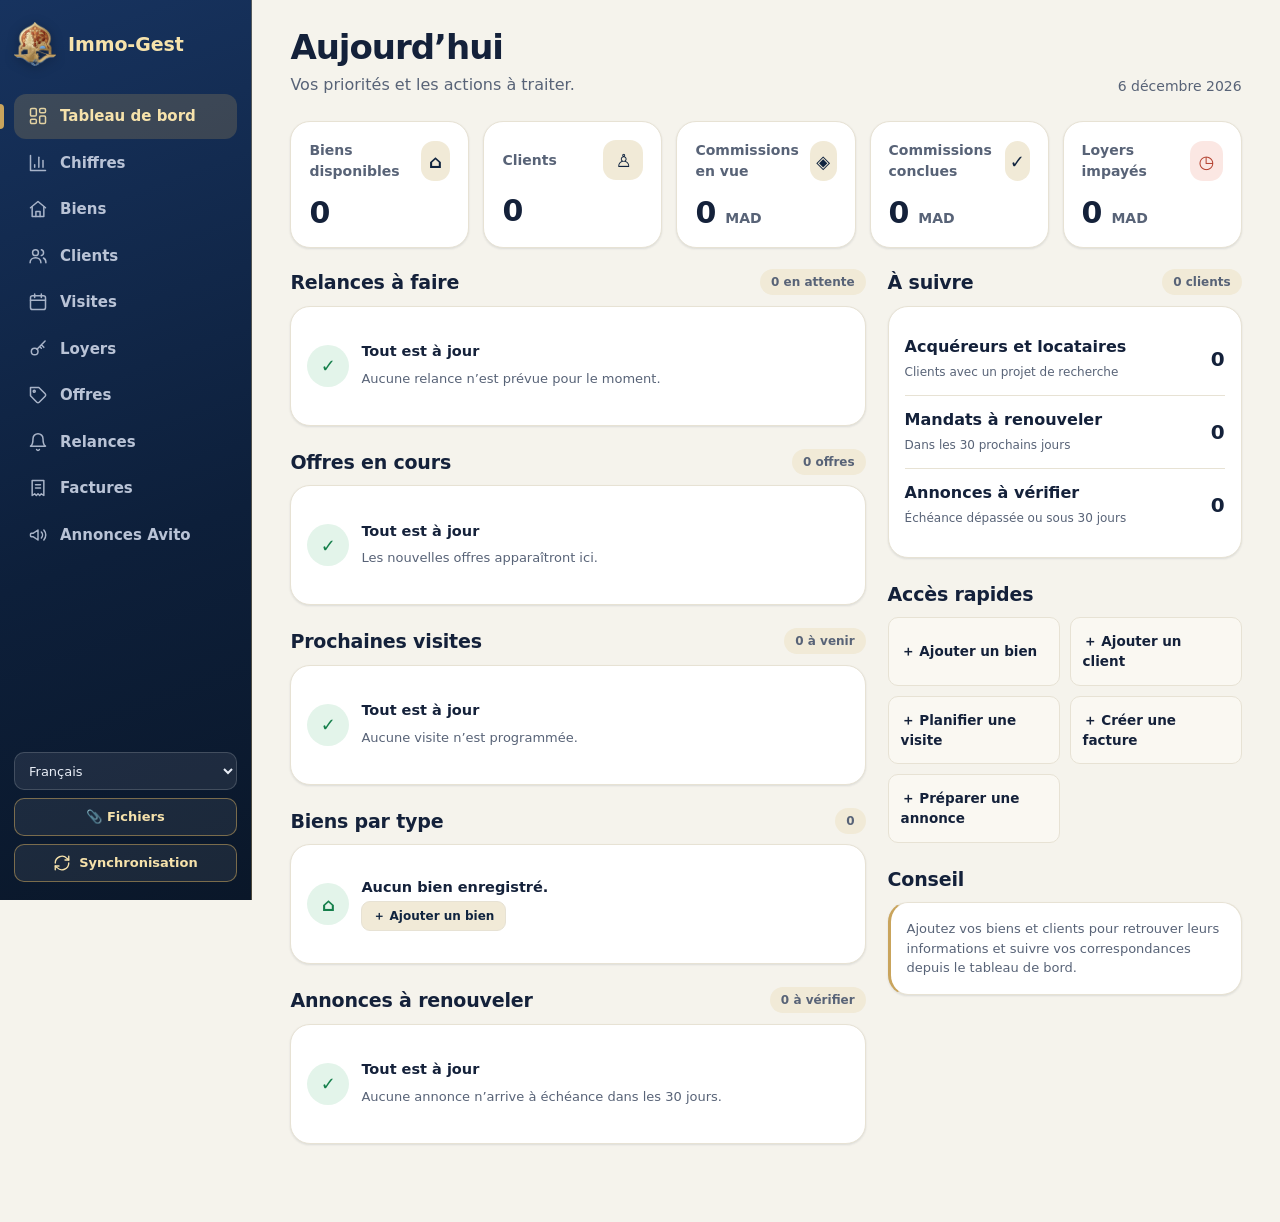
==== commit 7e836ac4: "Add files via upload" ====
--- a/index.html
+++ b/index.html
@@ -57,6 +57,7 @@
 .dash-mini{display:flex;justify-content:space-between;align-items:center;gap:10px;padding:10px 0;border-bottom:1px solid var(--bd)}.dash-mini:last-child{border:0}.dash-mini strong{display:block}.dash-mini span{font-size:12px;color:var(--mu)}.dash-shortcuts{display:grid;grid-template-columns:1fr 1fr;gap:8px}.dash-shortcuts button{background:var(--bg);border:1px solid var(--bd);border-radius:9px;padding:11px;text-align:left;color:var(--tx);cursor:pointer;font-weight:600}.dash-shortcuts button:hover{border-color:var(--am);background:var(--ac2)}.dash-actions{display:flex;gap:6px;flex-wrap:wrap}.dash-action{white-space:nowrap;padding:6px 9px;font-size:12px}.dash-tip{line-height:1.5;color:var(--mu);font-size:13px}
 .dash-property-groups{display:grid;gap:8px}.dash-property-group{background:var(--sf);border:1px solid var(--bd);border-radius:10px;overflow:hidden}.dash-property-group summary{display:flex;justify-content:space-between;align-items:center;gap:10px;padding:12px 14px;cursor:pointer;font-weight:650;list-style:none}.dash-property-group summary::-webkit-details-marker{display:none}.dash-property-group summary::after{content:'＋';color:var(--mu);font-weight:400}.dash-property-group[open] summary::after{content:'−'}.dash-property-group summary:hover{background:var(--ac2)}.dash-property-list{display:grid;border-top:1px solid var(--bd)}.dash-property-item{display:flex;justify-content:space-between;align-items:center;gap:10px;width:100%;padding:10px 14px;border:0;border-bottom:1px solid var(--bd);background:transparent;color:var(--tx);text-align:left;font:inherit;cursor:pointer}.dash-property-item:last-child{border-bottom:0}.dash-property-item:hover,.dash-property-item:focus-visible{background:var(--ac2)}.dash-property-title{font-weight:600}.dash-property-meta{display:block;margin-top:3px;color:var(--mu);font-size:12px}.dash-property-item .tag{flex:none}
 .taxonomy-control{display:grid;grid-template-columns:1fr;gap:6px}.taxonomy-add,.taxonomy-remove{display:flex;gap:6px;align-items:center;flex-wrap:wrap}.taxonomy-add input{flex:1;min-width:0}.taxonomy-add button{flex:none}.taxonomy-add button:disabled,.taxonomy-remove button:disabled{opacity:.5;cursor:not-allowed}.taxonomy-remove .note{margin:0}
+.role-control{border:1px solid var(--bd);border-radius:8px;padding:8px 10px;display:flex;gap:12px;flex-wrap:wrap}.role-option{display:flex;align-items:center;gap:5px;margin:0;color:var(--tx)}.role-option input{width:auto}
 #langSel{width:auto;min-width:118px}
 html[dir="rtl"] body{direction:rtl}
 html[dir="rtl"] th,html[dir="rtl"] td{text-align:right}
@@ -65,6 +66,9 @@
 @media(max-width:850px){.dash-stats{grid-template-columns:repeat(3,minmax(0,1fr))}.dash-layout{grid-template-columns:1fr}}
 @media(max-width:560px){.dash-welcome{align-items:flex-start;flex-direction:column}.dash-stats{grid-template-columns:repeat(2,minmax(0,1fr));gap:8px}.dash-stat{padding:12px;min-height:100px}.dash-stat-value{font-size:23px}.dash-shortcuts{grid-template-columns:1fr 1fr}}
 </style>
+<link rel="stylesheet" href="design.css">
+<link rel="stylesheet" href="design-v2.css">
+<link rel="stylesheet" href="typo.css">
 </head>
 <body>
 <header>
@@ -92,9 +96,12 @@
 
 <script>
 const ST=['Disponible','Sous offre','Vendu / loué'];
+const CLIENT_ROLES=['Acquéreur','Locataire','Propriétaire'];
+const CLIENT_SEARCH_FIELDS=['type_rech','sous_type_rech','budget','surfmin','villes_rech','zone'];
+const clientHasRole=(client,role)=>(Array.isArray(client?.role)?client.role:[client?.role]).includes(role);
 const E={
 biens:{l:'Biens',s:'bien',f:[['titre','Titre','text'],['type','Type','type_bien'],['sous_type','Sous-type','sous_type','type'],['trans','Transaction','sel',['Vente','Location']],['prix','Prix (MAD)','number'],['surf','Surface (m²)','number'],['ville','Ville','text'],['adr','Adresse','text'],['proprio','Propriétaire','ref','clients'],['statut','Statut','sel',ST],['mandat','Mandat','sel',['Aucun','Simple','Exclusif']],['mfin','Fin du mandat','date'],['taux','Commission (%)','number'],['desc','Description (pour la fiche)','area']],c:['titre','ville','trans','prix','mandat','statut'],files:1,lab:r=>r.titre},
-clients:{l:'Clients',s:'client',f:[['nom','Nom','text'],['tel','Téléphone','text'],['mail','E-mail','text'],['role','Rôle','sel',['Acquéreur','Locataire','Propriétaire']],['type_rech','Type de bien recherché','type_bien_recherche'],['sous_type_rech','Sous-type recherché','sous_type','type_rech'],['budget','Budget maximum (MAD)','number'],['surfmin','Surface minimale (m²)','number'],['villes_rech','Ville(s) recherchée(s)','repeat'],['zone','Zone(s) recherchée(s)','repeat'],['notes','Notes','area']],c:['nom','tel','role'],files:1,lab:r=>r.nom},
+clients:{l:'Clients',s:'client',f:[['nom','Nom','text'],['tel','Téléphone','text'],['mail','E-mail','text'],['role','Rôle','roles',['Acquéreur','Locataire','Propriétaire']],['type_rech','Type de bien recherché','type_bien_recherche'],['sous_type_rech','Sous-type recherché','sous_type','type_rech'],['budget','Budget maximum (MAD)','number'],['surfmin','Surface minimale (m²)','number'],['villes_rech','Ville(s) recherchée(s)','repeat'],['zone','Zone(s) recherchée(s)','repeat'],['notes','Notes','area']],c:['nom','tel','role'],files:1,lab:r=>r.nom},
 visites:{l:'Visites',s:'visite',f:[['date','Date et heure','datetime-local'],['bien','Bien','ref','biens'],['client','Client','ref','clients'],['statut','Statut','sel',['Prévue','Faite','Annulée']],['notes','Notes','area']],c:['date','bien','client','statut'],lab:r=>r.date},
 loyers:{l:'Loyers',s:'loyer',f:[['bien','Bien','ref','biens'],['loc','Locataire','ref','clients'],['mois','Mois','month'],['montant','Montant (MAD)','number'],['statut','Statut','sel',['Payé','En attente','Impayé']]],c:['mois','bien','loc','montant','statut'],lab:r=>r.mois},
 offres:{l:'Offres',s:'offre',f:[['bien','Bien','ref','biens'],['client','Acquéreur / locataire','ref','clients'],['date','Date','date'],['montant','Montant proposé (MAD)','number'],['statut','Statut','sel',['En cours','Contre-offre','Acceptée','Refusée']],['notes','Notes de négociation','area']],c:['date','bien','client','montant','statut'],lab:r=>r.date},
@@ -136,6 +143,8 @@
 });
 Object.assign(LANGS.en,{"Enregistrez d'abord la fiche, puis rouvrez-la pour ajouter des fichiers.":'Save the record first, then reopen it to add files.',"Configurez d'abord la Synchronisation.":'Configure Sync first.',"Renseignez d'abord vos mentions légales (nom, ICE…).":'Enter your legal information first (name, ICE…).',"Choisissez d'abord un client dans la fiche.":'Choose a client in the record first.'});
 Object.assign(LANGS.ar,{"Enregistrez d'abord la fiche, puis rouvrez-la pour ajouter des fichiers.":'احفظ السجل أولاً، ثم افتحه مجدداً لإضافة الملفات.',"Configurez d'abord la Synchronisation.":'قم بإعداد المزامنة أولاً.',"Renseignez d'abord vos mentions légales (nom, ICE…).":'أدخل معلوماتك القانونية أولاً (الاسم، ICE…).',"Choisissez d'abord un client dans la fiche.":'اختر عميلاً من السجل أولاً.'});
+Object.assign(LANGS.en,{"Créer ou retrouver le propriétaire par son nom":'Create or find the owner by name','Nom complet du propriétaire':"Owner's full name",'Enregistrez le bien pour ouvrir sa fiche client et compléter ses informations.':'Save the property to open the client record and complete their information.','Les informations du bien et du mandat se complètent dans la fiche du bien associée.':'Property and listing-agreement details are entered in the linked property record.','Plusieurs clients portent ce nom. Sélectionnez le propriétaire existant dans la liste.':'Several clients have this name. Clear the entered name and select the correct owner from the list.'});
+Object.assign(LANGS.ar,{"Créer ou retrouver le propriétaire par son nom":'إنشاء المالك أو العثور عليه بالاسم','Nom complet du propriétaire':'الاسم الكامل للمالك','Enregistrez le bien pour ouvrir sa fiche client et compléter ses informations.':'احفظ العقار لفتح سجل العميل واستكمال بياناته.','Les informations du bien et du mandat se complètent dans la fiche du bien associée.':'تُستكمل معلومات العقار والتفويض في سجل العقار المرتبط.','Plusieurs clients portent ce nom. Sélectionnez le propriétaire existant dans la liste.':'يوجد عدة عملاء بهذا الاسم. امسح الاسم المدخل واختر المالك الصحيح من القائمة.'});
 Object.assign(LANGS.en,{"Jeton d'accès personnel":'Personal access token'});
 Object.assign(LANGS.ar,{"Jeton d'accès personnel":'رمز الوصول الشخصي'});
 Object.assign(LANGS.en,{"J'ai un bien qui pourrait vous intéresser :":'I have a property you may be interested in:',"Souhaitez-vous le visiter ?":'Would you like to view it?','Un peu au-dessus du budget':'Slightly over budget','Zone à vérifier':'Area to check','Acquéreurs à appeler':'Buyers to contact','Aucune correspondance pour l’instant. Complétez le budget, le type et la zone dans les fiches clients.':'No matches yet. Complete budget, type, and area in client records.',"Aucune correspondance pour l'instant. Complétez le budget, le type et la zone dans les fiches clients.":'No matches yet. Complete budget, type, and area in client records.',"Aucune correspondance pour l'instant.":'No matches yet.','Budget':'Budget'});
@@ -207,6 +216,7 @@
 function save(){localStorage.setItem('agence_data',JSON.stringify(D));if(C.token&&C.repo){localStorage.setItem('agence_pending','1');clearTimeout(timer);status('Modifié…');timer=setTimeout(syncNow,2500)}}
 function status(t){$('#st').textContent=t}
 function show(k,e,v){const f=e.f.find(x=>x[0]===k);if(f[2]==='ref'){const r=D[f[3]].find(x=>x.id===v);return r?userText(E[f[3]].lab(r)):''}
+if(k==='role')return(Array.isArray(v)?v:v?[v]:[]).map(x=>`<span class="tag">${esc(x)}</span>`).join(' ');
 if(k==='statut'||k==='role'){const c=['Impayé','Annulée','Refusée','Expirée'].includes(v)?'r':['En attente','Sous offre','Contre-offre','À faire','À payer','Brouillon','À publier'].includes(v)?'a':'';return`<span class="tag ${c}">${esc(v)}</span>`}
 if(k==='prix'||k==='montant')return fmt(v);if(k==='date'&&v)return userText(v.replace('T',' '));if(f[2]==='sel')return esc(v??'');if(f[2]==='type_bien'||f[2]==='type_bien_recherche')return DEFAULT_TYPES_BIENS.includes(v)||v==='Indifférent'?esc(v):userText(v);if(f[2]==='sous_type')return v==='Indifférent'?esc(v):userText(v);return userText(v)}
 function typeInput(k,value,searchable){const options=[...(searchable?['Indifférent']:[]),...D.types_biens],selected=value||(searchable?'Indifférent':D.types_biens[0]||'');
@@ -217,6 +227,10 @@
 function repeatInput(k,value,placeholder){const values=String(value||'').split(/[,;\/]+/).map(x=>x.trim()).filter(Boolean),rows=[...values,''];
 return`<div class="repeat-control" data-repeat-control="${k}">${rows.map(x=>repeatRow(k,x,placeholder,rows.length===1)).join('')}<button type="button" class="btn sec" data-repeat-add="${k}" data-placeholder="${esc(placeholder)}">＋ Ajouter une autre</button></div>`}
 function repeatValue(form,k){return[...form.querySelectorAll(`[data-repeat-entry="${k}"]`)].map(x=>x.value.trim()).filter(Boolean).join(', ')}
+function rolesInput(value){const selected=Array.isArray(value)?value:value?[value]:[];return`<div class="role-control" role="group" aria-label="Rôle">${CLIENT_ROLES.map(role=>`<label class="role-option"><input type="checkbox" name="role" value="${role}" ${selected.includes(role)?'checked':''}>${role}</label>`).join('')}</div>`}
+function updateClientFields(form){const roles=[...form.querySelectorAll('[name="role"]:checked')].map(input=>input.value),search=roles.includes('Acquéreur')||roles.includes('Locataire');
+form.querySelectorAll('[data-client-search-field]').forEach(field=>field.hidden=!search);
+const ownerNote=form.querySelector('[data-owner-note]');if(ownerNote)ownerNote.hidden=!roles.includes('Propriétaire')}
 function bindRepeat(form){form.addEventListener('click',ev=>{const add=ev.target.closest('[data-repeat-add]'),remove=ev.target.closest('[data-repeat-remove]');
 if(add){const control=add.closest('[data-repeat-control]');control.querySelectorAll('[data-repeat-remove]').forEach(x=>x.disabled=false);add.insertAdjacentHTML('beforebegin',repeatRow(add.dataset.repeatAdd,'',add.dataset.placeholder,false));return}
 if(remove){const control=remove.closest('[data-repeat-control]'),rows=control.querySelectorAll('.repeat-row');if(rows.length===1){rows[0].querySelector('input').value='';return}
@@ -258,14 +272,15 @@
 $('#frm').innerHTML=`<h2 style="margin:0">${formTitle}</h2>`+e.f.map(([k,l,t,o])=>{const v=esc(r[k]??'');let i;
 if(t==='type_bien')i=typeInput(k,r[k],false);
 else if(t==='type_bien_recherche')i=typeInput(k,r[k],true);
+else if(t==='roles')i=rolesInput(r[k]);
 else if(t==='sous_type')i=subtypeInput(k,o,r[k],tab==='clients',r[o]);
 else if(t==='repeat')i=repeatInput(k,r[k],k==='villes_rech'?'Ville recherchée':'Quartier ou zone');
 else if(t==='sel')i=`<select name="${k}">${o.map(x=>`<option ${r[k]===x?'selected':''}>${x}</option>`).join('')}</select>`;
 else if(t==='ref')i=`<select name="${k}"><option value="">—</option>${D[o].map(x=>`<option value="${x.id}" ${r[k]===x.id?'selected':''}>${esc(E[o].lab(x))}</option>`).join('')}</select>`;
 else if(t==='area')i=`<textarea name="${k}" rows="3">${v}</textarea>`;
-else i=`<input name="${k}" type="${t}" value="${v}">`;return`<label>${l}</label>${i}`}).join('')+(e.files&&id?`<label>Fichiers (photos, vidéos, documents)</label><div id="fl"></div><input type="file" id="fup" multiple accept="image/*,video/*,.pdf,.doc,.docx,.xls,.xlsx" style="margin-top:8px">`:e.files?`<p class="note">Enregistrez d'abord la fiche, puis rouvrez-la pour ajouter des fichiers.</p>`:'')+(tab==='annonces'?`<p class="note">Les photos se gèrent dans la fiche du bien associée. La publication sur Avito reste manuelle.</p>`:'')+`<div class="row">${id?'<button type="button" class="btn del" id="del">Supprimer</button>':''}${tab==='loyers'&&id?'<button type="button" class="btn sec" id="bq">Quittance</button>':''}${tab==='biens'&&id?'<button type="button" class="btn sec" id="bf">Fiche</button><button type="button" class="btn sec" id="ba">Annonce</button><button type="button" class="btn sec" id="bav">Suivre sur Avito</button>':''}${tab==='annonces'?'<button type="button" class="btn sec" id="genAd">Générer depuis le bien</button><button type="button" class="btn sec" id="copyAd">Copier le texte</button>':''}${(tab==='clients'||tab==='visites'||tab==='relances')&&id?'<button type="button" class="btn sec" id="bw">WhatsApp</button>':''}${tab==='clients'&&id?'<button type="button" class="btn sec" id="bc">Appeler</button><button type="button" class="btn sec" id="bmc">Biens</button>':''}${tab==='biens'&&id?'<button type="button" class="btn sec" id="bmb">Acquéreurs</button><button type="button" class="btn sec" id="bfa">Facturer</button>':''}${tab==='factures'&&id?'<button type="button" class="btn sec" id="bd1">Facture</button><button type="button" class="btn sec" id="bd2">Reçu</button>':''}<button type="button" class="btn sec" id="cx">Annuler</button><button class="btn" value="ok">Enregistrer</button></div>`;
-bindTaxonomy($('#frm'));bindRepeat($('#frm'));$('#dlg').showModal();if(e.files&&id){renderFiles(r);$('#fup').onchange=async ev=>{for(const f of ev.target.files)await upFile(r,f);ev.target.value='';renderFiles(r)}}$('#cx').onclick=()=>$('#dlg').close();if(tab==='loyers'&&id)$('#bq').onclick=()=>{const fd=new FormData($('#frm'));e.f.forEach(([k])=>r[k]=fd.get(k));save();$('#dlg').close();render();quittance(r)};if(tab==='biens'&&id)$('#bf').onclick=()=>{const fd=new FormData($('#frm'));e.f.forEach(([k])=>r[k]=fd.get(k));save();$('#dlg').close();render();fiche(r)};
-if(id){const cur=()=>{const fd=new FormData($('#frm'));const o={...r};e.f.forEach(([k,,t])=>o[k]=t==='repeat'?repeatValue($('#frm'),k):fd.get(k));return o};
+else i=`<input name="${k}" type="${t}" value="${v}">`;const field=`<label>${l}</label>${i}${tab==='biens'&&k==='proprio'?`<label>Créer ou retrouver le propriétaire par son nom</label><input id="newOwnerName" type="text" placeholder="Nom complet du propriétaire"><p class="note">Enregistrez le bien pour ouvrir sa fiche client et compléter ses informations.</p>`:''}`;return tab==='clients'&&CLIENT_SEARCH_FIELDS.includes(k)?`<div data-client-search-field>${field}</div>`:field}).join('')+(tab==='clients'?`<p class="note" data-owner-note hidden>Les informations du bien et du mandat se complètent dans la fiche du bien associée.</p>`:'')+(e.files&&id?`<label>Fichiers (photos, vidéos, documents)</label><div id="fl"></div><input type="file" id="fup" multiple accept="image/*,video/*,.pdf,.doc,.docx,.xls,.xlsx" style="margin-top:8px">`:e.files?`<p class="note">Enregistrez d'abord la fiche, puis rouvrez-la pour ajouter des fichiers.</p>`:'')+(tab==='annonces'?`<p class="note">Les photos se gèrent dans la fiche du bien associée. La publication sur Avito reste manuelle.</p>`:'')+`<div class="row">${id?'<button type="button" class="btn del" id="del">Supprimer</button>':''}${tab==='loyers'&&id?'<button type="button" class="btn sec" id="bq">Quittance</button>':''}${tab==='biens'&&id?'<button type="button" class="btn sec" id="bf">Fiche</button><button type="button" class="btn sec" id="ba">Annonce</button><button type="button" class="btn sec" id="bav">Suivre sur Avito</button>':''}${tab==='annonces'?'<button type="button" class="btn sec" id="genAd">Générer depuis le bien</button><button type="button" class="btn sec" id="copyAd">Copier le texte</button>':''}${(tab==='clients'||tab==='visites'||tab==='relances')&&id?'<button type="button" class="btn sec" id="bw">WhatsApp</button>':''}${tab==='clients'&&id?'<button type="button" class="btn sec" id="bc">Appeler</button><button type="button" class="btn sec" id="bmc">Biens</button>':''}${tab==='biens'&&id?'<button type="button" class="btn sec" id="bmb">Acquéreurs</button><button type="button" class="btn sec" id="bfa">Facturer</button>':''}${tab==='factures'&&id?'<button type="button" class="btn sec" id="bd1">Facture</button><button type="button" class="btn sec" id="bd2">Reçu</button>':''}<button type="button" class="btn sec" id="cx">Annuler</button><button class="btn" value="ok">Enregistrer</button></div>`;
+bindTaxonomy($('#frm'));bindRepeat($('#frm'));if(tab==='clients'){updateClientFields($('#frm'));$('#frm').addEventListener('change',ev=>{if(ev.target.name==='role')updateClientFields($('#frm'))})}$('#dlg').showModal();if(e.files&&id){renderFiles(r);$('#fup').onchange=async ev=>{for(const f of ev.target.files)await upFile(r,f);ev.target.value='';renderFiles(r)}}$('#cx').onclick=()=>$('#dlg').close();if(tab==='loyers'&&id)$('#bq').onclick=()=>{const fd=new FormData($('#frm'));e.f.forEach(([k])=>r[k]=fd.get(k));save();$('#dlg').close();render();quittance(r)};if(tab==='biens'&&id)$('#bf').onclick=()=>{const fd=new FormData($('#frm'));e.f.forEach(([k])=>r[k]=fd.get(k));save();$('#dlg').close();render();fiche(r)};
+if(id){const cur=()=>{const fd=new FormData($('#frm'));const o={...r};e.f.forEach(([k,,t])=>o[k]=t==='repeat'?repeatValue($('#frm'),k):t==='roles'?fd.getAll(k):fd.get(k));return o};
 if(tab==='biens')$('#ba').onclick=()=>{Object.assign(r,cur());save();$('#dlg').close();render();annonce(r)};
 if(tab==='biens')$('#bav').onclick=()=>{Object.assign(r,cur());save();let a=D.annonces.find(x=>x.bien===r.id&&['Brouillon','À publier','En ligne'].includes(x.statut));if(!a){a=makeAnnonce(r);D.annonces.push(a);save()}$('#dlg').close();tab='annonces';render();edit(a.id)};
 if($('#bw'))$('#bw').onclick=()=>waFor(tab,cur());
@@ -280,7 +295,10 @@
 $('#genAd').onclick=()=>{const b=D.biens.find(x=>x.id===$('#frm').elements.bien.value);if(!b){alert('Choisissez un bien avant de générer le texte.');return}if((title.value||text.value)&&!confirm('Remplacer le titre et le texte actuels par les informations du bien ?'))return;title.value=annonceTitle(b);text.value=annonceTxt(b,prof())};
 $('#copyAd').onclick=async()=>{if(!text.value.trim()){alert('Le texte de l’annonce est vide.');return}try{await navigator.clipboard.writeText(text.value);status('Texte copié')}catch(e){text.select();if(document.execCommand('copy'))status('Texte copié');else alert('Copie impossible dans ce navigateur. Sélectionnez le texte et copiez-le manuellement.')}}}
 if(id)$('#del').onclick=()=>{if(confirm('Supprimer cet élément ?')){D[tab]=D[tab].filter(x=>x.id!==id);save();$('#dlg').close();render()}};
-$('#frm').onsubmit=ev=>{const fd=new FormData($('#frm'));const o=id?r:{id:uid()};e.f.forEach(([k,,t])=>o[k]=t==='repeat'?repeatValue($('#frm'),k):fd.get(k));if(tab==='annonces'&&!o.bien){ev.preventDefault();alert('Choisissez un bien pour cette annonce.');return}if(!id)D[tab].push(o);save();render()}}
+$('#frm').onsubmit=ev=>{const fd=new FormData($('#frm'));const o=id?r:{id:uid()};e.f.forEach(([k,,t])=>o[k]=t==='repeat'?repeatValue($('#frm'),k):t==='roles'?fd.getAll(k):fd.get(k));if(tab==='annonces'&&!o.bien){ev.preventDefault();alert('Choisissez un bien pour cette annonce.');return}
+let ownerToComplete=null;if(tab==='biens'){const name=$('#newOwnerName')?.value.trim();if(name){const sameName=D.clients.filter(c=>String(c.nom||'').trim().toLocaleLowerCase()===name.toLocaleLowerCase());if(sameName.length>1){ev.preventDefault();alert('Plusieurs clients portent ce nom. Sélectionnez le propriétaire existant dans la liste.');return}
+const owner=sameName[0]||{id:uid(),nom:name,role:[]};if(!sameName.length)D.clients.push(owner);if(!Array.isArray(owner.role))owner.role=owner.role?[owner.role]:[];if(!owner.role.includes('Propriétaire'))owner.role.push('Propriétaire');o.proprio=owner.id;ownerToComplete=owner}}
+if(!id)D[tab].push(o);save();if(ownerToComplete){ev.preventDefault();$('#dlg').close();tab='clients';render();edit(ownerToComplete.id);return}render()}}
 document.addEventListener('click',ev=>{const t=ev.target.closest('[data-t]');if(t){tab=t.dataset.t;F={q:'',a:'',b:'',city:'',type:'',pmin:'',pmax:''};render();return}
 const tr=ev.target.closest('tbody tr[data-id]');if(tr)edit(tr.dataset.id)});
 
@@ -357,7 +375,7 @@
 const LOGO="[data-uri]";
 const nz=s=>String(s||'').normalize('NFD').replace(/[\u0300-\u036f]/g,'').toLowerCase();
 const today=()=>new Date(Date.now()-new Date().getTimezoneOffset()*6e4).toISOString().slice(0,10);
-function score(c,b){if(c.role!=='Acquéreur'&&c.role!=='Locataire')return null;if(b.statut&&b.statut!=='Disponible')return null;if((c.role==='Acquéreur')!==(b.trans==='Vente'))return null;
+function score(c,b){if(!clientHasRole(c,'Acquéreur')&&!clientHasRole(c,'Locataire'))return null;if(b.statut&&b.statut!=='Disponible')return null;if(b.trans==='Vente'&&!clientHasRole(c,'Acquéreur')||b.trans==='Location'&&!clientHasRole(c,'Locataire'))return null;
 const notes=[],criteria=[];if(c.type_rech&&c.type_rech!=='Indifférent'&&c.type_rech!==b.type)return null;
 if(c.sous_type_rech&&c.sous_type_rech!=='Indifférent'&&c.sous_type_rech!==b.sous_type)return null;
 const add=(weight,score,note)=>{criteria.push({weight,score});if(note)notes.push(note)},number=value=>value!==''&&value!=null&&Number.isFinite(Number(value))?Number(value):null;
@@ -447,6 +465,7 @@
 D.types_biens=[...new Set([...DEFAULT_TYPES_BIENS,...savedTypes,...usedTypes].filter(x=>typeof x==='string'&&x.trim()))];
 D.sous_types_biens=D.sous_types_biens&&typeof D.sous_types_biens==='object'&&!Array.isArray(D.sous_types_biens)?D.sous_types_biens:{};
 D.types_biens.forEach(type=>{const values=Array.isArray(D.sous_types_biens[type])?D.sous_types_biens[type]:[];D.sous_types_biens[type]=[...new Set(values.filter(x=>typeof x==='string'&&x.trim()))]});
+D.clients.forEach(c=>{if(c)c.role=[...new Set((Array.isArray(c.role)?c.role:c.role?[c.role]:[]).filter(role=>CLIENT_ROLES.includes(role)))]});
 D.biens.forEach(b=>{if(b&&b.type&&b.sous_type&&!D.sous_types_biens[b.type].includes(b.sous_type))D.sous_types_biens[b.type].push(b.sous_type)});
 D.clients.forEach(c=>{if(c&&c.type_rech&&c.type_rech!=='Indifférent'&&c.sous_type_rech&&!D.sous_types_biens[c.type_rech].includes(c.sous_type_rech))D.sous_types_biens[c.type_rech].push(c.sous_type_rech)})}norm();
 function dash(m){const localNow=new Date(Date.now()-new Date().getTimezoneOffset()*6e4).toISOString(),day=localNow.slice(0,10),limit=new Date(Date.now()+30*864e5).toISOString().slice(0,10);
@@ -454,7 +473,7 @@
 const expected=D.biens.filter(b=>!finished(b)).reduce((sum,b)=>sum+commission(b),0),closed=D.biens.filter(finished).reduce((sum,b)=>sum+commission(b),0),unpaid=D.loyers.filter(l=>l.statut==='Impayé').reduce((sum,l)=>sum+Number(l.montant||0),0);
 const reminders=D.relances.filter(r=>r.statut==='À faire'&&r.date&&r.date<=day).sort((a,b)=>a.date<b.date?-1:1),offers=D.offres.filter(o=>['En cours','Contre-offre'].includes(o.statut));
 const visits=D.visites.filter(v=>v.statut==='Prévue'&&v.date>=localNow).sort((a,b)=>a.date<b.date?-1:1).slice(0,5),mandates=D.biens.filter(b=>b.mandat&&b.mandat!=='Aucun'&&b.mfin&&b.mfin<=limit&&!finished(b)).sort((a,b)=>a.mfin<b.mfin?-1:1);
-const clientsToFollow=D.clients.filter(c=>c.role==='Acquéreur'||c.role==='Locataire').length,adsToRenew=D.annonces.filter(a=>a.statut==='En ligne'&&a.expire_le&&a.expire_le<=limit).sort((a,b)=>a.expire_le<b.expire_le?-1:1);
+const clientsToFollow=D.clients.filter(c=>clientHasRole(c,'Acquéreur')||clientHasRole(c,'Locataire')).length,adsToRenew=D.annonces.filter(a=>a.statut==='En ligne'&&a.expire_le&&a.expire_le<=limit).sort((a,b)=>a.expire_le<b.expire_le?-1:1);
 const card=(label,value,unit,icon)=>`<article class="dash-stat"><div class="dash-stat-top"><span>${label}</span><span class="dash-icon">${icon}</span></div><div class="dash-stat-value">${value}${unit?` <span class="dash-stat-unit">${unit}</span>`:''}</div></article>`;
 const empty=(icon,title,text)=>`<div class="dash-panel"><div class="dash-empty"><div class="dash-empty-icon">${icon}</div><div><strong>${title}</strong><span>${text}</span></div></div></div>`;
 const rows=(items,renderRow,message)=>items.length?`<div class="tw"><table class="dash-table"><tbody>${items.map(renderRow).join('')}</tbody></table></div>`:empty('✓','Tout est à jour',message);
@@ -537,5 +556,6 @@
 document.addEventListener('visibilitychange',()=>{if(document.visibilityState==='visible')syncNow()});
 if(C.token&&C.repo){if(localStorage.getItem('agence_pending'))status('Synchronisation en attente…');setTimeout(syncNow,400);setInterval(syncNow,60000)}
 </script>
+<script src="partage.js"></script>
 </body>
 </html>
--- a/design.css
+++ b/design.css
@@ -0,0 +1,292 @@
+/* =====================================================================
+   Immo-Gest — design moderne
+   Se superpose au style existant : pour revenir à l'ancien aspect, supprimez ce fichier.
+   ===================================================================== */
+
+:root{
+  --bg:#f5f3ec;--sf:#ffffff;--sf2:#faf8f2;--tx:#14213a;--mu:#667085;--bd:#e7e2d4;
+  --ac:#10243F;--ac2:#f1ead7;--on:#ffffff;
+  --gold:#C9A45C;--gold-d:#9a7424;
+  --ok:#157f4b;--ok-bg:#e3f4ea;--warn:#9a6a10;--warn-bg:#fbf0d8;--bad:#b3402f;--bad-bg:#fbe7e3;
+  --rd:#b3402f;--am:#9a6a10;
+  --r:14px;--r-lg:20px;
+  --sh1:0 1px 2px rgba(16,36,63,.06),0 1px 3px rgba(16,36,63,.05);
+  --sh2:0 10px 28px rgba(16,36,63,.12);
+  --sh3:0 28px 70px rgba(8,16,32,.38);
+  --ring:rgba(201,164,92,.45);
+  --side:252px;
+  --font:ui-sans-serif,system-ui,-apple-system,"Segoe UI",Roboto,"Noto Sans","Noto Naskh Arabic",Arial,sans-serif;
+  --ease:cubic-bezier(.2,.8,.2,1);
+}
+@media (prefers-color-scheme:dark){
+  :root{
+    --bg:#0a1120;--sf:#121c30;--sf2:#17233a;--tx:#e8edf6;--mu:#98a7c1;--bd:#243350;
+    --ac:#C9A45C;--ac2:#1c2a45;--on:#10243F;
+    --ok:#4cc38a;--ok-bg:#12301f;--warn:#e3b455;--warn-bg:#3a2d10;--bad:#f2917f;--bad-bg:#3b1b16;
+    --rd:#f2917f;--am:#e3b455;
+    --sh1:0 1px 2px rgba(0,0,0,.45);--sh2:0 10px 28px rgba(0,0,0,.4);--ring:rgba(201,164,92,.5);
+  }
+}
+
+/* ---------- Base ---------- */
+html{-webkit-text-size-adjust:100%;scroll-behavior:smooth}
+body{font-family:var(--font);font-size:15px;line-height:1.5;background:var(--bg);color:var(--tx);
+  -webkit-font-smoothing:antialiased;-webkit-tap-highlight-color:transparent;text-rendering:optimizeLegibility}
+::selection{background:var(--gold);color:#10243F}
+h1,h2,h3{font-family:var(--font)}
+a{color:var(--gold-d)}
+@media (prefers-color-scheme:dark){a{color:var(--gold)}}
+*{scrollbar-width:thin;scrollbar-color:rgba(120,130,150,.45) transparent}
+button,[role=button],select,summary{cursor:pointer}
+:focus-visible{outline:2px solid var(--gold);outline-offset:2px}
+
+main{max-width:1180px;margin:0 auto;padding:28px clamp(16px,3vw,40px) 56px;animation:fadeIn .28s var(--ease)}
+main>*{animation:fadeIn .28s var(--ease)}
+@keyframes fadeIn{from{opacity:0;transform:translateY(6px)}to{opacity:1;transform:none}}
+
+/* ---------- En-tête / menu ---------- */
+header{border:0;box-shadow:none;padding:12px 18px;
+  background:linear-gradient(160deg,#17335f 0%,#0d1f3a 60%,#0a1729 100%);border-bottom:2px solid var(--gold)}
+header .lg{height:40px;width:auto;object-fit:contain;filter:drop-shadow(0 2px 6px rgba(0,0,0,.3))}
+header h1{font-size:19px;font-weight:800;letter-spacing:-.01em;color:#f6e2ab;margin:0}
+header #st{font-size:12px;color:#9fb0cc;min-height:16px}
+header #st:empty{display:none}
+header #langSel{background:rgba(255,255,255,.08);color:#e8edf6;border:1px solid rgba(255,255,255,.16);border-radius:10px;min-height:38px;padding:6px 10px;font-size:13px;width:auto}
+header #langSel option{color:#10243F;background:#fff}
+header .btn.sec{background:rgba(255,255,255,.07);border:1px solid rgba(201,164,92,.55);color:#f6e2ab;min-height:38px;padding:0 14px;font-size:13px;box-shadow:none}
+header .btn.sec:hover{background:rgba(201,164,92,.18)}
+header .btn.sec::before{content:"";width:18px;height:18px;flex:none;background:currentColor;-webkit-mask:var(--bic) center/contain no-repeat;mask:var(--bic) center/contain no-repeat}
+#bSync{--bic:url("data:image/svg+xml,%3Csvg xmlns='http://www.w3.org/2000/svg' viewBox='0 0 24 24' fill='none' stroke='black' stroke-width='1.8' stroke-linecap='round' stroke-linejoin='round'%3E%3Cpath d='M21 12a9 9 0 0 1-15.5 6.2L3 16'/%3E%3Cpath d='M3 12A9 9 0 0 1 18.5 5.8L21 8'/%3E%3Cpath d='M21 3v5h-5'/%3E%3Cpath d='M3 21v-5h5'/%3E%3C/svg%3E")}
+#bFiles{--bic:url("data:image/svg+xml,%3Csvg xmlns='http://www.w3.org/2000/svg' viewBox='0 0 24 24' fill='none' stroke='black' stroke-width='1.8' stroke-linecap='round' stroke-linejoin='round'%3E%3Cpath d='m21.4 11.1-9.2 9.2a6 6 0 0 1-8.5-8.5l9.2-9.2a4 4 0 0 1 5.7 5.7l-9.2 9.2a2 2 0 0 1-2.8-2.8l8.5-8.5'/%3E%3C/svg%3E")}
+/* le bouton « 📎 Fichiers » a déjà son émoji : on masque l'icône en double */
+#bFiles::before{display:none}
+
+header nav{display:flex;gap:2px}
+header nav button{display:flex;align-items:center;gap:12px;position:relative;border-radius:12px;padding:10px 12px;
+  color:#b9c3d6;font-weight:500;font-size:14.5px;background:transparent;border:0;text-align:start;white-space:nowrap;
+  transition:background .15s,color .15s}
+header nav button::before{content:"";width:20px;height:20px;flex:none;background:currentColor;
+  -webkit-mask:var(--ic) center/contain no-repeat;mask:var(--ic) center/contain no-repeat;opacity:.9}
+header nav button:hover{background:rgba(255,255,255,.07);color:#fff}
+header nav button.on{background:rgba(201,164,92,.18);color:#f6e2ab;font-weight:700}
+header nav button[data-t="dash"]{--ic:url("data:image/svg+xml,%3Csvg xmlns='http://www.w3.org/2000/svg' viewBox='0 0 24 24' fill='none' stroke='black' stroke-width='1.8' stroke-linecap='round' stroke-linejoin='round'%3E%3Crect x='3' y='3' width='7' height='9' rx='1.5'/%3E%3Crect x='14' y='3' width='7' height='5' rx='1.5'/%3E%3Crect x='14' y='12' width='7' height='9' rx='1.5'/%3E%3Crect x='3' y='16' width='7' height='5' rx='1.5'/%3E%3C/svg%3E")}
+header nav button[data-t="stats"]{--ic:url("data:image/svg+xml,%3Csvg xmlns='http://www.w3.org/2000/svg' viewBox='0 0 24 24' fill='none' stroke='black' stroke-width='1.8' stroke-linecap='round' stroke-linejoin='round'%3E%3Cpath d='M3 3v18h18'/%3E%3Cpath d='M18 17V9'/%3E%3Cpath d='M13 17V5'/%3E%3Cpath d='M8 17v-3'/%3E%3C/svg%3E")}
+header nav button[data-t="biens"]{--ic:url("data:image/svg+xml,%3Csvg xmlns='http://www.w3.org/2000/svg' viewBox='0 0 24 24' fill='none' stroke='black' stroke-width='1.8' stroke-linecap='round' stroke-linejoin='round'%3E%3Cpath d='M3 10.5 12 3l9 7.5'/%3E%3Cpath d='M5 9.5V21h14V9.5'/%3E%3Cpath d='M9.5 21v-6h5v6'/%3E%3C/svg%3E")}
+header nav button[data-t="clients"]{--ic:url("data:image/svg+xml,%3Csvg xmlns='http://www.w3.org/2000/svg' viewBox='0 0 24 24' fill='none' stroke='black' stroke-width='1.8' stroke-linecap='round' stroke-linejoin='round'%3E%3Ccircle cx='9' cy='8' r='3.5'/%3E%3Cpath d='M2.5 20c0-3.6 2.9-6 6.5-6s6.5 2.4 6.5 6'/%3E%3Cpath d='M16 4.6a3.5 3.5 0 0 1 0 6.8'/%3E%3Cpath d='M18.5 14.4c1.8.8 3 2.6 3 5.6'/%3E%3C/svg%3E")}
+header nav button[data-t="visites"]{--ic:url("data:image/svg+xml,%3Csvg xmlns='http://www.w3.org/2000/svg' viewBox='0 0 24 24' fill='none' stroke='black' stroke-width='1.8' stroke-linecap='round' stroke-linejoin='round'%3E%3Crect x='3' y='4.5' width='18' height='16.5' rx='2.5'/%3E%3Cpath d='M3 10h18M8 2.5v4M16 2.5v4'/%3E%3C/svg%3E")}
+header nav button[data-t="loyers"]{--ic:url("data:image/svg+xml,%3Csvg xmlns='http://www.w3.org/2000/svg' viewBox='0 0 24 24' fill='none' stroke='black' stroke-width='1.8' stroke-linecap='round' stroke-linejoin='round'%3E%3Ccircle cx='8' cy='15' r='4'/%3E%3Cpath d='m10.8 12.2 9.7-9.7M16 7l3 3M14 9l2 2'/%3E%3C/svg%3E")}
+header nav button[data-t="offres"]{--ic:url("data:image/svg+xml,%3Csvg xmlns='http://www.w3.org/2000/svg' viewBox='0 0 24 24' fill='none' stroke='black' stroke-width='1.8' stroke-linecap='round' stroke-linejoin='round'%3E%3Cpath d='M20.6 13.4 13.4 20.6a2 2 0 0 1-2.8 0L3 13V3h10l7.6 7.6a2 2 0 0 1 0 2.8Z'/%3E%3Ccircle cx='7.5' cy='7.5' r='1.2'/%3E%3C/svg%3E")}
+header nav button[data-t="relances"]{--ic:url("data:image/svg+xml,%3Csvg xmlns='http://www.w3.org/2000/svg' viewBox='0 0 24 24' fill='none' stroke='black' stroke-width='1.8' stroke-linecap='round' stroke-linejoin='round'%3E%3Cpath d='M6 8a6 6 0 1 1 12 0c0 7 3 9 3 9H3s3-2 3-9'/%3E%3Cpath d='M10.3 21a1.9 1.9 0 0 0 3.4 0'/%3E%3C/svg%3E")}
+header nav button[data-t="factures"]{--ic:url("data:image/svg+xml,%3Csvg xmlns='http://www.w3.org/2000/svg' viewBox='0 0 24 24' fill='none' stroke='black' stroke-width='1.8' stroke-linecap='round' stroke-linejoin='round'%3E%3Cpath d='M5 3h14v18l-3-2-2 2-2-2-2 2-2-2-3 2Z'/%3E%3Cpath d='M9 8h6M9 12h6'/%3E%3C/svg%3E")}
+header nav button[data-t="annonces"]{--ic:url("data:image/svg+xml,%3Csvg xmlns='http://www.w3.org/2000/svg' viewBox='0 0 24 24' fill='none' stroke='black' stroke-width='1.8' stroke-linecap='round' stroke-linejoin='round'%3E%3Cpath d='M3 11v2a1 1 0 0 0 1 1h2l6 4V6L6 10H4a1 1 0 0 0-1 1Z'/%3E%3Cpath d='M16 8.5a5 5 0 0 1 0 7'/%3E%3Cpath d='M19 6a9 9 0 0 1 0 12'/%3E%3C/svg%3E")}
+
+/* ----- Ordinateur : menu latéral ----- */
+@media (min-width:900px){
+  body{padding-inline-start:var(--side)}
+  header{position:fixed;inset-block:0;inset-inline-start:0;width:var(--side);z-index:20;box-sizing:border-box;
+    display:grid;grid-template-columns:44px minmax(0,1fr);grid-template-rows:auto 1fr auto auto auto auto;
+    grid-template-areas:"logo title" "nav nav" "st st" "lang lang" "files files" "sync sync";
+    gap:8px 10px;align-items:center;padding:22px 14px 18px;overflow-y:auto;
+    border-bottom:0;border-inline-end:1px solid rgba(201,164,92,.35)}
+  header .lg{grid-area:logo;height:44px;max-width:44px}
+  header h1{grid-area:title;font-size:20px}
+  header nav{grid-area:nav;flex-direction:column;flex-wrap:nowrap;margin-top:20px;align-self:start;width:100%}
+  header #st{grid-area:st}
+  header #langSel{grid-area:lang;width:100%}
+  header #bFiles{grid-area:files;width:100%}
+  header #bSync{grid-area:sync;width:100%}
+  header nav button.on::after{content:"";position:absolute;inset-inline-start:-14px;top:22%;bottom:22%;width:4px;border-radius:0 4px 4px 0;background:var(--gold)}
+  html[dir="rtl"] header nav button.on::after{border-radius:4px 0 0 4px}
+}
+
+/* ----- Téléphone / tablette : barre du haut + menu en bas ----- */
+@media (max-width:899.98px){
+  header{position:sticky;top:0;z-index:5;display:flex;flex-wrap:wrap;align-items:center;gap:6px 10px;
+    padding:calc(10px + env(safe-area-inset-top)) 14px 10px}
+  header .lg{height:34px}
+  header h1{flex:1;min-width:0;font-size:18px;white-space:nowrap;overflow:hidden;text-overflow:ellipsis}
+  header #st{order:99;flex:1 1 100%;font-size:11.5px;overflow:hidden;text-overflow:ellipsis;white-space:nowrap}
+  header #langSel{min-width:0;width:auto;max-width:104px;min-height:38px;padding-inline:10px 6px}
+  /* boutons en icônes seules */
+  header #bSync{font-size:0;width:40px;min-height:38px;padding:0;gap:0}
+  header #bSync::before{display:block;width:20px;height:20px}
+  header #bFiles{font-size:0;width:40px;min-height:38px;padding:0;gap:0;position:relative}
+  header #bFiles::before{display:block;width:20px;height:20px;--bic:url("data:image/svg+xml,%3Csvg xmlns='http://www.w3.org/2000/svg' viewBox='0 0 24 24' fill='none' stroke='black' stroke-width='1.8' stroke-linecap='round' stroke-linejoin='round'%3E%3Cpath d='m21.4 11.1-9.2 9.2a6 6 0 0 1-8.5-8.5l9.2-9.2a4 4 0 0 1 5.7 5.7l-9.2 9.2a2 2 0 0 1-2.8-2.8l8.5-8.5'/%3E%3C/svg%3E")}
+  header nav{position:fixed;inset-inline:0;bottom:0;z-index:40;flex-wrap:nowrap;overflow-x:auto;gap:2px;
+    padding:6px 8px calc(6px + env(safe-area-inset-bottom));background:var(--sf);
+    border-top:1px solid var(--bd);box-shadow:0 -8px 24px rgba(10,20,40,.10);scrollbar-width:none;scroll-snap-type:x proximity}
+  header nav::-webkit-scrollbar{display:none}
+  header nav button{flex:0 0 auto;flex-direction:column;gap:3px;min-width:68px;padding:7px 8px 6px;border-radius:12px;
+    font-size:11px;font-weight:600;color:var(--mu);scroll-snap-align:center}
+  header nav button::before{width:22px;height:22px}
+  header nav button:hover{background:var(--ac2);color:var(--ac)}
+  header nav button.on{background:var(--ac2);color:var(--ac)}
+  header nav button.on::after{display:none}
+  main{padding:16px 14px calc(150px + env(safe-area-inset-bottom))}
+}
+@media (max-width:380px){header h1{display:none}header .lg{height:32px}}
+
+/* ---------- Boutons ---------- */
+.btn{display:inline-flex;align-items:center;justify-content:center;gap:8px;min-height:42px;padding:0 18px;border-radius:12px;
+  font-family:var(--font);font-size:14px;font-weight:600;letter-spacing:.005em;border:1px solid transparent;
+  background:var(--ac);color:var(--on);box-shadow:0 1px 2px rgba(16,36,63,.25),inset 0 1px 0 rgba(255,255,255,.10);
+  transition:transform .08s,box-shadow .15s,background .15s}
+.btn:hover{box-shadow:var(--sh2)}
+.btn:active{transform:scale(.97)}
+.btn.sec{background:var(--ac2);color:var(--ac);box-shadow:none}
+.btn.sec:hover{box-shadow:inset 0 0 0 1px var(--gold)}
+.btn.del{background:transparent;color:var(--rd);box-shadow:none;min-height:36px;padding:0 12px}
+.btn.del:hover{background:var(--bad-bg);box-shadow:none}
+.btn:disabled{opacity:.5;cursor:not-allowed;transform:none;box-shadow:none}
+.btn.dash-action{min-height:30px;padding:0 11px;font-size:12px;border-radius:9px}
+header .btn{box-shadow:none}
+
+/* ---------- Formulaires ---------- */
+label{font-size:12.5px;font-weight:600;color:var(--mu);margin:14px 0 6px;letter-spacing:.01em;display:block}
+input,select,textarea{font-family:var(--font);font-size:15px;color:var(--tx);background:var(--sf);border:1px solid var(--bd);
+  border-radius:12px;min-height:44px;padding:10px 12px;transition:border-color .15s,box-shadow .15s,background .15s}
+textarea{min-height:92px;line-height:1.5;resize:vertical}
+input::placeholder,textarea::placeholder{color:#98a2b3;opacity:1}
+input:hover,select:hover,textarea:hover{border-color:#cfc7b0}
+input:focus,select:focus,textarea:focus{outline:0;border-color:var(--gold);box-shadow:0 0 0 4px var(--ring)}
+input[type=checkbox],input[type=radio]{width:auto;min-height:0;accent-color:var(--gold);transform:scale(1.15)}
+input[type=file]{padding:8px;min-height:0;background:var(--sf2);border-style:dashed}
+input[type=file]::file-selector-button{font:inherit;font-weight:600;border:0;border-radius:9px;padding:8px 14px;margin-inline-end:12px;background:var(--ac);color:var(--on);cursor:pointer}
+input[type=search]{padding-inline-start:40px;
+  background:var(--sf) url("data:image/svg+xml,%3Csvg xmlns='http://www.w3.org/2000/svg' viewBox='0 0 24 24' fill='none' stroke='%23667085' stroke-width='2' stroke-linecap='round'%3E%3Ccircle cx='11' cy='11' r='7'/%3E%3Cpath d='m20 20-3.5-3.5'/%3E%3C/svg%3E") no-repeat 13px center/18px}
+html[dir="rtl"] input[type=search]{background-position:calc(100% - 13px) center}
+.role-control{border-radius:12px;background:var(--sf);padding:10px 12px}
+.note{font-size:13px;color:var(--mu);line-height:1.5}
+
+/* ---------- Fenêtres ---------- */
+dialog{border:0;border-radius:var(--r-lg);background:var(--sf);color:var(--tx);box-shadow:var(--sh3);padding:22px;
+  animation:pop .2s var(--ease)}
+dialog::backdrop{background:rgba(8,16,32,.55);-webkit-backdrop-filter:blur(5px);backdrop-filter:blur(5px)}
+dialog h2{font-size:20px;letter-spacing:-.015em;font-weight:800}
+@keyframes pop{from{opacity:0;transform:translateY(10px) scale(.97)}to{opacity:1;transform:none}}
+dialog .row{margin:18px 0 0;padding:14px 0 0;gap:8px;border-top:1px solid var(--bd)}
+@supports selector(:has(*)){
+  dialog .row:not(:has(> :nth-child(5))){position:sticky;bottom:-22px;margin:18px -22px -22px;padding:14px 22px;
+    background:var(--sf);box-shadow:0 -14px 16px -10px rgba(16,36,63,.14);z-index:2}
+}
+dialog .row .btn{flex:0 1 auto}
+@media (max-width:640px){
+  dialog[open]{width:100%!important;max-width:100%!important;margin:auto 0 0!important;max-height:92dvh;
+    border-radius:22px 22px 0 0;padding:20px 16px calc(16px + env(safe-area-inset-bottom));animation:sheet .26s var(--ease)}
+  dialog[open] .row{margin:16px 0 0}
+  @supports selector(:has(*)){
+    dialog[open] .row:not(:has(> :nth-child(5))){bottom:calc(-16px - env(safe-area-inset-bottom));margin:16px -16px calc(-16px - env(safe-area-inset-bottom));padding:12px 16px calc(12px + env(safe-area-inset-bottom))}
+  }
+  dialog[open] .row .btn{flex:1 1 auto}
+  dialog[open] .row .btn.del{flex:0 0 auto}
+}
+@keyframes sheet{from{transform:translateY(40px);opacity:.4}to{transform:none;opacity:1}}
+
+/* ---------- Tableaux et listes ---------- */
+.tw{border-radius:var(--r-lg);border:1px solid var(--bd);background:var(--sf);box-shadow:var(--sh1);overflow-x:auto;overflow-y:hidden}
+table{font-size:14.5px}
+th{font-size:11.5px;font-weight:700;text-transform:uppercase;letter-spacing:.07em;color:var(--mu);background:var(--sf2);padding:13px 16px;border-bottom:1px solid var(--bd)}
+td{padding:14px 16px;border-bottom:1px solid var(--bd)}
+html[dir="rtl"] th,html[dir="rtl"] td{text-align:right}
+tbody tr{transition:background .12s}
+tbody tr:hover{background:var(--sf2)}
+tbody tr[data-id]{cursor:pointer}
+.tag{display:inline-flex;align-items:center;gap:6px;padding:3px 11px;border-radius:99px;font-size:12px;font-weight:600;background:var(--ac2);color:var(--ac);white-space:nowrap}
+.tag::before{content:"";width:6px;height:6px;border-radius:50%;background:currentColor;opacity:.75}
+.tag.r{background:var(--bad-bg);color:var(--bad)}
+.tag.a{background:var(--warn-bg);color:var(--warn)}
+.empty{padding:52px 20px;color:var(--mu);text-align:center}
+
+.bar{align-items:center;margin-bottom:16px}
+.bar h2{font-size:26px;font-weight:800;letter-spacing:-.025em}
+#cnt{font-size:13px;font-weight:600;color:var(--mu)}
+.fb{display:flex;flex-wrap:wrap;gap:10px;margin-bottom:16px}
+.fb input,.fb select{flex:1 1 150px;min-width:0;width:auto}
+.fb input[type=search]:first-child{flex:2 1 240px}
+
+/* ---------- Tableau de bord ---------- */
+.dashboard,.dash-layout>*{min-width:0}
+.dash-welcome h2{font-size:clamp(26px,3.4vw,36px);font-weight:800;letter-spacing:-.035em}
+.dash-welcome p,.dash-date{color:var(--mu)}
+.dash-stats{gap:14px}
+.dash-stat,.dash-panel,.kp>div{background:var(--sf);border:1px solid var(--bd);border-radius:var(--r-lg);box-shadow:var(--sh1)}
+.dash-stat{padding:18px;min-height:120px;transition:transform .18s var(--ease),box-shadow .18s var(--ease)}
+.dash-stat:hover{transform:translateY(-3px);box-shadow:var(--sh2)}
+.dash-stat-top{font-size:13px;font-weight:600;color:var(--mu)}
+.dash-icon{width:40px;height:40px;border-radius:13px;font-size:18px;font-weight:700}
+.dash-stat:nth-child(1) .dash-icon{background:rgba(201,164,92,.20);color:#9a7424}
+.dash-stat:nth-child(2) .dash-icon{background:rgba(59,130,246,.14);color:#2f6fd0}
+.dash-stat:nth-child(3) .dash-icon{background:rgba(124,92,214,.14);color:#6c4fc4}
+.dash-stat:nth-child(4) .dash-icon{background:rgba(21,127,75,.14);color:#157f4b}
+.dash-stat:nth-child(5) .dash-icon{background:rgba(179,64,47,.13);color:#b3402f}
+@media (prefers-color-scheme:dark){
+  .dash-stat:nth-child(1) .dash-icon{color:#e3c27f}.dash-stat:nth-child(2) .dash-icon{color:#7aa9f5}
+  .dash-stat:nth-child(3) .dash-icon{color:#b49cf0}.dash-stat:nth-child(4) .dash-icon{color:#4cc38a}.dash-stat:nth-child(5) .dash-icon{color:#f2917f}
+}
+.dash-stat-value{font-size:31px;font-weight:800;letter-spacing:-.03em;font-variant-numeric:tabular-nums;margin-top:14px}
+.dash-stat-unit{font-size:12px;font-weight:600;color:var(--mu);letter-spacing:0}
+.dash-layout{gap:22px}
+.dash-section{margin-bottom:22px}
+.dash-section-title h3{font-size:16px;font-weight:700;letter-spacing:-.01em;margin:0}
+.dash-count:empty{display:none}
+.dash-count{font-size:12px;font-weight:600;color:var(--mu);background:var(--ac2);border-radius:99px;padding:4px 11px}
+.dash-panel{padding:16px}
+.dash-empty-icon{width:42px;height:42px;background:var(--ok-bg);color:var(--ok);font-weight:700}
+.dash-empty strong{font-size:14.5px}
+.dash-mini{padding:12px 0}
+.dash-mini b{font-size:20px;font-variant-numeric:tabular-nums}
+.dash-shortcuts{gap:10px}
+.dash-shortcuts button{background:var(--sf2);border:1px solid var(--bd);border-radius:13px;padding:13px 12px;font-family:var(--font);font-size:13.5px;
+  transition:transform .12s var(--ease),border-color .15s,background .15s}
+.dash-shortcuts button:hover{border-color:var(--gold);background:var(--ac2);transform:translateY(-1px)}
+.dash-property-group{border-radius:var(--r);box-shadow:var(--sh1)}
+.dash-property-group summary{padding:13px 16px}
+.dash-property-item{padding:12px 16px}
+.dash-table td{padding:12px 14px}
+.kp{gap:14px}
+.kp>div{padding:18px}
+.kp b{font-size:28px;font-weight:800;letter-spacing:-.03em;font-variant-numeric:tabular-nums}
+.kp span{font-weight:600}
+
+/* ---------- Téléphone : listes en cartes, bouton Ajouter flottant ---------- */
+@media (max-width:899.98px){
+  .dash-stats{grid-template-columns:repeat(2,minmax(0,1fr));gap:10px}
+  .dash-stat{padding:14px;min-height:108px}
+  .dash-stat-value{font-size:24px}
+  .dash-layout{grid-template-columns:minmax(0,1fr)}
+  main #add{position:fixed;inset-inline-end:16px;bottom:calc(86px + env(safe-area-inset-bottom));z-index:4;
+    min-height:50px;padding:0 20px;border-radius:99px;box-shadow:0 10px 26px rgba(16,36,63,.35)}
+  .bar h2{font-size:22px}
+  .bar{margin-bottom:12px}
+}
+@media (max-width:700px){
+  .dash-table,.dash-table tbody{display:block}
+  .dash-table tr{display:flex;flex-wrap:wrap;align-items:center;gap:4px 12px;padding:12px 14px;border-bottom:1px solid var(--bd)}
+  .dash-table tr:last-child{border:0}
+  .dash-table td{padding:0;border:0}
+
+  #tl{background:transparent;border:0;box-shadow:none;overflow:visible}
+  #tl table,#tl tbody,#tl tr,#tl td{display:block}
+  #tl thead{display:none}
+  #tl tbody tr{background:var(--sf);border:1px solid var(--bd);border-radius:var(--r);padding:12px 14px;margin-bottom:10px;box-shadow:var(--sh1)}
+  #tl tbody tr:active{background:var(--sf2)}
+  #tl td{display:flex;justify-content:space-between;align-items:center;gap:14px;padding:5px 0;border:0;white-space:normal;text-align:end}
+  #tl td::before{content:attr(data-label);color:var(--mu);font-size:12px;font-weight:600;text-align:start;flex:none}
+  #tl td:first-child{font-size:16px;font-weight:700;text-align:start;padding-bottom:8px;margin-bottom:4px;border-bottom:1px solid var(--bd)}
+  #tl td:first-child::before{display:none}
+  #tl td:empty{display:none}
+  .fb{display:grid;grid-template-columns:repeat(2,minmax(0,1fr));gap:8px}
+  .fb input[type=search]:first-child{grid-column:1/-1}
+}
+
+/* ---------- Divers ---------- */
+.dash-tip{border-inline-start:3px solid var(--gold);border-radius:var(--r)}
+@media (prefers-reduced-motion:reduce){
+  *,*::before,*::after{animation:none!important;transition:none!important;scroll-behavior:auto!important}
+}
+
+/* ---------- Impression (PDF du dossier, quittances, factures) ---------- */
+@media print{
+  body{padding:0!important;background:#fff!important}
+  header,nav,main,dialog{display:none!important}
+}
--- a/design-v2.css
+++ b/design-v2.css
@@ -0,0 +1,88 @@
+/* =====================================================================
+   Immo-Gest — design v2 (améliorations)
+   À charger APRÈS design.css :
+     <link rel="stylesheet" href="design.css">
+     <link rel="stylesheet" href="design-v2.css">
+   Pour annuler : supprimez simplement ce fichier.
+   ===================================================================== */
+
+/* ---------- 1. Lisibilité : contrastes corrigés (AA) ---------- */
+:root{
+  --mu:#586377;            /* texte secondaire plus lisible sur fond crème */
+  --gold-d:#86611a;        /* liens dorés : 5,6:1 au lieu de 4,3:1 */
+  --warn:#85580a;
+  --ph:#7a8496;            /* couleur des placeholders */
+  --bd-hover:#cfc7b0;
+  --r:12px;                /* hiérarchie des rayons : 10 / 12 / 20 / pilule */
+  --r-sm:10px;
+}
+@media (prefers-color-scheme:dark){
+  :root{
+    --mu:#a7b4cb;
+    --ph:#7f8da8;
+    --bd-hover:#34466a;
+    --warn:#e3b455;
+  }
+}
+input::placeholder,textarea::placeholder{color:var(--ph)}
+input:hover,select:hover,textarea:hover{border-color:var(--bd-hover)}  /* ne casse plus le mode sombre */
+
+/* ---------- 2. Mouvement : une seule entrée de page, le reste répond au clic ---------- */
+main>*{animation:none}
+.dash-stat:hover{transform:none;box-shadow:var(--sh1)}
+.dash-shortcuts button:hover{transform:none}
+
+/* ---------- 3. Boutons ---------- */
+.btn{border-radius:var(--r-sm)}
+.btn:not(.sec):not(.del):hover{background:color-mix(in srgb,var(--ac) 86%,#fff)}
+.btn.sec{border-color:var(--bd)}
+.btn.sec:hover{border-color:var(--gold);box-shadow:none}
+.btn.del:hover{color:var(--bad)}
+.btn:focus-visible{outline-offset:3px}
+
+/* ---------- 4. Tableaux : plus calmes, la 1re colonne porte l'information ---------- */
+th{text-transform:none;letter-spacing:.01em;font-size:12.5px;font-weight:600}
+.tw tbody td:first-child{font-weight:600}
+td{font-variant-numeric:tabular-nums}
+tbody tr:last-child td{border-bottom:0}
+tbody tr[data-id]:focus-visible{outline-offset:-2px;background:var(--sf2)}
+.tag.ok{background:var(--ok-bg);color:var(--ok)}
+
+/* ---------- 5. Tableau de bord : icônes sobres, seule l'alerte garde sa couleur ---------- */
+.dash-stat:nth-child(n) .dash-icon{background:var(--ac2);color:var(--ac)}
+.dash-stat:nth-child(5) .dash-icon{background:var(--bad-bg);color:var(--bad)}
+.dash-stat-value{font-size:clamp(26px,2.6vw,32px)}
+.dash-panel,.dash-stat,.kp>div{border-radius:var(--r-lg)}
+.dash-shortcuts button{border-radius:var(--r-sm);font-weight:600}
+.empty{border:1px dashed var(--bd);border-radius:var(--r);margin:16px}
+
+/* ---------- 6. Menu ---------- */
+header nav button{font-weight:600}
+@media (min-width:900px){
+  header nav button{padding:11px 14px}
+  header nav button.on{background:rgba(201,164,92,.22)}
+}
+@media (max-width:899.98px){
+  header nav button.on{box-shadow:inset 0 -2px 0 var(--gold)}
+}
+
+/* ---------- 7. Mobile : pas de zoom automatique iOS, zones tactiles confortables ---------- */
+@media (max-width:899.98px){
+  input,select,textarea{font-size:16px}
+  .btn{min-height:44px}
+  .btn.del,.btn.dash-action{min-height:40px}
+}
+
+/* ---------- 8. Fenêtres ---------- */
+dialog{border-radius:var(--r-lg)}
+dialog h2{margin-top:0;padding-bottom:12px;border-bottom:1px solid var(--bd)}
+@media (max-width:640px){
+  dialog[open]::before{content:"";display:block;width:40px;height:4px;border-radius:99px;background:var(--bd);margin:-8px auto 14px}
+}
+
+/* ---------- 9. Détails ---------- */
+.bar h2{font-size:clamp(22px,2.4vw,28px)}
+#cnt{font-variant-numeric:tabular-nums}
+@media (forced-colors:active){
+  .btn,.tag,.dash-stat{border:1px solid CanvasText}
+}
--- a/typo.css
+++ b/typo.css
@@ -0,0 +1,87 @@
+/* =====================================================================
+   Immo-Gest — typographie
+   À charger EN DERNIER :
+     design.css  →  design-v2.css  →  typo.css
+   Polices hébergées dans l'application (fonctionne hors connexion) :
+   - Montserrat (titres, chiffres clés) : la police du logo lui-même
+   - Source Sans 3 (texte, tableaux, formulaires) : sobre, très lisible en petit
+   Licence des deux : SIL Open Font License.
+   ===================================================================== */
+
+@font-face{font-family:"Immo Titre";src:url("fonts/immo-titre.woff") format("woff");
+  font-weight:600 800;font-style:normal;font-display:swap}
+@font-face{font-family:"Immo Texte";src:url("fonts/immo-texte.woff") format("woff");
+  font-weight:400 700;font-style:normal;font-display:swap}
+
+:root{
+  /* Les polices ne contiennent que l'alphabet latin : l'arabe passe automatiquement
+     aux polices du téléphone / de l'ordinateur listées ensuite. */
+  --font:"Immo Texte","Segoe UI",system-ui,-apple-system,Roboto,"Noto Sans","Noto Naskh Arabic","Geeza Pro",Tahoma,Arial,sans-serif;
+  --font-titre:"Immo Titre","Noto Kufi Arabic","Segoe UI",system-ui,-apple-system,Roboto,"Noto Sans","Geeza Pro",Tahoma,Arial,sans-serif;
+
+  /* Échelle typographique (rapport ≈ 1,2) */
+  --fs-xs:12.5px;
+  --fs-sm:14px;
+  --fs-md:16px;
+  --fs-lg:19px;
+  --fs-xl:clamp(22px,2.2vw,26px);
+  --fs-2xl:clamp(26px,3vw,34px);
+}
+
+/* ---------- Texte courant ---------- */
+html{font-family:var(--font)}
+body{font-family:var(--font);font-size:var(--fs-md);line-height:1.5;font-kerning:normal;font-feature-settings:"kern","liga"}
+input,select,textarea,button{font-family:var(--font)}
+input,select,textarea{font-size:var(--fs-md)}
+label{font-size:var(--fs-sm);font-weight:600;letter-spacing:0}
+.note{font-size:var(--fs-sm)}
+table{font-size:15.5px}
+th{font-size:var(--fs-xs);font-weight:600}
+.tag{font-size:var(--fs-xs);font-weight:600}
+.btn{font-size:15px;font-weight:600;letter-spacing:0}
+header nav button{font-size:15px}
+td,.dash-stat-value,.kp b,.dash-mini b,#cnt{font-variant-numeric:tabular-nums}
+
+/* ---------- Titres : Montserrat, comme le logo ---------- */
+h1,h2,h3,
+header h1,
+.bar h2,
+.dash-welcome h2,
+.dash-section-title h3,
+dialog h2{font-family:var(--font-titre);font-optical-sizing:auto}
+
+header h1{font-size:19px;font-weight:700;letter-spacing:-.005em}
+.bar h2{font-size:var(--fs-xl);font-weight:700;letter-spacing:-.02em}
+.dash-welcome h2{font-size:var(--fs-2xl);font-weight:700;letter-spacing:-.03em;line-height:1.15}
+.dash-section-title h3{font-size:var(--fs-lg);font-weight:700;letter-spacing:-.01em}
+dialog h2{font-size:21px;font-weight:700;letter-spacing:-.015em}
+h3{font-size:var(--fs-lg);font-weight:700}
+
+/* Chiffres clés : même famille que les titres, un cran plus léger pour rester élégants */
+.dash-stat-value,.kp b{font-family:var(--font-titre);font-weight:700;letter-spacing:-.025em;line-height:1.1}
+.dash-stat-value{font-size:clamp(24px,2.4vw,30px)}
+.kp b{font-size:clamp(24px,2.4vw,28px)}
+.dash-stat-unit{font-family:var(--font);font-size:var(--fs-sm);font-weight:600;letter-spacing:0}
+.dash-stat-top,.kp span{font-size:var(--fs-sm)}
+
+/* ---------- Documents imprimés (factures, reçus, fiches) ---------- */
+#dd,#prt{font-family:var(--font)}
+#dd [style*="font-size:26px"],#prt [style*="font-size:26px"],
+#dd [style*="font-size:19px"],#prt [style*="font-size:19px"],
+#fv h1{font-family:var(--font-titre)}
+
+/* ---------- Arabe (droite à gauche) ----------
+   Les espacements négatifs coupent les lettres liées : on les supprime,
+   et on aère un peu plus les lignes. */
+html[dir="rtl"] *{letter-spacing:0!important}
+html[dir="rtl"] body{line-height:1.7}
+html[dir="rtl"] .dash-welcome h2,
+html[dir="rtl"] .bar h2,
+html[dir="rtl"] dialog h2{line-height:1.45}
+
+/* ---------- Mobile ---------- */
+@media (max-width:899.98px){
+  body{font-size:16px}
+  header h1{font-size:18px}
+  table{font-size:15px}
+}
